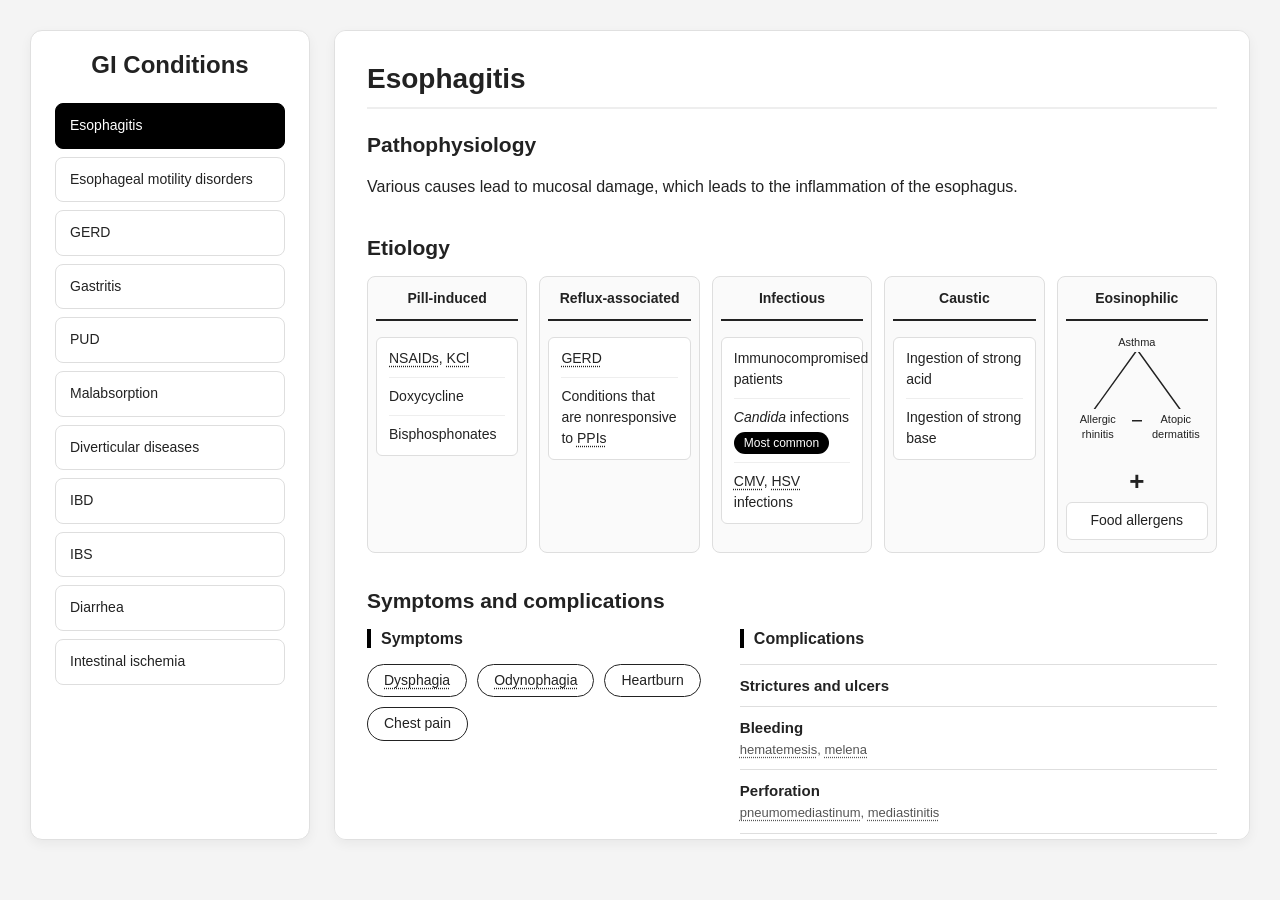
==== index.html @ c441aed4 "Add files via upload" ====
<!DOCTYPE html>
<html lang="en">
<head>
    <meta charset="UTF-8">
    <meta name="viewport" content="width=device-width, initial-scale=1.0">
    <title>GI Symptoms Reference</title>

    <link rel="stylesheet" href="style.css">
    <script src="script.js" defer></script>
</head>

<body>
    <main class="app-container">

        <!-- Left sidebar -->
        <aside class="sidebar">
            <h1>GI Conditions</h1>

            <nav class="condition-list" aria-label="GI conditions">
                <button type="button" class="condition-item active" data-condition="esophagitis" aria-current="true">Esophagitis</button>
                <button type="button" class="condition-item" data-condition="esophageal-motility">Esophageal motility disorders</button>
                <button type="button" class="condition-item" data-condition="gerd">GERD</button>
                <button type="button" class="condition-item" data-condition="gastritis">Gastritis</button>
                <button type="button" class="condition-item" data-condition="pud">PUD</button>
                <button type="button" class="condition-item" data-condition="malabsorption">Malabsorption</button>
                <button type="button" class="condition-item" data-condition="diverticular-diseases">Diverticular diseases</button>
                <button type="button" class="condition-item" data-condition="ibd">IBD</button>
                <button type="button" class="condition-item" data-condition="ibs">IBS</button>
                <button type="button" class="condition-item" data-condition="diarrhea">Diarrhea</button>
                <button type="button" class="condition-item" data-condition="intestinal-ischemia">Intestinal ischemia</button>
            </nav>
        </aside>

        <!-- Right content panel -->
        <section class="content-panel" id="content-panel" aria-live="polite" tabindex="0">

            <!-- Esophagitis -->
            <article class="condition-content active" id="esophagitis">
                <h2>Esophagitis</h2>

                <section class="content-section">
                    <h3>Pathophysiology</h3>
                    <p>
                        Various causes lead to mucosal damage, which leads to
                        the inflammation of the esophagus.
                    </p>
                </section>

                <section class="content-section">
                    <h3>Etiology</h3>

                    <div class="etiology-grid-5">

                        <div class="etiology-column">
                            <h4>Pill-induced</h4>
                            <ul class="step">
                                <li>
                                    <abbr class="term" tabindex="0" data-definition="Nonsteroidal anti-inflammatory drugs">NSAIDs</abbr>,
                                    <abbr class="term" tabindex="0" data-definition="Potassium chloride">KCl</abbr>
                                </li>
                                <li>Doxycycline</li>
                                <li>Bisphosphonates</li>
                            </ul>
                        </div>

                        <div class="etiology-column">
                            <h4>Reflux-associated</h4>
                            <ul class="step">
                                <li><abbr class="term" tabindex="0" data-definition="Gastroesophageal reflux disease">GERD</abbr></li>
                                <li>
                                    Conditions that are nonresponsive to
                                    <abbr class="term" tabindex="0" data-definition="Proton pump inhibitors">PPIs</abbr>
                                </li>
                            </ul>
                        </div>

                        <div class="etiology-column">
                            <h4>Infectious</h4>
                            <ul class="step">
                                <li>Immunocompromised patients</li>
                                <li>
                                    <em>Candida</em> infections
                                    <span class="badge">Most common</span>
                                </li>
                                <li>
                                    <abbr class="term" tabindex="0" data-definition="Cytomegalovirus">CMV</abbr>,
                                    <abbr class="term" tabindex="0" data-definition="Herpes simplex virus">HSV</abbr>
                                    infections
                                </li>
                            </ul>
                        </div>

                        <div class="etiology-column">
                            <h4>Caustic</h4>
                            <ul class="step">
                                <li>Ingestion of strong acid</li>
                                <li>Ingestion of strong base</li>
                            </ul>
                        </div>

                        <div class="etiology-column">
                            <h4>Eosinophilic</h4>

                            <div class="eosinophilic-diagram">
                                <div class="triangle-diagram">
                                    <svg class="triangle-lines" viewBox="0 0 200 160" aria-hidden="true">
                                        <path d="M100 18 L28 118 L172 118 Z" />
                                    </svg>

                                    <span class="triangle-label asthma">Asthma</span>
                                    <span class="triangle-label allergic-rhinitis">Allergic rhinitis</span>
                                    <span class="triangle-label atopic-dermatitis">Atopic dermatitis</span>
                                </div>

                                <div class="diagram-plus">+</div>

                                <div class="food-allergens">Food allergens</div>
                            </div>
                        </div>

                    </div>
                </section>

                <section class="content-section">
                    <h3>Symptoms and complications</h3>

                    <div class="sc-grid">

                        <!-- Symptoms -->
                        <div>
                            <h4 class="sc-heading">Symptoms</h4>
                            <ul class="chip-list">
                                <li><abbr class="term" tabindex="0" data-definition="Difficulty swallowing">Dysphagia</abbr></li>
                                <li><abbr class="term" tabindex="0" data-definition="Painful swallowing">Odynophagia</abbr></li>
                                <li>Heartburn</li>
                                <li>Chest pain</li>
                            </ul>
                        </div>

                        <!-- Complications -->
                        <div>
                            <h4 class="sc-heading">Complications</h4>
                            <ul class="complication-list">
                                <li>
                                    <span class="complication-name">Strictures and ulcers</span>
                                </li>
                                <li>
                                    <span class="complication-name">Bleeding</span>
                                    <span class="complication-detail">
                                        <abbr class="term" tabindex="0" data-definition="Vomiting blood">hematemesis</abbr>,
                                        <abbr class="term" tabindex="0" data-definition="Black, tarry stool from digested blood">melena</abbr>
                                    </span>
                                </li>
                                <li>
                                    <span class="complication-name">Perforation</span>
                                    <span class="complication-detail">
                                        <abbr class="term" tabindex="0" data-definition="Air in the mediastinum, the space between the lungs">pneumomediastinum</abbr>,
                                        <abbr class="term" tabindex="0" data-definition="Inflammation of the mediastinum">mediastinitis</abbr>
                                    </span>
                                </li>
                                <li>
                                    <span class="complication-name">Obstruction</span>
                                </li>
                                <li>
                                    <span class="complication-name">Aspiration</span>
                                    <span class="complication-detail">pneumonia</span>
                                </li>
                                <li>
                                    <span class="complication-name">Barrett's esophagus</span>
                                    <span class="complication-detail">Intestinal metaplasia</span>
                                </li>
                                <li>
                                    <span class="complication-name">Esophageal adenocarcinoma</span>
                                    <span class="complication-detail">Dysplasia</span>
                                </li>
                            </ul>
                        </div>

                    </div>
                </section>

                <section class="content-section">
                    <h3>Diagnosis</h3>

                    <div class="table-wrap">
                        <table class="data-table">
                            <thead>
                                <tr>
                                    <th scope="col">If there is</th>
                                    <th scope="col">Obtain</th>
                                </tr>
                            </thead>
                            <tbody>
                                <tr>
                                    <th scope="row">Bleeding</th>
                                    <td><span>
                                        <abbr class="term" tabindex="0" data-definition="Esophagogastroduodenoscopy">EGD</abbr> 
                                        with biopsy
                                    </span></td>
                                </tr>
                                <tr>
                                    <th scope="row">Perforation</th>
                                    <td><span>Contrast esophagram and 
                                        <abbr class="term" tabindex="0" data-definition="Chest X-ray">CXR</abbr>, 
                                        followed by surgery
                                    </span></td>
                                </tr>
                            </tbody>
                        </table>
                    </div>
                </section>

                <section class="content-section">
                    <h3>Treatment</h3>
                    <p>
                        Always give <strong>PPIs</strong> for esophagitis to prevent
                        further mucosal damage, then treat the cause.
                    </p>

                    <div class="table-wrap">
                        <table class="data-table">
                            <thead>
                                <tr>
                                    <th scope="col">Cause</th>
                                    <th scope="col">Treatment</th>
                                </tr>
                            </thead>
                            <tbody>
                                <tr>
                                    <th scope="row">Pill-induced</th>
                                    <td><span>Cease medications</span></td>
                                </tr>
                                <tr>
                                    <th scope="row">Reflux-associated</th>
                                    <td><span>Treat <button type="button" class="link-button" data-goto="gerd">GERD</button></span></td>
                                </tr>
                                <tr>
                                    <th scope="row">Infectious</th>
                                    <td><span>Prescribe antimicrobials</span></td>
                                </tr>
                                <tr>
                                    <th scope="row">Caustic</th>
                                    <td><span>Avoid vomiting and go for surgery</span></td>
                                </tr>
                                <tr>
                                    <th scope="row">Eosinophilic</th>
                                    <td><span>Avoid food allergens</span></td>
                                </tr>
                            </tbody>
                        </table>
                    </div>
                </section>
            </article>

            <!-- Esophageal motility disorders -->
            <article class="condition-content" id="esophageal-motility">
                <h2>Esophageal Motility Disorders</h2>
                
                <section class="content-section">
                    <h3>Pathophysiology</h3>
                    <p>
                        Neuromuscular dysfunctions of the esophagus cause dysphagia.
                    </p>
                </section>

                <section class="content-section">
                    <h3>Etiology</h3>

                    <div class="etiology-grid-3">

                        <!-- Achalasia -->
                        <div class="etiology-column">
                            <h4>Achalasia</h4>

                            <ul class="step">
                                <li>Idiopathic</li>
                                <li><em>Trypanosoma cruzi</em></li>
                            </ul>

                            <div class="arrow-down" aria-hidden="true"></div>

                            <ul class="step">
                                <li><span class="change down">Decreased</span> myenteric plexus activity</li>
                                <li>
                                    <span class="change down">Decreased</span>
                                    <abbr class="term" tabindex="0" data-definition="Nitric oxide">NO</abbr>,
                                    <abbr class="term" tabindex="0" data-definition="Vasoactive intestinal peptide">VIP</abbr>
                                    neurotransmitter activity
                                </li>
                            </ul>

                            <div class="arrow-down" aria-hidden="true"></div>

                            <ul class="step">
                                <li>
                                    <span class="change up">Increased</span>
                                    <abbr class="term" tabindex="0" data-definition="Lower esophageal sphincter">LES</abbr> tone
                                </li>
                                <li><span class="change down">Decreased</span> mid-distal esophageal motility</li>
                            </ul>
                        </div>

                        <!-- Diffuse esophageal spasm -->
                        <div class="etiology-column">
                            <h4>Diffuse esophageal spasm</h4>

                            <ul class="step">
                                <li>Trigger</li>
                            </ul>

                            <div class="arrow-down" aria-hidden="true"></div>

                            <ul class="step">
                                <li><span class="change erratic">Disorganized</span> mid-distal esophageal motility</li>
                            </ul>
                        </div>

                        <!-- Esophageal scleroderma -->
                        <div class="etiology-column">
                            <h4>Esophageal scleroderma</h4>

                            <ul class="step">
                                <li>Atrophy</li>
                                <li>Fibrosis</li>
                            </ul>

                            <div class="arrow-down" aria-hidden="true"></div>

                            <ul class="step">
                                <li>
                                    <span class="change down">Decreased</span>
                                    <abbr class="term" tabindex="0" data-definition="Lower esophageal sphincter">LES</abbr> tone
                                </li>
                                <li><span class="change down">Decreased</span> mid-distal esophageal motility</li>
                            </ul>
                        </div>

                    </div>
                </section>

                <section class="content-section">
                    <h3>Symptoms and complications</h3>

                    <div class="sc-grid">

                        <!-- Symptoms -->
                        <div>
                            <h4 class="sc-heading">Symptoms</h4>
                            <ul class="chip-list">
                                <li><abbr class="term" tabindex="0" data-definition="Difficulty swallowing">Dysphagia</abbr></li>
                            </ul>
                        </div>

                        <!-- Complications -->
                        <div>
                            <h4 class="sc-heading">Complications</h4>
                            <ul class="complication-list">
                                <li>
                                    <span class="complication-name">Aspiration</span>
                                    <span class="complication-detail">pneumonia</span>
                                </li>
                                <li>
                                    <span class="complication-name">Cancer</span>
                                </li>
                            </ul>
                        </div>

                    </div>
                </section>

                <section class="content-section">
                    <h3>Diagnosis</h3>
                    <p>Diagnostic tools include:</p>

                    <ul class="test-list">
                        <li>
                            <span class="test-name">Barium swallow</span>
                        </li>
                        <li>
                            <span class="test-name">
                                <abbr class="term" tabindex="0" data-definition="Esophagogastroduodenoscopy">EGD</abbr> with biopsy
                            </span>
                        </li>
                        <li class="gold-standard">
                            <span class="test-name">Manometry</span>
                            <span class="badge">Gold standard</span>
                        </li>
                    </ul>
                </section>

                <section class="content-section">
                    <h3>Treatment</h3>

                    <div class="table-wrap">
                        <table class="data-table">
                            <thead>
                                <tr>
                                    <th scope="col">Cause</th>
                                    <th scope="col">Treatment</th>
                                </tr>
                            </thead>
                            <tbody>
                                <tr>
                                    <th scope="row">Achalasia</th>
                                    <td><span>CCB or nitrates, pneumatic dilation, or botulinum injection</span></td>
                                </tr>
                                <tr>
                                    <th scope="row">Diffuse esophageal spasm</th>
                                    <td><span>CCB or nitrates, pneumatic dilation, or botulinum injection</span></td>
                                </tr>
                                <tr>
                                    <th scope="row">Esophageal scleroderma</th>
                                    <td><abbr class="term" tabindex="0" data-definition="Proton pump inhibitors">PPIs</abbr></td>
                                </tr>
                            </tbody>
                        </table>
                    </div>
                </section>
            </article>

            <!-- GERD -->
            <article class="condition-content" id="gerd">
                <h2>Gastroesophageal reflux disease (GERD)</h2>

                <!-- Pathophysiology -->
                <section class="content-section">
                    <h3>Pathophysiology</h3>
                    <p>
                        <abbr class="term" tabindex="0" data-definition="Hydrochloric acid">HCl</abbr>
                        enters the esophagus, causing mucosal damage.
                    </p>
                </section>

                <!-- Etiology -->
                <section class="content-section">
                    <h3>Etiology</h3>

                    <div class="etiology-grid-4">

                        <div class="etiology-column">
                            <h4>
                                <span class="change down">Decreased</span>
                                <abbr class="term" tabindex="0" data-definition="Lower esophageal sphincter">LES</abbr> tone
                            </h4>
                            <ul class="step">
                                <li>Smoking</li>
                                <li>Alcohol</li>
                                <li>Caffeine</li>
                            </ul>
                        </div>

                        <div class="etiology-column">
                            <h4>Hiatal hernias</h4>
                            <ul class="step">
                                <li>Sliding hernias</li>
                            </ul>
                        </div>

                        <div class="etiology-column">
                            <h4>
                                <span class="change up">Increased</span>
                                <abbr class="term" tabindex="0" data-definition="Hydrochloric acid">HCl</abbr> production
                            </h4>
                            <ul class="step">
                                <li>Smoking</li>
                                <li>Alcohol</li>
                                <li><abbr class="term" tabindex="0" data-definition="Nonsteroidal anti-inflammatory drugs">NSAIDs</abbr></li>
                                <li><abbr class="term" tabindex="0" data-definition="Gastrin-secreting tumor that causes excess stomach acid">Zollinger-Ellison syndrome</abbr></li>
                            </ul>
                        </div>

                        <div class="etiology-column">
                            <h4>
                                <span class="change up">Increased</span>
                                intragastric pressure
                            </h4>
                            <ul class="step">
                                <li>Obesity</li>
                                <li><abbr class="term" tabindex="0" data-definition="Delayed stomach emptying">Gastroparesis</abbr></li>
                                <li>Pregnancy</li>
                            </ul>
                        </div>

                    </div>
                </section>

                <!-- Symptoms and complications -->
                <section class="content-section">
                    <h3>Symptoms and complications</h3>

                    <div class="sc-grid">

                        <div>
                            <h4 class="sc-heading">Symptoms</h4>
                            <ul class="chip-list">
                                <li><abbr class="term" tabindex="0" data-definition="Difficulty swallowing">Dysphagia</abbr></li>
                                <li><abbr class="term" tabindex="0" data-definition="Indigestion; discomfort in the upper abdomen">Dyspepsia</abbr></li>
                                <li>Heartburn</li>
                                <li>Chest pain</li>
                            </ul>
                        </div>

                        <div>
                            <h4 class="sc-heading">Complications</h4>
                            <ul class="complication-list">
                                <li>
                                    <span class="complication-name">Bleeding</span>
                                    <span class="complication-detail">
                                        <abbr class="term" tabindex="0" data-definition="Vomiting blood">hematemesis</abbr>,
                                        <abbr class="term" tabindex="0" data-definition="Black, tarry stool from digested blood">melena</abbr>
                                    </span>
                                </li>
                                <li>
                                    <span class="complication-name">Perforation</span>
                                    <span class="complication-detail">
                                        <abbr class="term" tabindex="0" data-definition="Air in the mediastinum, the space between the lungs">pneumomediastinum</abbr>,
                                        <abbr class="term" tabindex="0" data-definition="Inflammation of the mediastinum">mediastinitis</abbr>
                                    </span>
                                </li>
                                <li>
                                    <span class="complication-name">Obstruction</span>
                                </li>
                                <li>
                                    <span class="complication-name">Aspiration</span>
                                    <span class="complication-detail">pneumonia</span>
                                </li>
                                <li>
                                    <span class="complication-name">Barrett's esophagus</span>
                                    <span class="complication-detail">Intestinal metaplasia</span>
                                </li>
                                <li>
                                    <span class="complication-name">Esophageal adenocarcinoma</span>
                                    <span class="complication-detail">Dysplasia</span>
                                </li>
                            </ul>
                        </div>

                    </div>
                </section>

                <!-- Diagnosis -->
                <section class="content-section">
                    <h3>Diagnosis</h3>

                    <div class="table-wrap">
                        <table class="data-table">
                            <thead>
                                <tr>
                                    <th scope="col">If there is</th>
                                    <th scope="col">Obtain</th>
                                </tr>
                            </thead>
                            <tbody>
                                <tr>
                                    <th scope="row">Bleeding</th>
                                    <td><span>
                                        <abbr class="term" tabindex="0" data-definition="Esophagogastroduodenoscopy">EGD</abbr> 
                                        with biopsy
                                    </span></td>
                                </tr>
                                <tr>
                                    <th scope="row">Perforation</th>
                                    <td><span>Contrast esophagram and 
                                        <abbr class="term" tabindex="0" data-definition="Chest X-ray">CXR</abbr>, 
                                        followed by surgery
                                    </span></td>
                                </tr>
                            </tbody>
                        </table>
                    </div>

                    <div class="flow">
                        <div class="flow-step">
                            <span class="flow-condition">If there is chest pain</span>
                            <span class="flow-action">
                                <abbr class="term" tabindex="0" data-definition="Electrocardiogram">ECG</abbr>
                            </span>
                        </div>

                        <div class="arrow-down" aria-hidden="true"></div>

                        <div class="flow-step">
                            <span class="flow-condition">Then</span>
                            <span class="flow-action">
                                Initiate
                                <abbr class="term" tabindex="0" data-definition="Proton pump inhibitor">PPI</abbr>
                                trial
                            </span>
                        </div>

                        <div class="arrow-down" aria-hidden="true"></div>

                        <div class="flow-step">
                            <span class="flow-condition">If there is no improvement</span>
                            <span class="flow-action">
                                <abbr class="term" tabindex="0" data-definition="Esophagogastroduodenoscopy">EGD</abbr>
                                with biopsy
                            </span>
                        </div>
                    </div>
                </section>

                <!-- Treatment -->
                <section class="content-section">
                    <h3>Treatment</h3>
                    <p>
                        Always prescribe
                        <strong><abbr class="term" tabindex="0" data-definition="Proton pump inhibitors">PPIs</abbr></strong>
                        or
                        <strong><abbr class="term" tabindex="0" data-definition="Histamine-2 receptor antagonists">H2R antagonists</abbr></strong>.
                    </p>

                    <div class="table-wrap">
                        <table class="data-table">
                            <thead>
                                <tr>
                                    <th scope="col">If</th>
                                    <th scope="col">Then</th>
                                </tr>
                            </thead>
                            <tbody>
                                <tr>
                                    <th scope="row">On <abbr class="term" tabindex="0" data-definition="Nonsteroidal anti-inflammatory drugs">NSAIDs</abbr></th>
                                    <td><span>Stop medications</span></td>
                                </tr>
                                <tr>
                                    <th scope="row">Refractory to treatment</th>
                                    <td>
                                        <span>
                                            <abbr class="term" tabindex="0" data-definition="Surgery that wraps the top of the stomach around the lower esophagus">Nissen fundoplication</abbr>
                                        </span>
                                    </td>
                                </tr>
                                <tr>
                                    <th scope="row">Cancer surveillance</th>
                                    <td>
                                        <span>
                                            <abbr class="term" tabindex="0" data-definition="Esophagogastroduodenoscopy">EGD</abbr>
                                            <abbr class="term" tabindex="0" data-definition="Every 3 to 5 years">q3-5y</abbr>
                                        </span>
                                    </td>
                                </tr>
                            </tbody>
                        </table>
                    </div>
                </section>
            </article>

            <article class="condition-content" id="gastritis">
                <h2>Gastritis</h2>

                <!-- Pathophysiology -->
                <section class="content-section">
                    <h3>Pathophysiology</h3>
                    <p>
                        Damage to the stomach leads to inflammation of the stomach's mucosal lining.
                    </p>
                    <p class="sc-note">Associated with:</p>
                    <ul class="chip-list">
                        <li>Antrum</li>
                        <li>Shallow erosions</li>
                        <li>Shallow mucosal layers</li>
                    </ul>
                </section>

                <!-- Etiology -->
                <section class="content-section">
                    <h3>Etiology</h3>

                    <div class="etiology-grid-3">

                        <!-- NSAIDs and alcohol -->
                        <div class="etiology-column">
                            <h4>
                                <abbr class="term" tabindex="0" data-definition="Nonsteroidal anti-inflammatory drugs">NSAIDs</abbr>
                                and alcohol
                            </h4>

                            <ul class="step">
                                <li>
                                    <abbr class="term" tabindex="0" data-definition="Cyclooxygenase">COX</abbr> inhibition
                                </li>
                            </ul>

                            <div class="arrow-down" aria-hidden="true"></div>

                            <ul class="step">
                                <li>
                                    <span class="change down">Decreased</span>
                                    <abbr class="term" tabindex="0" data-definition="Prostaglandins">PG</abbr>
                                </li>
                            </ul>

                            <div class="arrow-down" aria-hidden="true"></div>

                            <ul class="step">
                                <li>
                                    <span class="change up">Increased</span>
                                    <abbr class="term" tabindex="0" data-definition="Hydrochloric acid">HCl</abbr> production
                                </li>
                                <li><span class="change down">Decreased</span> mucus production</li>
                            </ul>
                        </div>

                        <!-- H. pylori -->
                        <div class="etiology-column">
                            <h4>
                                <abbr class="term" tabindex="0" data-definition="Helicobacter pylori"><em>H. pylori</em></abbr>
                            </h4>

                            <ul class="step">
                                <li>Infection</li>
                            </ul>

                            <div class="arrow-down" aria-hidden="true"></div>

                            <ul class="step">
                                <li><span class="change up">Increased</span> gastrin production</li>
                            </ul>

                            <div class="arrow-down" aria-hidden="true"></div>

                            <ul class="step">
                                <li>
                                    <span class="change up">Increased</span>
                                    <abbr class="term" tabindex="0" data-definition="Hydrochloric acid">HCl</abbr> production
                                </li>
                            </ul>
                        </div>

                        <!-- Curling's ulcers -->
                        <div class="etiology-column">
                            <h4>Curling's ulcers</h4>

                            <ul class="step">
                                <li>Severe burns</li>
                            </ul>

                            <div class="arrow-down" aria-hidden="true"></div>

                            <ul class="step">
                                <li>Hypovolemia</li>
                            </ul>

                            <div class="arrow-down" aria-hidden="true"></div>

                            <ul class="step">
                                <li>Mucosal ischemia</li>
                            </ul>
                        </div>

                        <!-- Cushing's ulcers -->
                        <div class="etiology-column">
                            <h4>Cushing's ulcers</h4>

                            <ul class="step">
                                <li>
                                    <span class="change up">Increased</span>
                                    <abbr class="term" tabindex="0" data-definition="Intracranial pressure">ICP</abbr>
                                </li>
                            </ul>

                            <div class="arrow-down" aria-hidden="true"></div>

                            <ul class="step">
                                <li>
                                    <span class="change up">Increased</span>
                                    <abbr class="term" tabindex="0" data-definition="Cranial nerve X (the vagus nerve)">CN X</abbr> activity
                                </li>
                            </ul>

                            <div class="arrow-down" aria-hidden="true"></div>

                            <ul class="step">
                                <li><span class="change up">Increased</span> submucosal activity</li>
                            </ul>

                            <div class="arrow-down" aria-hidden="true"></div>

                            <ul class="step">
                                <li>
                                    <span class="change up">Increased</span>
                                    <abbr class="term" tabindex="0" data-definition="Hydrochloric acid">HCl</abbr> production
                                </li>
                            </ul>
                        </div>

                        <!-- Autoimmune gastritis -->
                        <div class="etiology-column">
                            <h4>Autoimmune gastritis</h4>

                            <ul class="step">
                                <li>Autoantibodies attack parietal cells</li>
                            </ul>

                            <div class="arrow-down" aria-hidden="true"></div>

                            <ul class="step">
                                <li>
                                    <span class="change down">Decreased</span>
                                    <abbr class="term" tabindex="0" data-definition="Hydrochloric acid">HCl</abbr>
                                    and
                                    <abbr class="term" tabindex="0" data-definition="Intrinsic factor">IF</abbr> production
                                </li>
                            </ul>

                            <div class="arrow-down" aria-hidden="true"></div>

                            <ul class="step">
                                <li>Fundal atrophy</li>
                                <li>
                                    <span class="muted">Rather than inflammation or erosions</span>
                                </li>
                            </ul>
                        </div>

                    </div>

                    <p class="note">
                        <strong>Note:</strong> Curling's and Cushing's ulcers are not true ulcers
                        because they do not erode past the muscularis mucosae.
                    </p>
                </section>

                <p class="see-also">
                    More information can be found in
                    <button type="button" class="link-button" data-goto="pud">PUD</button>.
                </p>
            </article>

            <article class="condition-content" id="pud">
                <h2>Peptic Ulcer Disease (PUD)</h2>

                <!-- Pathophysiology -->
                <section class="content-section">
                    <h3>Pathophysiology</h3>
                    <p>
                        Damage to the stomach leads to ulceration of the mucosal lining,
                        which extends beyond the muscularis mucosae.
                    </p>
                </section>

                <!-- Etiology -->
                <section class="content-section">
                    <h3>Etiology</h3>

                    <!-- H. pylori feature card -->
                    <div class="etiology-column etiology-feature">
                        <h4>
                            <abbr class="term" tabindex="0" data-definition="Helicobacter pylori"><em>H. pylori</em></abbr>
                            <span class="badge">Most common</span>
                        </h4>

                        <div class="feature-grid">

                            <div>
                                <p class="sc-note">Characteristics:</p>
                                <ul class="chip-list">
                                    <li>Gram-negative</li>
                                    <li>Urease-positive</li>
                                    <li>Multiple flagella</li>
                                    <li>Lives in the gastric mucosa</li>
                                </ul>

                                <p class="sc-note">Virulence factors:</p>
                                <ul class="chip-list">
                                    <li>Ureases</li>
                                    <li>
                                        Cytotoxins
                                        (<abbr class="term" tabindex="0" data-definition="Vacuolating cytotoxin A">VacA</abbr>,
                                        <abbr class="term" tabindex="0" data-definition="Cytotoxin-associated gene A">CagA</abbr>)
                                    </li>
                                    <li>Mucinases</li>
                                    <li>Phospholipases</li>
                                    <li>
                                        <abbr class="term" tabindex="0" data-definition="Platelet-activating factors">PAF</abbr>
                                    </li>
                                </ul>
                            </div>

                            <div>
                                <p class="sc-note">Chronic infection leads to:</p>

                                <ul class="step">
                                    <li>Gastritis</li>
                                </ul>

                                <div class="arrow-down" aria-hidden="true"></div>

                                <ul class="step">
                                    <li>Atrophy</li>
                                    <li>Intestinal metaplasia</li>
                                </ul>

                                <div class="arrow-down" aria-hidden="true"></div>

                                <ul class="step">
                                    <li>Dysplasia</li>
                                    <li>Gastric cancer</li>
                                </ul>

                                <div class="arrow-down" aria-hidden="true"></div>

                                <ul class="step">
                                    <li>
                                        Gastric
                                        <abbr class="term" tabindex="0" data-definition="Mucosa-associated lymphoid tissue">MALT</abbr>
                                        lymphoma
                                    </li>
                                </ul>
                            </div>

                        </div>
                    </div>

                    <div class="etiology-grid-2">

                        <!-- NSAIDs and alcohol -->
                        <div class="etiology-column">
                            <h4>
                                <abbr class="term" tabindex="0" data-definition="Nonsteroidal anti-inflammatory drugs">NSAIDs</abbr>
                                and alcohol
                                <span class="badge">2nd most common</span>
                            </h4>

                            <ul class="step">
                                <li>
                                    <abbr class="term" tabindex="0" data-definition="Cyclooxygenase">COX</abbr> inhibition
                                </li>
                            </ul>

                            <div class="arrow-down" aria-hidden="true"></div>

                            <ul class="step">
                                <li>
                                    <span class="change down">Decreased</span>
                                    <abbr class="term" tabindex="0" data-definition="Prostaglandins">PG</abbr>
                                </li>
                            </ul>

                            <div class="arrow-down" aria-hidden="true"></div>

                            <ul class="step">
                                <li>
                                    <span class="change up">Increased</span>
                                    <abbr class="term" tabindex="0" data-definition="Hydrochloric acid">HCl</abbr> production
                                </li>
                                <li><span class="change down">Decreased</span> mucus production</li>
                            </ul>
                        </div>

                        <!-- Gastrinomas -->
                        <div class="etiology-column">
                            <h4>Gastrinomas</h4>

                            <ul class="step">
                                <li>
                                    Conditions such as
                                    <abbr class="term" tabindex="0" data-definition="Gastrin-secreting tumor that causes excess stomach acid">Zollinger-Ellison syndrome</abbr>
                                </li>
                            </ul>

                            <div class="arrow-down" aria-hidden="true"></div>

                            <ul class="step">
                                <li>Gastrin production</li>
                            </ul>

                            <div class="arrow-down" aria-hidden="true"></div>

                            <ul class="step">
                                <li>
                                    <span class="change up">Increased</span>
                                    <abbr class="term" tabindex="0" data-definition="Hydrochloric acid">HCl</abbr> production
                                </li>
                            </ul>
                        </div>

                    </div>
                </section>

                <!-- Symptoms and complications -->
                <section class="content-section">
                    <h3>Symptoms and complications</h3>

                    <p class="sc-note">There are two types of peptic ulcer, with opposite pain patterns:</p>

                    <div class="table-wrap">
                        <table class="data-table">
                            <thead>
                                <tr>
                                    <th scope="col">Pain when…</th>
                                    <th scope="col">Gastric ulcer</th>
                                    <th scope="col">Duodenal ulcer</th>
                                </tr>
                            </thead>
                            <tbody>
                                <tr>
                                    <th scope="row">Eating</th>
                                    <td>Worse</td>
                                    <td>Better</td>
                                </tr>
                                <tr>
                                    <th scope="row">Fasting</th>
                                    <td>Better</td>
                                    <td>Worse</td>
                                </tr>
                            </tbody>
                        </table>
                    </div>

                    <div class="sc-grid subsection">

                        <div>
                            <h4 class="sc-heading">Symptoms</h4>

                            <p class="sc-note">Both types cause pain that is:</p>
                            <ul class="chip-list">
                                <li>Epigastric</li>
                                <li>Dull</li>
                                <li>Burning</li>
                            </ul>

                            <p class="sc-note">Other general symptoms:</p>
                            <ul class="chip-list">
                                <li>Nausea</li>
                                <li>Vomiting</li>
                                <li>Heartburn</li>
                                <li>Bloating</li>
                                <li>Fullness</li>
                                <li>Belching</li>
                                <li>Fatigue</li>
                            </ul>
                        </div>

                        <div>
                            <h4 class="sc-heading">Complications</h4>
                            <ul class="complication-list">
                                <li>
                                    <span class="complication-name">Bleeding</span>
                                    <span class="complication-detail">
                                        <abbr class="term" tabindex="0" data-definition="Vomiting blood">hematemesis</abbr>,
                                        <abbr class="term" tabindex="0" data-definition="Black, tarry stool from digested blood">melena</abbr>
                                    </span>
                                </li>
                                <li>
                                    <span class="complication-name">Perforation</span>
                                    <span class="complication-detail">
                                        <abbr class="term" tabindex="0" data-definition="Free air in the abdominal cavity">pneumoperitoneum</abbr>,
                                        <abbr class="term" tabindex="0" data-definition="Inflammation of the peritoneum">peritonitis</abbr>
                                    </span>
                                </li>
                                <li>
                                    <span class="complication-name">Gastric outlet obstruction</span>
                                    <span class="complication-detail">
                                        vomiting, pain, malnutrition,
                                        <abbr class="term" tabindex="0" data-definition="Splashing sound heard over the stomach when the abdomen is shaken">succussion splash</abbr>
                                    </span>
                                </li>
                                <li><span class="complication-name">Intestinal metaplasia</span></li>
                                <li><span class="complication-name">Gastric cancer</span></li>
                                <li>
                                    <span class="complication-name">
                                        Gastric
                                        <abbr class="term" tabindex="0" data-definition="Mucosa-associated lymphoid tissue">MALT</abbr>
                                        lymphoma
                                    </span>
                                </li>
                            </ul>
                        </div>

                    </div>
                </section>

                <!-- Diagnosis -->
                <section class="content-section">
                    <h3>Diagnosis</h3>

                    <div class="subsection">
                        <h4 class="sc-heading">Complications</h4>
                        <div class="table-wrap">
                            <table class="data-table">
                                <thead>
                                    <tr>
                                        <th scope="col">If there is</th>
                                        <th scope="col">Obtain</th>
                                    </tr>
                                </thead>
                                <tbody>
                                    <tr>
                                        <th scope="row">Perforation</th>
                                        <td>Abdominal X-ray</td>
                                    </tr>
                                    <tr>
                                        <th scope="row">Bleeding</th>
                                        <td>
                                            <abbr class="term" tabindex="0" data-definition="Esophagogastroduodenoscopy">EGD</abbr>
                                            with biopsy
                                        </td>
                                    </tr>
                                </tbody>
                            </table>
                        </div>
                    </div>

                    <div class="subsection">
                        <h4 class="sc-heading">Check for <em>H. pylori</em></h4>

                        <ul class="test-list">
                            <li><span class="test-name">Urea breath test</span></li>
                            <li><span class="test-name">Stool antigen test</span></li>
                            <li><span class="test-name">Rapid urease test</span></li>
                            <li><span class="test-name">Histology</span></li>
                        </ul>

                        <p class="note">
                            <strong>Note:</strong> stop
                            <abbr class="term" tabindex="0" data-definition="Proton pump inhibitors">PPIs</abbr>
                            2 weeks before testing, and
                            <abbr class="term" tabindex="0" data-definition="Antibiotics">ABX</abbr>
                            and bismuth 4 weeks before testing.
                        </p>
                    </div>

                    <div class="subsection">
                        <h4 class="sc-heading">If no <em>H. pylori</em> is detected</h4>

                        <div class="flow">
                            <div class="flow-step">
                                <span class="flow-condition">Check for gastrin</span>
                                <span class="flow-action">Gastrin levels</span>
                            </div>

                            <div class="arrow-down" aria-hidden="true"></div>

                            <div class="flow-step">
                                <span class="flow-condition">Then, to check for Zollinger-Ellison syndrome</span>
                                <span class="flow-action">Secretin stimulation test</span>
                            </div>
                        </div>
                    </div>
                </section>

                <!-- Treatment -->
                <section class="content-section">
                    <h3>Treatment</h3>

                    <div class="subsection">
                        <h4 class="sc-heading">Complications</h4>
                        <div class="table-wrap">
                            <table class="data-table">
                                <thead>
                                    <tr>
                                        <th scope="col">If there is</th>
                                        <th scope="col">Give</th>
                                    </tr>
                                </thead>
                                <tbody>
                                    <tr>
                                        <th scope="row">Perforation</th>
                                        <td>
                                            <ul class="chip-list">
                                                <li><abbr class="term" tabindex="0" data-definition="Intravenous">IV</abbr> fluids</li>
                                                <li><abbr class="term" tabindex="0" data-definition="Intravenous">IV</abbr> <abbr class="term" tabindex="0" data-definition="Proton pump inhibitor">PPI</abbr></li>
                                                <li><abbr class="term" tabindex="0" data-definition="Intravenous">IV</abbr> <abbr class="term" tabindex="0" data-definition="Antibiotics">ABX</abbr></li>
                                                <li>Surgery</li>
                                            </ul>
                                        </td>
                                    </tr>
                                    <tr>
                                        <th scope="row">Bleeding</th>
                                        <td>
                                            <ul class="chip-list">
                                                <li><abbr class="term" tabindex="0" data-definition="Intravenous">IV</abbr> fluids</li>
                                                <li><abbr class="term" tabindex="0" data-definition="Intravenous">IV</abbr> <abbr class="term" tabindex="0" data-definition="Proton pump inhibitor">PPI</abbr></li>
                                                <li><abbr class="term" tabindex="0" data-definition="Esophagogastroduodenoscopy">EGD</abbr></li>
                                                <li>Surgery</li>
                                            </ul>
                                        </td>
                                    </tr>
                                </tbody>
                            </table>
                        </div>
                    </div>

                    <div class="subsection">
                        <h4 class="sc-heading">Medications</h4>
                        <div class="table-wrap">
                            <table class="data-table">
                                <thead>
                                    <tr>
                                        <th scope="col">To</th>
                                        <th scope="col">Use</th>
                                    </tr>
                                </thead>
                                <tbody>
                                    <tr>
                                        <th scope="row">Suppress acid</th>
                                        <td>
                                            <ul class="chip-list">
                                                <li>Antacids</li>
                                                <li><abbr class="term" tabindex="0" data-definition="Histamine-2 receptor antagonists">H2R</abbr> antagonists</li>
                                                <li><abbr class="term" tabindex="0" data-definition="Proton pump inhibitors">PPIs</abbr></li>
                                            </ul>
                                        </td>
                                    </tr>
                                    <tr>
                                        <th scope="row">Protect the mucosa</th>
                                        <td>
                                            <ul class="chip-list">
                                                <li><abbr class="term" tabindex="0" data-definition="Synthetic prostaglandin analog">Misoprostol</abbr></li>
                                                <li><abbr class="term" tabindex="0" data-definition="Coats the ulcer to form a protective barrier">Sucralfate</abbr></li>
                                                <li>Bismuth</li>
                                            </ul>
                                        </td>
                                    </tr>
                                </tbody>
                            </table>
                        </div>
                    </div>

                    <div class="subsection">
                        <h4 class="sc-heading">Eradicate <em>H. pylori</em></h4>

                        <!-- First line -->
                        <div class="regimen">
                            <p class="sc-note">
                                <span class="badge">First line</span>
                                Triple therapy,
                                <abbr class="term" tabindex="0" data-definition="Twice daily">bd</abbr>
                                for 7-14 days
                            </p>

                            <div class="formula">
                                <div class="formula-item">
                                    <abbr class="term" tabindex="0" data-definition="Proton pump inhibitor">PPI</abbr>
                                </div>
                                <span class="formula-plus" aria-hidden="true">+</span>
                                <div class="formula-item">
                                    Amoxicillin
                                    <small>metronidazole if allergic</small>
                                </div>
                                <span class="formula-plus" aria-hidden="true">+</span>
                                <div class="formula-item">Clarithromycin</div>
                            </div>
                        </div>

                        <!-- Alternatives -->
                        <div class="regimen">
                            <p class="sc-note">Alternative regimens</p>

                            <div class="formula">
                                <div class="formula-item">
                                    <abbr class="term" tabindex="0" data-definition="Proton pump inhibitor">PPI</abbr>
                                </div>
                                <span class="formula-plus" aria-hidden="true">+</span>
                                <div class="formula-item">Amoxicillin</div>
                                <span class="formula-plus" aria-hidden="true">+</span>
                                <div class="formula-item">Levofloxacin</div>
                            </div>

                            <div class="formula">
                                <div class="formula-item">
                                    <abbr class="term" tabindex="0" data-definition="Proton pump inhibitor">PPI</abbr>
                                </div>
                                <span class="formula-plus" aria-hidden="true">+</span>
                                <div class="formula-item">Metronidazole</div>
                                <span class="formula-plus" aria-hidden="true">+</span>
                                <div class="formula-item">Tetracycline</div>
                                <span class="formula-plus" aria-hidden="true">+</span>
                                <div class="formula-item">Bismuth</div>
                            </div>

                            <div class="formula">
                                <div class="formula-item">
                                    <abbr class="term" tabindex="0" data-definition="Proton pump inhibitor">PPI</abbr>
                                </div>
                                <span class="formula-plus" aria-hidden="true">+</span>
                                <div class="formula-item">Amoxicillin</div>
                                <span class="formula-plus" aria-hidden="true">+</span>
                                <div class="formula-item">Rifabutin</div>
                            </div>
                        </div>
                    </div>
                </section>

                <p class="see-also">
                    Compare with
                    <button type="button" class="link-button" data-goto="gastritis">Gastritis</button>
                </p>
            </article>

            <article class="condition-content" id="malabsorption">
                <h2>Malabsorption</h2>

                <!-- Pathophysiology -->
                <section class="content-section">
                    <h3>Pathophysiology</h3>

                    <div class="table-wrap">
                        <table class="data-table">
                            <thead>
                                <tr>
                                    <th scope="col">Feature</th>
                                    <th scope="col">True malabsorption</th>
                                    <th scope="col">Maldigestion</th>
                                </tr>
                            </thead>
                            <tbody>
                                <tr>
                                    <th scope="row">Mucosal injury</th>
                                    <td>Yes</td>
                                    <td>No</td>
                                </tr>
                                <tr>
                                    <th scope="row">Enzyme function</th>
                                    <td>Normal</td>
                                    <td>Altered</td>
                                </tr>
                            </tbody>
                        </table>
                    </div>
                </section>

                <!-- Etiology -->
                <section class="content-section">
                    <h3>Etiology</h3>

                    <!-- True malabsorption -->
                    <div class="subsection">
                        <h4 class="sc-heading">True malabsorption</h4>

                        <!-- Celiac feature card -->
                        <div class="etiology-column etiology-feature">
                            <h4>Celiac disease</h4>

                            <div class="feature-grid">

                                <div>
                                    <p class="sc-note">Associated with:</p>
                                    <ul class="chip-list">
                                        <li>
                                            <abbr class="term" tabindex="0" data-definition="Human leukocyte antigen">HLA</abbr> DQ2/8
                                        </li>
                                    </ul>

                                    <p class="sc-note">Triggered by gliadin from gluten, found in:</p>
                                    <ul class="chip-list">
                                        <li>Wheat</li>
                                        <li>Rye</li>
                                        <li>Barley</li>
                                    </ul>
                                </div>

                                <div>
                                    <ul class="step">
                                        <li>Gliadin binds antigen-presenting cells</li>
                                    </ul>

                                    <div class="arrow-down" aria-hidden="true"></div>

                                    <ul class="step">
                                        <li>Activates T helper cells</li>
                                    </ul>

                                    <div class="arrow-down" aria-hidden="true"></div>

                                    <ul class="step">
                                        <li>Activate B cells</li>
                                    </ul>

                                    <div class="arrow-down" aria-hidden="true"></div>

                                    <ul class="step">
                                        <li>
                                            Produce
                                            <abbr class="term" tabindex="0" data-definition="Immunoglobulin A">IgA</abbr>
                                            antibodies: 
                                            <abbr class="term" tabindex="0" data-definition="Tissue transglutaminase">tTG</abbr>, 
                                            <abbr class="term" tabindex="0" data-definition="Deamidated gliadin peptide">DGP</abbr>, 
                                            <abbr class="term" tabindex="0" data-definition="Endomysial antibody">EMA</abbr>
                                        </li>
                                    </ul>
                                </div>

                            </div>
                        </div>

                        <div class="etiology-grid-2">

                            <!-- Whipple's -->
                            <div class="etiology-column">
                                <h4>Whipple's disease</h4>

                                <ul class="step">
                                    <li><em>Tropheryma whipplei</em> infection</li>
                                </ul>

                                <div class="arrow-down" aria-hidden="true"></div>

                                <ul class="step">
                                    <li>Mucosal damage</li>
                                </ul>
                            </div>

                            <!-- Tropical sprue -->
                            <div class="etiology-column">
                                <h4>Tropical sprue</h4>

                                <ul class="step">
                                    <li>
                                        <em>E. coli</em> and <em>Klebsiella</em> overgrowth 
                                        in tropical areas
                                    </li>
                                </ul>

                                <div class="arrow-down" aria-hidden="true"></div>

                                <ul class="step">
                                    <li>Mucosal injury</li>
                                </ul>
                            </div>

                        </div>
                    </div>

                    <!-- Maldigestion -->
                    <div class="subsection">
                        <h4 class="sc-heading">Maldigestion</h4>

                        <div class="etiology-grid-3">

                            <div class="etiology-column">
                                <h4>Pancreatic insufficiency</h4>
                                <ul class="step">
                                    <li>Acute or chronic pancreatitis</li>
                                    <li>Cystic fibrosis</li>
                                    <li>Pancreatic cancer or surgery</li>
                                </ul>
                            </div>

                            <div class="etiology-column">
                                <h4>
                                    Bile acid deficiency
                                    <span class="badge badge-block">Partial maldigestion</span>
                                </h4>
                                <ul class="step">
                                    <li>Cirrhosis</li>
                                    <li>Hepatocellular injury</li>
                                    <li>Biliary tree obstruction</li>
                                    <li>Impaired enterohepatic circulation</li>
                                </ul>
                            </div>

                            <div class="etiology-column">
                                <h4>
                                    Lactose intolerance
                                    <span class="badge badge-block">Partial maldigestion</span>
                                </h4>
                                <ul class="step">
                                    <li>Genetic mutations</li>
                                    <li>Gastroenteritis</li>
                                </ul>
                            </div>

                        </div>
                    </div>
                </section>

                <!-- Symptoms and complications -->
                <section class="content-section">
                    <h3>Symptoms and complications</h3>

                    <div class="lane-list">

                        <!-- Carbohydrates -->
                        <div class="chain-lane">
                            <div class="chain">
                                <div class="chain-stage chain-start">
                                    <div class="chain-node start">Carbohydrate malabsorption</div>
                                </div>

                                <div class="chain-arrow" aria-hidden="true"></div>

                                <div class="chain-stage">
                                    <div class="chain-node">
                                        <abbr class="term" tabindex="0" data-definition="Diarrhea caused by unabsorbed solutes drawing water into the bowel">Osmotic diarrhea</abbr>
                                    </div>
                                    <div class="chain-node">Bowel distention</div>
                                    <div class="chain-node">
                                        <span class="change up">Increased</span> gas production
                                        <span class="node-label">from bacterial digestion</span>
                                    </div>
                                </div>

                                <div class="chain-arrow" aria-hidden="true"></div>

                                <div class="chain-stage">
                                    <div class="chain-node">Abdominal pain</div>
                                    <div class="chain-node">Flatulence</div>
                                </div>
                            </div>
                        </div>

                        <!-- Proteins -->
                        <div class="chain-lane">
                            <div class="chain">
                                <div class="chain-stage chain-start">
                                    <div class="chain-node start">Protein malabsorption</div>
                                </div>

                                <div class="chain-arrow" aria-hidden="true"></div>

                                <div class="chain-stage">
                                    <div class="chain-node">Muscle atrophy</div>
                                    <div class="chain-node">Weight loss</div>
                                </div>
                            </div>
                        </div>

                        <!-- Fat -->
                        <div class="chain-lane">
                            <div class="chain">
                                <div class="chain-stage chain-start">
                                    <div class="chain-node start">Fat malabsorption</div>
                                </div>

                                <div class="chain-arrow" aria-hidden="true"></div>

                                <div class="chain-stage">
                                    <div class="chain-node">
                                        <abbr class="term" tabindex="0" data-definition="Fatty, foul-smelling stool">Steatorrhea</abbr>
                                    </div>
                                    <div class="chain-node">
                                        Fat-soluble vitamin deficiencies
                                        <span class="node-label">A, D, E, K</span>
                                    </div>
                                </div>

                                <div class="chain-arrow" aria-hidden="true"></div>

                                <div class="chain-stage">
                                    <div class="chain-node">
                                        <span class="node-label">Vitamin A</span>
                                        Night blindness
                                    </div>
                                    <div class="chain-node">
                                        <span class="node-label">Vitamin D</span>
                                        Hypocalcemia,
                                        <abbr class="term" tabindex="0" data-definition="Softening of the bones">osteomalacia</abbr>,
                                        osteoporosis
                                    </div>
                                    <div class="chain-node">
                                        <span class="node-label">Vitamin E</span>
                                        Neuropathy,
                                        <abbr class="term" tabindex="0" data-definition="Anemia caused by destruction of red blood cells">hemolytic anemia</abbr>
                                    </div>
                                    <div class="chain-node">
                                        <span class="node-label">Vitamin K</span>
                                        <abbr class="term" tabindex="0" data-definition="Impaired blood clotting">Coagulopathy</abbr>
                                    </div>
                                </div>
                            </div>
                        </div>

                        <!-- Micronutrients -->
                        <div class="chain-lane">
                            <div class="chain">
                                <div class="chain-stage chain-start">
                                    <div class="chain-node start">Micronutrient malabsorption</div>
                                </div>

                                <div class="chain-arrow" aria-hidden="true"></div>

                                <div class="chain-stage">
                                    <div class="chain-node">Iron deficiency</div>
                                    <div class="chain-node">B12 deficiency</div>
                                    <div class="chain-node">Folate deficiency</div>
                                </div>

                                <div class="chain-arrow" aria-hidden="true"></div>

                                <div class="chain-stage">
                                    <div class="chain-node">Anemia</div>
                                </div>
                            </div>
                        </div>

                    </div>
                </section>

                <!-- Diagnosis -->
                <section class="content-section">
                    <h3>Diagnosis</h3>

                    <div class="flow-step flow-start">
                        <span class="flow-condition">First, to differentiate malabsorption from maldigestion</span>
                        <span class="flow-action">D-xylose test</span>
                    </div>

                    <div class="branch-grid">

                        <!-- Malabsorption branch -->
                        <div class="branch">
                            <div class="arrow-down" aria-hidden="true"></div>
                            <span class="branch-label">Malabsorption</span>

                            <div class="table-wrap">
                                <table class="data-table">
                                    <thead>
                                        <tr>
                                            <th scope="col">For</th>
                                            <th scope="col">Use</th>
                                        </tr>
                                    </thead>
                                    <tbody>
                                        <tr>
                                            <th scope="row">Celiac disease</th>
                                            <td>
                                                Serology
                                                <ul class="chip-list">
                                                    <li><abbr class="term" tabindex="0" data-definition="Tissue transglutaminase">tTG</abbr></li>
                                                    <li><abbr class="term" tabindex="0" data-definition="Deamidated gliadin peptide">DGP</abbr></li>
                                                    <li><abbr class="term" tabindex="0" data-definition="Endomysial antibody">EMA</abbr></li>
                                                    <li><abbr class="term" tabindex="0" data-definition="Human leukocyte antigen">HLA</abbr></li>
                                                </ul>
                                            </td>
                                        </tr>
                                        <tr>
                                            <th scope="row">Infectious causes</th>
                                            <td>History taking</td>
                                        </tr>
                                        <tr>
                                            <th scope="row">Confirmation</th>
                                            <td>
                                                <abbr class="term" tabindex="0" data-definition="Esophagogastroduodenoscopy">EGD</abbr>
                                                with biopsy
                                            </td>
                                        </tr>
                                    </tbody>
                                </table>
                            </div>
                        </div>

                        <!-- Maldigestion branch -->
                        <div class="branch">
                            <div class="arrow-down" aria-hidden="true"></div>
                            <span class="branch-label">Maldigestion</span>

                            <div class="table-wrap">
                                <table class="data-table">
                                    <thead>
                                        <tr>
                                            <th scope="col">For</th>
                                            <th scope="col">Use</th>
                                        </tr>
                                    </thead>
                                    <tbody>
                                        <tr>
                                            <th scope="row">Pancreatic function</th>
                                            <td>Fecal elastase</td>
                                        </tr>
                                        <tr>
                                            <th scope="row">Lactose intolerance</th>
                                            <td>Hydrogen breath test</td>
                                        </tr>
                                        <tr>
                                            <th scope="row">Bile acid deficiency</th>
                                            <td>
                                                <abbr class="term" tabindex="0" data-definition="Liver function tests">LFTs</abbr>
                                                or biopsy
                                            </td>
                                        </tr>
                                    </tbody>
                                </table>
                            </div>
                        </div>

                    </div>
                </section>

                <!-- Treatment -->
                <section class="content-section">
                    <h3>Treatment</h3>

                    <p class="note">
                        <strong>In the case of micronutrient deficiency:</strong>
                        replace the micronutrients and give
                        <abbr class="term" tabindex="0" data-definition="Intravenous">IV</abbr> fluids.
                    </p>

                    <div class="table-wrap subsection">
                        <table class="data-table">
                            <thead>
                                <tr>
                                    <th scope="col">Cause</th>
                                    <th scope="col">Treatment</th>
                                </tr>
                            </thead>
                            <tbody>
                                <tr class="group-row">
                                    <th colspan="2" scope="colgroup">True malabsorption</th>
                                </tr>
                                <tr>
                                    <th scope="row">Celiac disease</th>
                                    <td>Gluten-free diet</td>
                                </tr>
                                <tr>
                                    <th scope="row">Whipple's disease</th>
                                    <td><abbr class="term" tabindex="0" data-definition="Antibiotics">ABX</abbr></td>
                                </tr>
                                <tr>
                                    <th scope="row">Tropical sprue</th>
                                    <td><abbr class="term" tabindex="0" data-definition="Antibiotics">ABX</abbr></td>
                                </tr>

                                <tr class="group-row">
                                    <th colspan="2" scope="colgroup">Maldigestion</th>
                                </tr>
                                <tr>
                                    <th scope="row">Pancreatic insufficiency</th>
                                    <td>Enzyme replacement</td>
                                </tr>
                                <tr>
                                    <th scope="row">Bile acid deficiency</th>
                                    <td>Treat the liver disease or cholestasis</td>
                                </tr>
                                <tr>
                                    <th scope="row">Lactose intolerance</th>
                                    <td>Lactase replacement or lactose-free diet</td>
                                </tr>
                            </tbody>
                        </table>
                    </div>
                </section>
            </article>

            <article class="condition-content" id="diverticular-diseases">
                <h2>Diverticular Diseases</h2>

                <!-- Pathophysiology -->
                <section class="content-section">
                    <h3>Pathophysiology</h3>
                    <p>
                        Diverticulosis features outpouching of the colonic wall, usually stemming from
                        <span class="change up">increased</span> sigmoid colon intraluminal pressure. 
                        Outpouching includes the mucosa and submucosa layers but not muscularis externa.
                    </p>
                </section>

                <!-- Etiology -->
                <section class="content-section">
                    <h3>Etiology</h3>

                    <!-- Diverticulosis -->
                    <div class="subsection">
                        <h4 class="sc-heading">Diverticulosis</h4>

                        <div class="lane-list">
                            <div class="chain-lane">
                                <div class="chain">
                                    <div class="chain-stage chain-start">
                                        <div class="chain-node">
                                            <span class="change down">Decreased</span> fiber diet
                                        </div>
                                        <div class="chain-node">Constipation</div>
                                        <div class="chain-node">Obesity</div>
                                        <div class="chain-node">
                                            <span class="change up">Increased</span> age
                                        </div>
                                    </div>

                                    <div class="chain-arrow" aria-hidden="true"></div>

                                    <div class="chain-stage">
                                        <div class="chain-node">
                                            <span class="change up">Increased</span> sigmoid colon intraluminal pressure
                                        </div>
                                    </div>

                                    <div class="chain-arrow" aria-hidden="true"></div>

                                    <div class="chain-stage">
                                        <div class="chain-node">Formation of diverticula</div>
                                    </div>
                                </div>
                            </div>
                        </div>
                    </div>

                    <!-- Diverticulitis -->
                    <div class="subsection">
                        <h4 class="sc-heading">Diverticulitis</h4>

                        <div class="lane-list">
                            <div class="chain-lane">
                                <div class="chain">
                                    <div class="chain-stage chain-start">
                                        <div class="chain-node">
                                            <abbr class="term" tabindex="0" data-definition="Hardened mass of stool">Fecalith</abbr>
                                        </div>
                                    </div>

                                    <div class="chain-arrow" aria-hidden="true"></div>

                                    <div class="chain-stage">
                                        <div class="chain-node">Obstruction of diverticula</div>
                                    </div>

                                    <div class="chain-arrow" aria-hidden="true"></div>

                                    <div class="chain-stage">
                                        <div class="chain-node">
                                            <span class="change up">Increased</span> back pressure
                                        </div>
                                        <div class="chain-node">Bacterial colonization</div>
                                    </div>

                                    <div class="chain-arrow" aria-hidden="true"></div>

                                    <div class="chain-stage">
                                        <div class="chain-node">
                                            <abbr class="term" tabindex="0" data-definition="Left lower quadrant">LLQ</abbr> pain
                                        </div>
                                        <div class="chain-node">Inflammation</div>
                                    </div>
                                </div>
                            </div>
                        </div>
                    </div>
                </section>

                <!-- Symptoms and complications -->
                <section class="content-section">
                    <h3>Symptoms and complications</h3>

                    <div class="sc-grid">

                        <!-- Symptoms -->
                        <div>
                            <h4 class="sc-heading">Symptoms</h4>
                            <ul class="chip-list">
                                <li>
                                    <abbr class="term" tabindex="0" data-definition="Left lower quadrant">LLQ</abbr> pain
                                </li>
                            </ul>
                        </div>

                        <!-- Complications -->
                        <div>
                            <h4 class="sc-heading">Complications</h4>
                            <ul class="complication-list">
                                <li>
                                    <span class="complication-name">
                                        <abbr class="term" tabindex="0" data-definition="Lower gastrointestinal bleed">LGIB</abbr>
                                    </span>
                                    <span class="complication-detail">
                                        <abbr class="term" tabindex="0" data-definition="Passage of fresh blood in the stool">hematochesia</abbr>
                                    </span>
                                </li>
                                <li>
                                    <span class="complication-name">Abscess</span>
                                    <span class="complication-detail">persistent pain and fever refractory to treatment</span>
                                </li>
                                <li>
                                    <span class="complication-name">Enterovesical fistula</span>
                                    <span class="complication-detail">
                                        <abbr class="term" tabindex="0" data-definition="Air in the urine">pneumaturia</abbr>,
                                        <abbr class="term" tabindex="0" data-definition="Stool in the urine">fecaluria</abbr>,
                                        <abbr class="term" tabindex="0" data-definition="Urinary tract infection">UTI</abbr>
                                    </span>
                                </li>
                                <li>
                                    <span class="complication-name">Perforation</span>
                                    <span class="complication-detail">
                                        <abbr class="term" tabindex="0" data-definition="Free air in the abdominal cavity">pneumoperitoneum</abbr>,
                                        <abbr class="term" tabindex="0" data-definition="Inflammation of the peritoneum">peritonitis</abbr>
                                    </span>
                                </li>
                            </ul>
                        </div>

                    </div>
                </section>

                <!-- Diagnosis -->
                <section class="content-section">
                    <h3>Diagnosis</h3>

                    <div class="table-wrap">
                        <table class="data-table">
                            <thead>
                                <tr>
                                    <th scope="col">If there is</th>
                                    <th scope="col">Obtain</th>
                                </tr>
                            </thead>
                            <tbody>
                                <tr>
                                    <th scope="row">Perforation</th>
                                    <td>
                                        Abdominal X-ray,
                                        <abbr class="term" tabindex="0" data-definition="Computed tomography of the abdomen and pelvis">CT AP</abbr>
                                    </td>
                                </tr>
                                <tr>
                                    <th scope="row">Bleeding</th>
                                    <td>Colonoscopy</td>
                                </tr>
                                <tr>
                                    <th scope="row">Otherwise</th>
                                    <td>Colonoscopy</td>
                                </tr>
                            </tbody>
                        </table>
                    </div>
                </section>

                <!-- Treatment -->
                <section class="content-section">
                    <h3>Treatment</h3>

                    <div class="table-wrap">
                        <table class="data-table">
                            <thead>
                                <tr>
                                    <th scope="col">If there is</th>
                                    <th scope="col">Treat with</th>
                                </tr>
                            </thead>
                            <tbody>
                                <tr>
                                    <th scope="row">Perforation</th>
                                    <td>Laparotomy</td>
                                </tr>
                                <tr>
                                    <th scope="row">Bleeding</th>
                                    <td>Colonoscopy</td>
                                </tr>
                                <tr>
                                    <th scope="row">Abscess</th>
                                    <td>
                                            <abbr class="term" tabindex="0" data-definition="Antibiotics">ABX</abbr>,
                                            percutaneous drainage,
                                            surgery
                                    </td>
                                </tr>
                                <tr>
                                    <th scope="row">Fistula</th>
                                    <td>Surgery</td>
                                </tr>
                                <tr>
                                    <th scope="row">Infection</th>
                                    <td><abbr class="term" tabindex="0" data-definition="Antibiotics">ABX</abbr></td>
                                </tr>
                                <tr>
                                    <th scope="row">Otherwise</th>
                                    <td><span class="change up">Increase</span> fiber intake</td>
                                </tr>
                            </tbody>
                        </table>
                    </div>

                    <p class="note">
                        <strong>Monitor severity</strong> for potential colectomy.
                    </p>
                </section>
            </article>

            <article class="condition-content" id="ibd">
                <h2>Inflammatory Bowel Disease (IBD)</h2>

                <!-- Pathophysiology -->
                <section class="content-section">
                    <h3>Pathophysiology</h3>

                    <div class="table-wrap">
                        <table class="data-table">
                            <thead>
                                <tr>
                                    <th scope="col"></th>
                                    <th scope="col">Crohn's disease</th>
                                    <th scope="col">Ulcerative colitis</th>
                                </tr>
                            </thead>
                            <tbody>
                                <tr>
                                    <th scope="row">Location</th>
                                    <td>
                                        <ul class="bullet-list">
                                            <li>
                                                Anywhere in the
                                                <abbr class="term" tabindex="0" data-definition="Gastrointestinal tract">GIT</abbr>
                                            </li>
                                            <li>Most common in ileum</li>
                                            <li>Rectum-sparing</li>
                                            <li>
                                                <abbr class="term" tabindex="0" data-definition="Right lower quadrant">RLQ</abbr> pain
                                            </li>
                                        </ul>
                                    </td>
                                    <td>
                                        <ul class="bullet-list">
                                            <li>Colon only</li>
                                            <li>Starts at rectum</li>
                                            <li>
                                                <abbr class="term" tabindex="0" data-definition="Left lower quadrant">LLQ</abbr> pain
                                            </li>
                                        </ul>
                                    </td>
                                </tr>
                                <tr>
                                    <th scope="row">Lesions</th>
                                    <td>Skip lesions</td>
                                    <td>Continuous lesions</td>
                                </tr>
                                <tr>
                                    <th scope="row">Diarrhea</th>
                                    <td>
                                        <ul class="bullet-list">
                                            <li>Watery</li>
                                            <li>Bloody in flare-ups</li>
                                        </ul>
                                    </td>
                                    <td>
                                        <ul class="bullet-list">
                                            <li>
                                                Bloody
                                                (<abbr class="term" tabindex="0" data-definition="Passage of fresh blood in the stool">hematochesia</abbr>)
                                            </li>
                                        </ul>
                                    </td>
                                </tr>
                                <tr>
                                    <th scope="row">Histology and immunity</th>
                                    <td>
                                        <ul class="bullet-list">
                                            <li>Transmural ulcers</li>
                                            <li>May have granulomas</li>
                                            <li>
                                                <abbr class="term" tabindex="0" data-definition="T helper type 1 cells">Th1</abbr>
                                                dysregulation
                                            </li>
                                        </ul>
                                    </td>
                                    <td>
                                        <ul class="bullet-list">
                                            <li>Submucosal ulcers</li>
                                            <li>No granulomas</li>
                                            <li>
                                                <abbr class="term" tabindex="0" data-definition="T helper type 2 cells">Th2</abbr>
                                                dysregulation
                                            </li>
                                        </ul>
                                    </td>
                                </tr>
                            </tbody>
                        </table>
                    </div>
                </section>

                <!-- Etiology -->
                <section class="content-section">
                    <h3>Etiology</h3>

                    <div class="etiology-grid-2">

                        <div class="etiology-column">
                            <h4>Crohn's disease</h4>
                            <ul class="step">
                                <li>Family history</li>
                                <li>
                                    <abbr class="term" tabindex="0" data-definition="Nucleotide-binding oligomerization domain 2, a gene involved in immune responses to gut bacteria">NOD-2</abbr>
                                    mutations
                                </li>
                                <li>Western diet</li>
                                <li>Smoking</li>
                            </ul>
                        </div>

                        <div class="etiology-column">
                            <h4>Ulcerative colitis</h4>
                            <ul class="step">
                                <li>Family history</li>
                                <li>
                                    <abbr class="term" tabindex="0" data-definition="Human leukocyte antigen">HLA</abbr>
                                    DRB1 association
                                </li>
                                <li>Western diet</li>
                                <li>Smoking <span class="change down">decreases</span> risk</li>
                            </ul>
                        </div>

                    </div>
                </section>

                <!-- Symptoms and complications -->
                <section class="content-section">
                    <h3>Symptoms and complications</h3>

                    <!-- Crohn's -->
                    <div class="subsection">
                        <h4 class="sc-heading">Crohn's disease</h4>

                        <p class="lane-title">Malabsorption, especially when the ileum is involved</p>
                        <div class="lane-list">

                            <div class="chain-lane">
                                <div class="chain">
                                    <div class="chain-stage chain-start">
                                        <div class="chain-node start">
                                            <span class="change down">Decreased</span> fat absorption
                                        </div>
                                    </div>
                                    <div class="chain-arrow" aria-hidden="true"></div>
                                    <div class="chain-stage">
                                        <div class="chain-node">
                                            <abbr class="term" tabindex="0" data-definition="Fatty, foul-smelling stool">Steatorrhea</abbr>
                                        </div>
                                        <div class="chain-node">
                                            Fat-soluble vitamin deficiencies
                                            <span class="node-label">see Malabsorption</span>
                                        </div>
                                        <div class="chain-node">
                                            <span class="change up">Increased</span> free oxalate levels
                                        </div>
                                    </div>
                                    <div class="chain-arrow" aria-hidden="true"></div>
                                    <div class="chain-stage">
                                        <div class="chain-node">
                                            Nephrolithiasis
                                            <span class="node-label">from oxalate</span>
                                        </div>
                                    </div>
                                </div>
                            </div>

                            <div class="chain-lane">
                                <div class="chain">
                                    <div class="chain-stage chain-start">
                                        <div class="chain-node start">
                                            <span class="change down">Decreased</span> B12 absorption
                                        </div>
                                    </div>
                                    <div class="chain-arrow" aria-hidden="true"></div>
                                    <div class="chain-stage">
                                        <div class="chain-node">Anemia</div>
                                    </div>
                                </div>
                            </div>

                            <div class="chain-lane">
                                <div class="chain">
                                    <div class="chain-stage chain-start">
                                        <div class="chain-node start">
                                            <span class="change down">Decreased</span> enterohepatic circulation
                                        </div>
                                    </div>
                                    <div class="chain-arrow" aria-hidden="true"></div>
                                    <div class="chain-stage">
                                        <div class="chain-node">
                                            <span class="change down">Decreased</span> bile acid recycling
                                        </div>
                                    </div>
                                    <div class="chain-arrow" aria-hidden="true"></div>
                                    <div class="chain-stage">
                                        <div class="chain-node">
                                            <span class="change up">Increased</span> cholesterol
                                        </div>
                                    </div>
                                    <div class="chain-arrow" aria-hidden="true"></div>
                                    <div class="chain-stage">
                                        <div class="chain-node">Cholelithiasis</div>
                                    </div>
                                </div>
                            </div>

                        </div>

                        <p class="lane-title">Fistulas and abscesses</p>
                        <div class="lane-list">

                            <div class="chain-lane">
                                <div class="chain">
                                    <div class="chain-stage chain-start">
                                        <div class="chain-node start">Enterovesical fistula</div>
                                    </div>
                                    <div class="chain-arrow" aria-hidden="true"></div>
                                    <div class="chain-stage">
                                        <div class="chain-node">
                                            <abbr class="term" tabindex="0" data-definition="Air in the urine">Pneumaturia</abbr>
                                        </div>
                                        <div class="chain-node">
                                            <abbr class="term" tabindex="0" data-definition="Stool in the urine">Fecaluria</abbr>
                                        </div>
                                        <div class="chain-node">
                                            <abbr class="term" tabindex="0" data-definition="Urinary tract infection">UTI</abbr>
                                        </div>
                                    </div>
                                </div>
                            </div>

                            <div class="chain-lane">
                                <div class="chain">
                                    <div class="chain-stage chain-start">
                                        <div class="chain-node start">Enteroenteral fistula</div>
                                    </div>
                                    <div class="chain-arrow" aria-hidden="true"></div>
                                    <div class="chain-stage">
                                        <div class="chain-node">Diarrhea</div>
                                    </div>
                                </div>
                            </div>

                            <div class="chain-lane">
                                <div class="chain">
                                    <div class="chain-stage chain-start">
                                        <div class="chain-node start">Enterocutaneous fistula</div>
                                    </div>
                                    <div class="chain-arrow" aria-hidden="true"></div>
                                    <div class="chain-stage">
                                        <div class="chain-node">
                                            <span class="change up">Increased</span> drainage
                                        </div>
                                        <div class="chain-node">Perianal abscesses</div>
                                    </div>
                                </div>
                            </div>

                        </div>

                        <p class="lane-title">Strictures</p>
                        <div class="lane-list">

                            <div class="chain-lane">
                                <div class="chain">
                                    <div class="chain-stage chain-start">
                                        <div class="chain-node start">Strictures</div>
                                    </div>
                                    <div class="chain-arrow" aria-hidden="true"></div>
                                    <div class="chain-stage">
                                        <div class="chain-node">Small bowel obstruction</div>
                                    </div>
                                    <div class="chain-arrow" aria-hidden="true"></div>
                                    <div class="chain-stage">
                                        <div class="chain-node">Cramping</div>
                                        <div class="chain-node">Abdominal pain and distention</div>
                                        <div class="chain-node">Vomiting</div>
                                        <div class="chain-node">
                                            <abbr class="term" tabindex="0" data-definition="Severe constipation: unable to pass stool or gas">Obstipation</abbr>
                                        </div>
                                    </div>
                                </div>
                            </div>

                        </div>
                    </div>

                    <!-- UC -->
                    <div class="subsection">
                        <h4 class="sc-heading">Ulcerative colitis</h4>

                        <div class="lane-list">

                            <div class="chain-lane">
                                <div class="chain">
                                    <div class="chain-stage chain-start">
                                        <div class="chain-node start">Colitis</div>
                                    </div>
                                    <div class="chain-arrow" aria-hidden="true"></div>
                                    <div class="chain-stage">
                                        <div class="chain-node">Pain</div>
                                        <div class="chain-node">Fever</div>
                                        <div class="chain-node">Bloody stools</div>
                                    </div>
                                    <div class="chain-arrow" aria-hidden="true"></div>
                                    <div class="chain-stage">
                                        <div class="chain-node">
                                            <span class="change down">Decreased</span> myenteric plexus activity
                                        </div>
                                    </div>
                                    <div class="chain-arrow" aria-hidden="true"></div>
                                    <div class="chain-stage">
                                        <div class="chain-node">
                                            <abbr class="term" tabindex="0" data-definition="Dilation of the colon">Megacolon</abbr>
                                        </div>
                                        <div class="chain-node">
                                            <abbr class="term" tabindex="0" data-definition="Painful, constant urge to pass stool">Tenesmus</abbr>
                                        </div>
                                        <div class="chain-node">Perforation</div>
                                    </div>
                                </div>
                            </div>

                            <div class="chain-lane">
                                <div class="chain">
                                    <div class="chain-stage chain-start">
                                        <div class="chain-node start">Chronic inflammation</div>
                                    </div>
                                    <div class="chain-arrow" aria-hidden="true"></div>
                                    <div class="chain-stage">
                                        <div class="chain-node">Colorectal cancer</div>
                                    </div>
                                </div>
                            </div>

                        </div>
                    </div>

                    <!-- Extraintestinal -->
                    <div class="subsection">
                        <h4 class="sc-heading">Extraintestinal features</h4>

                        <div class="table-wrap">
                            <table class="data-table">
                                <thead>
                                    <tr>
                                        <th scope="col">Site</th>
                                        <th scope="col">Feature</th>
                                    </tr>
                                </thead>
                                <tbody>
                                    <tr>
                                        <th scope="row">Joints</th>
                                        <td>
                                            <abbr class="term" tabindex="0" data-definition="Joint pain">Arthralgia</abbr>
                                        </td>
                                    </tr>
                                    <tr>
                                        <th scope="row">Eyes</th>
                                        <td>
                                            <abbr class="term" tabindex="0" data-definition="Inflammation of the middle layer of the eye">Uveitis</abbr>
                                        </td>
                                    </tr>
                                    <tr>
                                        <th scope="row">Skin</th>
                                        <td>
                                            <abbr class="term" tabindex="0" data-definition="Painful, rapidly spreading skin ulcers">Pyoderma gangrenosum</abbr>, 
                                            <abbr class="term" tabindex="0" data-definition="Tender red nodules, usually on the shins">Erythema nodosum</abbr>
                                        </td>
                                    </tr>
                                    <tr>
                                        <th scope="row">Blood</th>
                                        <td>
                                            Hypercoagulability (
                                            <abbr class="term" tabindex="0" data-definition="Venous thromboembolism">VTE</abbr>,
                                            <abbr class="term" tabindex="0" data-definition="Deep vein thrombosis">DVT</abbr>,
                                            <abbr class="term" tabindex="0" data-definition="Pulmonary embolism">PE</abbr>
                                            )
                                        </td>
                                    </tr>
                                    <tr>
                                        <th scope="row">Liver</th>
                                        <td>
                                            <abbr class="term" tabindex="0" data-definition="Inflammation and scarring of the bile ducts">Primary sclerosing cholangitis</abbr>
                                            <span class="badge badge-block badge-left">Only in UC</span>
                                        </td>
                                    </tr>
                                </tbody>
                            </table>
                        </div>
                    </div>
                </section>

                <!-- Diagnosis -->
                <section class="content-section">
                    <h3>Diagnosis</h3>

                    <div class="table-wrap">
                        <table class="data-table">
                            <thead>
                                <tr>
                                    <th scope="col">For</th>
                                    <th scope="col">Obtain</th>
                                </tr>
                            </thead>
                            <tbody>
                                <tr class="group-row">
                                    <th colspan="2" scope="colgroup">If there is</th>
                                </tr>
                                <tr>
                                    <th scope="row">Perforation</th>
                                    <td>Abdominal X-ray</td>
                                </tr>
                                <tr>
                                    <th scope="row">Nephrolithiasis or cholelithiasis</th>
                                    <td>Ultrasound</td>
                                </tr>
                                <tr>
                                    <th scope="row">Small bowel obstruction</th>
                                    <td>Abdominal X-ray</td>
                                </tr>

                                <tr class="group-row">
                                    <th colspan="2" scope="colgroup">To rule out</th>
                                </tr>
                                <tr>
                                    <th scope="row">
                                        <abbr class="term" tabindex="0" data-definition="Irritable bowel syndrome">IBS</abbr>
                                    </th>
                                    <td>
                                        <abbr class="term" tabindex="0" data-definition="Stool marker of intestinal inflammation">Fecal calprotectin</abbr>,
                                        <abbr class="term" tabindex="0" data-definition="Erythrocyte sedimentation rate">ESR</abbr>/<abbr class="term" tabindex="0" data-definition="C-reactive protein">CRP</abbr>
                                    </td>
                                </tr>
                                <tr>
                                    <th scope="row">Infectious diarrhea</th>
                                    <td>
                                        Stool culture,
                                        <abbr class="term" tabindex="0" data-definition="Ova and parasites">O&amp;P</abbr>,
                                        <abbr class="term" tabindex="0" data-definition="Clostridioides difficile"><em>C. diff</em></abbr>
                                    </td>
                                </tr>
                            </tbody>
                        </table>
                    </div>

                    <div class="subsection">
                        <div class="flow">
                            <div class="flow-step">
                                <span class="flow-condition">Otherwise</span>
                                <span class="flow-action">Ileocolonoscopy or colonoscopy with biopsy</span>
                            </div>
                        </div>
                    </div>
                </section>

                <!-- Treatment -->
                <section class="content-section">
                    <h3>Treatment</h3>

                    <div class="pyramid-wrap">

                        <div class="pyramid-axis" aria-hidden="true">
                            <span>Increasing severity</span>
                        </div>

                        <div class="pyramid">

                            <div class="pyramid-tier tier-1">
                                <span class="tier-title">Surgery</span>
                            </div>

                            <div class="pyramid-tier tier-2">
                                <span class="tier-title">Biological therapy</span>
                                <ul class="chip-list">
                                    <li>Etanercept</li>
                                    <li>Infliximab</li>
                                    <li>Adalimumab</li>
                                    <li>Ustekinumab</li>
                                    <li>Vedolizumab</li>
                                </ul>
                            </div>

                            <div class="pyramid-tier tier-3">
                                <span class="tier-title">Immunomodulators</span>
                                <ul class="chip-list">
                                    <li><abbr class="term" tabindex="0" data-definition="Azathioprine">AZA</abbr></li>
                                    <li><abbr class="term" tabindex="0" data-definition="6-Mercaptopurine">6-MP</abbr></li>
                                    <li><abbr class="term" tabindex="0" data-definition="Methotrexate">MTX</abbr></li>
                                </ul>
                                <span class="badge badge-block">Maintenance: Crohn's</span>
                            </div>

                            <div class="pyramid-tier tier-4">
                                <span class="tier-title">Corticosteroids</span>
                                <ul class="chip-list">
                                    <li>Prednisone</li>
                                    <li>Budesonide</li>
                                </ul>
                                <span class="badge badge-block">Induction, flare-ups</span>
                            </div>

                            <div class="pyramid-tier tier-5">
                                <span class="tier-title">
                                    <abbr class="term" tabindex="0" data-definition="5-aminosalicylic acid">5-ASA</abbr>
                                    and sulfasalazine
                                </span>
                                <span class="badge badge-block">Maintenance: UC</span>
                            </div>

                        </div>
                    </div>

                    <p class="note">
                        <strong>Depending on severity, move up on the pyramid.</strong>
                    </p>
                </section>

                <p class="see-also">
                    For fat-soluble vitamin deficiencies, see
                    <button type="button" class="link-button" data-goto="malabsorption">Malabsorption</button>
                    <br>
                    Compare with <button type="button" class="link-button" data-goto="ibs">IBS</button>
                </p>
            </article>

            <article class="condition-content" id="ibs">
                <h2>Irritable Bowel Syndrome (IBS)</h2>

                <!-- Pathophysiology -->
                <section class="content-section">
                    <h3>Pathophysiology</h3>
                    <p>
                        IBS is a type of
                        <abbr class="term" tabindex="0" data-definition="Disorders of gut-brain interaction">DGBI</abbr>
                        that stems from visceral hypersensitivity, altered microbiome, and hypermotility.
                    </p>

                    <p class="note">
                        <strong>Note:</strong> there is a lack of structural damage.
                    </p>
                </section>

                <!-- Etiology -->
                <section class="content-section">
                    <h3>Etiology</h3>

                    <div class="etiology-grid-3">

                        <!-- Visceral hypersensitivity -->
                        <div class="etiology-column">
                            <h4>Visceral hypersensitivity</h4>

                            <ul class="step">
                                <li>
                                    Psychiatric disorders <br>
                                    <span class="muted">Fibromyalgia, depression, anxiety</span>
                                </li>
                            </ul>

                            <div class="arrow-down" aria-hidden="true"></div>

                            <ul class="step">
                                <li>
                                    <span class="change up">Increased</span> CNS amplification of
                                    stretch receptor stimulation
                                    <span class="node-label">from osmotic effects of carbohydrates</span>
                                </li>
                                <li>Abdominal pain</li>
                            </ul>
                        </div>

                        <!-- Altered microbiome -->
                        <div class="etiology-column">
                            <h4>Altered microbiome</h4>

                            <ul class="step">
                                <li>Gut microbiome metabolizes carbohydrates into gas</li>
                            </ul>

                            <div class="arrow-down" aria-hidden="true"></div>

                            <ul class="step">
                                <li>Stimulates stretch receptors</li>
                            </ul>

                            <div class="arrow-down" aria-hidden="true"></div>

                            <ul class="step">
                                <li>Reflex contraction</li>
                                <li>Abdominal pain</li>
                            </ul>
                        </div>

                        <!-- Hypermotility -->
                        <div class="etiology-column">
                            <h4>Hypermotility</h4>

                            <ul class="step">
                                <li><span class="change up">Increased</span> gut motility</li>
                            </ul>

                            <div class="arrow-down" aria-hidden="true"></div>

                            <ul class="step">
                                <li>Diarrhea</li>
                            </ul>
                        </div>

                    </div>
                </section>

                <!-- Symptoms and complications -->
                <section class="content-section">
                    <h3>Symptoms and complications</h3>

                    <p class="sc-note">Predominant bowel pattern:</p>
                    <ul class="chip-list">
                        <li>Abdominal pain</li>
                        <li>Diarrhea</li>
                        <li>Constipation</li>
                        <li>Mixed</li>
                    </ul>
                </section>

                <!-- Diagnosis -->
                <section class="content-section">
                    <h3>Diagnosis</h3>

                    <div class="subsection">
                        <h4 class="sc-heading">Rome V criteria</h4>

                        <div class="flow">
                            <div class="flow-step">
                                <span class="flow-condition">Recurrent but not continuous</span>
                                <span class="flow-action">Abdominal pain or discomfort</span>
                                <span class="flow-condition">for at least 3 days per month</span>
                            </div>

                            <div class="arrow-down" aria-hidden="true"></div>

                            <div class="flow-step">
                                <span class="flow-condition">And 2 of the following</span>
                                <ul class="chip-list">
                                    <li>Related to defecation</li>
                                    <li>Changes in stool frequency</li>
                                    <li>Changes in stool appearance</li>
                                </ul>
                            </div>
                        </div>
                    </div>

                    <div class="subsection">
                        <div class="table-wrap">
                            <table class="data-table">
                                <thead>
                                    <tr>
                                        <th scope="col">If there is</th>
                                        <th scope="col">Obtain</th>
                                    </tr>
                                </thead>
                                <tbody>
                                    <tr>
                                        <th scope="row">Perforation</th>
                                        <td>
                                            Abdominal X-ray and
                                            <abbr class="term" tabindex="0" data-definition="Computed tomography of the abdomen and pelvis">CT AP</abbr>
                                        </td>
                                    </tr>
                                    <tr>
                                        <th scope="row">Diarrhea</th>
                                        <td>
                                            <abbr class="term" tabindex="0" data-definition="Stool marker of intestinal inflammation">Fecal calprotectin</abbr>,
                                            <abbr class="term" tabindex="0" data-definition="Erythrocyte sedimentation rate">ESR</abbr>/<abbr class="term" tabindex="0" data-definition="C-reactive protein">CRP</abbr>,
                                            <abbr class="term" tabindex="0" data-definition="Ova and parasites">O&amp;P</abbr>,
                                            <abbr class="term" tabindex="0" data-definition="Clostridioides difficile"><em>C. diff</em></abbr>,
                                            Colonoscopy with biopsy
                                        </td>
                                    </tr>
                                </tbody>
                            </table>
                        </div>
                    </div>
                </section>

                <!-- Treatment -->
                <section class="content-section">
                    <h3>Treatment</h3>

                    <div class="table-wrap">
                        <table class="data-table">
                            <thead>
                                <tr>
                                    <th scope="col">For</th>
                                    <th scope="col">Use</th>
                                </tr>
                            </thead>
                            <tbody>
                                <tr>
                                    <th scope="row">Diet</th>
                                    <td>
                                        Low
                                        <abbr class="term" tabindex="0" data-definition="Fermentable oligosaccharides, disaccharides, monosaccharides, and polyols">FODMAP</abbr>
                                        diet
                                    </td>
                                </tr>
                                <tr>
                                    <th scope="row">Abdominal pain</th>
                                    <td>
                                        <abbr class="term" tabindex="0" data-definition="Tricyclic antidepressants">TCAs</abbr>,
                                        Peppermint oil
                                    </td>
                                </tr>
                                <tr>
                                    <th scope="row">Constipation</th>
                                    <td>Laxatives</td>
                                </tr>
                                <tr>
                                    <th scope="row">Diarrhea</th>
                                    <td>Loperamide</td>
                                </tr>
                            </tbody>
                        </table>
                    </div>
                </section>

                <p class="see-also">
                    Compare with
                    <button type="button" class="link-button" data-goto="ibd">IBD</button>
                </p>
            </article>

            <article class="condition-content" id="diarrhea">
                <h2>Diarrhea</h2>

                <!-- Pathophysiology -->
                <section class="content-section">
                    <h3>Pathophysiology</h3>

                    <div class="table-wrap">
                        <table class="data-table">
                            <thead>
                                <tr>
                                    <th scope="col">Type</th>
                                    <th scope="col">Features</th>
                                </tr>
                            </thead>
                            <tbody>
                                <tr class="group-row">
                                    <th colspan="2" scope="colgroup">Acute</th>
                                </tr>
                                <tr>
                                    <th scope="row">Non-inflammatory</th>
                                    <td>
                                        <ul class="chip-list">
                                            <li>No fecal <abbr class="term" tabindex="0" data-definition="White blood cells">WBC</abbr></li>
                                            <li>No fecal calprotectin</li>
                                            <li>Watery, high-volume diarrhea</li>
                                        </ul>
                                    </td>
                                </tr>
                                <tr>
                                    <th scope="row">Inflammatory</th>
                                    <td>
                                        <ul class="chip-list">
                                            <li><span class="change up">Elevated</span> fecal <abbr class="term" tabindex="0" data-definition="White blood cells">WBC</abbr></li>
                                            <li><span class="change up">Elevated</span> fecal calprotectin</li>
                                            <li><abbr class="term" tabindex="0" data-definition="Bloody, mucoid diarrhea">Dysentery</abbr></li>
                                        </ul>
                                    </td>
                                </tr>

                                <tr class="group-row">
                                    <th colspan="2" scope="colgroup">Chronic</th>
                                </tr>
                                <tr>
                                    <th scope="row">Secretory</th>
                                    <td>
                                        <ul class="chip-list">
                                            <li>No direct mucosal damage</li>
                                            <li>Watery diarrhea</li>
                                            <li>Through channel stimulation</li>
                                        </ul>
                                    </td>
                                </tr>
                                <tr>
                                    <th scope="row">Osmotic</th>
                                    <td>
                                        <ul class="chip-list">
                                            <li>No direct mucosal damage</li>
                                            <li>Watery diarrhea</li>
                                            <li>Through osmotic effects</li>
                                        </ul>
                                    </td>
                                </tr>
                                <tr>
                                    <th scope="row">Inflammatory</th>
                                    <td>
                                        <ul class="chip-list">
                                            <li>Direct mucosal damage</li>
                                            <li>Bloody, mucoid stools</li>
                                        </ul>
                                    </td>
                                </tr>
                            </tbody>
                        </table>
                    </div>
                </section>

                <!-- Etiology -->
                <section class="content-section">
                    <h3>Etiology</h3>

                    <!-- Acute non-inflammatory -->
                    <div class="subsection">
                        <h4 class="sc-heading">Acute non-inflammatory diarrhea</h4>

                        <div class="table-wrap">
                            <table class="data-table">
                                <thead>
                                    <tr>
                                        <th scope="col">Organism</th>
                                        <th scope="col">Associated with</th>
                                    </tr>
                                </thead>
                                <tbody>
                                    <tr class="group-row">
                                        <th colspan="2" scope="colgroup">Enterotoxic bacteria</th>
                                    </tr>
                                    <tr>
                                        <th scope="row"><em>S. aureus</em></th>
                                        <td>Picnic</td>
                                    </tr>
                                    <tr>
                                        <th scope="row"><em>B. cereus</em></th>
                                        <td>Rice</td>
                                    </tr>
                                    <tr>
                                        <th scope="row">
                                            <abbr class="term" tabindex="0" data-definition="Enterotoxigenic E. coli">ETEC</abbr>
                                        </th>
                                        <td>Travel</td>
                                    </tr>
                                    <tr>
                                        <th scope="row"><em>V. cholerae</em></th>
                                        <td>Travel</td>
                                    </tr>

                                    <tr class="group-row">
                                        <th colspan="2" scope="colgroup">Viruses</th>
                                    </tr>
                                    <tr>
                                        <th scope="row">Norovirus</th>
                                        <td>Cruise</td>
                                    </tr>
                                    <tr>
                                        <th scope="row">Rotavirus</th>
                                        <td>Daycare</td>
                                    </tr>

                                    <tr class="group-row">
                                        <th colspan="2" scope="colgroup">Parasites</th>
                                    </tr>
                                    <tr>
                                        <th scope="row"><em>Giardia</em></th>
                                        <td>River water</td>
                                    </tr>
                                    <tr>
                                        <th scope="row"><em>Cryptosporidium</em></th>
                                        <td>Immunocompromised patients</td>
                                    </tr>
                                </tbody>
                            </table>
                        </div>

                        <p class="lane-title">Mechanism</p>
                        <div class="lane-list">
                            <div class="chain-lane">
                                <div class="chain">
                                    <div class="chain-stage chain-start">
                                        <div class="chain-node">Enterotoxic bacteria</div>
                                        <div class="chain-node">Viruses</div>
                                        <div class="chain-node">Parasites</div>
                                    </div>
                                    <div class="chain-arrow" aria-hidden="true"></div>
                                    <div class="chain-stage">
                                        <div class="chain-node"><span class="change down">Decreased</span> absorption</div>
                                        <div class="chain-node">Channel stimulation</div>
                                    </div>
                                    <div class="chain-arrow" aria-hidden="true"></div>
                                    <div class="chain-stage">
                                        <div class="chain-node"><span class="change up">Increased</span> secretory activity</div>
                                    </div>
                                    <div class="chain-arrow" aria-hidden="true"></div>
                                    <div class="chain-stage">
                                        <div class="chain-node">Watery, high-volume stools</div>
                                    </div>
                                </div>
                            </div>
                        </div>
                    </div>

                    <!-- Acute inflammatory -->
                    <div class="subsection">
                        <h4 class="sc-heading">Acute inflammatory diarrhea</h4>

                        <div class="table-wrap">
                            <table class="data-table">
                                <thead>
                                    <tr>
                                        <th scope="col">Organism</th>
                                        <th scope="col">Associated with</th>
                                    </tr>
                                </thead>
                                <tbody>
                                    <tr class="group-row">
                                        <th colspan="2" scope="colgroup">Invasive bacteria</th>
                                    </tr>
                                    <tr>
                                        <th scope="row"><em>Salmonella</em></th>
                                        <td>Poultry</td>
                                    </tr>
                                    <tr>
                                        <th scope="row"><em>Shigella</em></th>
                                        <td>Travel, food</td>
                                    </tr>
                                    <tr>
                                        <th scope="row"><em>Campylobacter</em></th>
                                        <td>Food</td>
                                    </tr>
                                    <tr>
                                        <th scope="row">
                                            <abbr class="term" tabindex="0" data-definition="Enterohemorrhagic E. coli">EHEC</abbr>/<abbr class="term" tabindex="0" data-definition="Shiga toxin-producing E. coli">STEC</abbr>
                                        </th>
                                        <td>Food</td>
                                    </tr>
                                    <tr>
                                        <th scope="row"><em>C. difficile</em></th>
                                        <td><abbr class="term" tabindex="0" data-definition="Antibiotics">ABX</abbr></td>
                                    </tr>

                                    <tr class="group-row">
                                        <th colspan="2" scope="colgroup">Parasites</th>
                                    </tr>
                                    <tr>
                                        <th scope="row"><em>Entamoeba histolytica</em></th>
                                        <td>Travel</td>
                                    </tr>
                                </tbody>
                            </table>
                        </div>

                        <p class="lane-title">Mechanism</p>
                        <div class="lane-list">
                            <div class="chain-lane">
                                <div class="chain">
                                    <div class="chain-stage chain-start">
                                        <div class="chain-node">Invasive bacteria</div>
                                        <div class="chain-node">Parasites</div>
                                    </div>
                                    <div class="chain-arrow" aria-hidden="true"></div>
                                    <div class="chain-stage">
                                        <div class="chain-node">Neutrophilic infiltration</div>
                                    </div>
                                    <div class="chain-arrow" aria-hidden="true"></div>
                                    <div class="chain-stage">
                                        <div class="chain-node"><span class="change up">Increased</span> goblet cell activity</div>
                                    </div>
                                    <div class="chain-arrow" aria-hidden="true"></div>
                                    <div class="chain-stage">
                                        <div class="chain-node"><span class="change up">Increased</span> mucus production</div>
                                        <div class="chain-node">Bleeding</div>
                                        <div class="chain-node"><span class="change up">Increased</span> fecal <abbr class="term" tabindex="0" data-definition="White blood cells">WBC</abbr></div>
                                        <div class="chain-node"><span class="change up">Increased</span> calprotectin</div>
                                    </div>
                                    <div class="chain-arrow" aria-hidden="true"></div>
                                    <div class="chain-stage">
                                        <div class="chain-node">
                                            Bloody, mucoid stools
                                            <span class="node-label">dysentery</span>
                                        </div>
                                    </div>
                                </div>
                            </div>
                        </div>
                    </div>

                    <!-- Chronic secretory -->
                    <div class="subsection">
                        <h4 class="sc-heading">Chronic secretory diarrhea</h4>

                        <div class="etiology-grid-2">

                            <div class="etiology-column">
                                <h4>Hormonal changes</h4>

                                <ul class="step">
                                    <li>
                                        <span class="change up">Increased</span>
                                        <abbr class="term" tabindex="0" data-definition="Vasoactive intestinal peptide">VIP</abbr>
                                        <span class="node-label">from vipomas</span>
                                    </li>
                                    <li>
                                        <span class="change up">Increased</span> gastrin
                                        <span class="node-label">from gastrinomas</span>
                                    </li>
                                    <li>
                                        <span class="change up">Increased</span> serotonin
                                        <span class="node-label">from carcinoid syndrome</span>
                                    </li>
                                </ul>

                                <div class="arrow-down" aria-hidden="true"></div>

                                <ul class="step">
                                    <li>Channel stimulation</li>
                                </ul>

                                <div class="arrow-down" aria-hidden="true"></div>

                                <ul class="step">
                                    <li><span class="change up">Increased</span> secretory activity</li>
                                </ul>

                                <div class="arrow-down" aria-hidden="true"></div>

                                <ul class="step">
                                    <li>Watery stools</li>
                                </ul>
                            </div>

                            <div class="etiology-column">
                                <h4>Stimulant laxatives</h4>
                                <ul class="step">
                                    <li>Senna</li>
                                    <li>Docusate</li>
                                </ul>
                            </div>

                        </div>
                    </div>

                    <!-- Chronic osmotic -->
                    <div class="subsection">
                        <h4 class="sc-heading">Chronic osmotic diarrhea</h4>

                        <div class="etiology-grid-3">

                            <div class="etiology-column">
                                <h4>Malabsorption</h4>
                                <ul class="step">
                                    <li>Celiac disease</li>
                                    <li>Whipple's disease</li>
                                    <li>Tropical sprue</li>
                                </ul>
                            </div>

                            <div class="etiology-column">
                                <h4>Maldigestion</h4>
                                <ul class="step">
                                    <li>
                                        <abbr class="term" tabindex="0" data-definition="Exocrine pancreatic insufficiency">EPI</abbr>
                                    </li>
                                    <li>Bile salt deficiency</li>
                                    <li>Lactose intolerance</li>
                                </ul>
                            </div>

                            <div class="etiology-column">
                                <h4>Osmotic laxatives</h4>
                                <ul class="step">
                                    <li>Lactulose</li>
                                    <li>Polyethylene glycol</li>
                                    <li>Magnesium citrate</li>
                                </ul>
                            </div>

                        </div>
                    </div>

                    <!-- Chronic inflammatory -->
                    <div class="subsection">
                        <h4 class="sc-heading">Chronic inflammatory diarrhea</h4>

                        <div class="etiology-grid-3">
                            <div class="etiology-column">
                                <h4>Causes</h4>
                                <ul class="step">
                                    <li><abbr class="term" tabindex="0" data-definition="Inflammatory bowel disease">IBD</abbr></li>
                                    <li>Chronic infections</li>
                                </ul>
                            </div>
                        </div>
                    </div>
                </section>

                <!-- Symptoms and complications -->
                <section class="content-section">
                    <h3>Symptoms and complications</h3>

                    <div class="subsection">
                        <h4 class="sc-heading">Symptoms</h4>
                        <ul class="chip-list">
                            <li>Abdominal pain</li>
                            <li>Watery diarrhea</li>
                            <li>Bloody diarrhea</li>
                        </ul>
                    </div>

                    <div class="subsection">
                        <h4 class="sc-heading">Complications</h4>

                        <p class="lane-title">Acute diarrhea</p>

                        <div class="lane-list">
                            <div class="chain-lane">
                                <div class="chain">
                                    <div class="chain-stage chain-start">
                                        <div class="chain-node start">Fluid status</div>
                                    </div>
                                    <div class="chain-arrow" aria-hidden="true"></div>
                                    <div class="chain-stage">
                                        <div class="chain-node">Hypovolemia</div>
                                        <div class="chain-node">Hypokalemia</div>
                                        <div class="chain-node"><abbr class="term" tabindex="0" data-definition="Non-anion gap metabolic acidosis">NAGMA</abbr></div>
                                    </div>
                                </div>
                            </div>
                        </div>

                        <div class="lane-list">

                            <div class="chain-lane">
                                <div class="chain">
                                    <div class="chain-stage chain-start">
                                        <div class="chain-node start">Colitis</div>
                                    </div>
                                    <div class="chain-arrow" aria-hidden="true"></div>
                                    <div class="chain-stage">
                                        <div class="chain-node">
                                            <abbr class="term" tabindex="0" data-definition="Dilation of the colon">Megacolon</abbr>
                                        </div>
                                        <div class="chain-node">
                                            <abbr class="term" tabindex="0" data-definition="Painful, constant urge to pass stool">Tenesmus</abbr>
                                        </div>
                                        <div class="chain-node">Perforation</div>
                                    </div>
                                </div>
                            </div>

                            <div class="chain-lane">
                                <div class="chain">
                                    <div class="chain-stage chain-start">
                                        <div class="chain-node start">
                                            <abbr class="term" tabindex="0" data-definition="Hemolytic uremic syndrome">HUS</abbr>
                                            <span class="node-label">STEC, Shigella (translocation-induced coagulopathy)</span>
                                        </div>
                                    </div>
                                    <div class="chain-arrow" aria-hidden="true"></div>
                                    <div class="chain-stage">
                                        <div class="chain-node">
                                            <abbr class="term" tabindex="0" data-definition="Acute kidney injury">AKI</abbr>
                                        </div>
                                        <div class="chain-node">Thrombocytopenia</div>
                                        <div class="chain-node">Hemolytic anemia</div>
                                    </div>
                                </div>
                            </div>

                        </div>

                        <p class="lane-title">Chronic diarrhea</p>
                        <ul class="chip-list">
                            <li>Fluid status disturbances</li>
                            <li>Malabsorption</li>
                        </ul>
                    </div>
                </section>

                <!-- Diagnosis -->
                <section class="content-section">
                    <h3>Diagnosis</h3>

                    <!-- Acute -->
                    <div class="subsection">
                        <h4 class="sc-heading">Acute diarrhea</h4>

                        <div class="table-wrap">
                            <table class="data-table">
                                <thead>
                                    <tr>
                                        <th scope="col">For</th>
                                        <th scope="col">Obtain</th>
                                    </tr>
                                </thead>
                                <tbody>
                                    <tr>
                                        <th scope="row">
                                            <abbr class="term" tabindex="0" data-definition="Hemolytic uremic syndrome">HUS</abbr>
                                            or
                                            <abbr class="term" tabindex="0" data-definition="Acute kidney injury">AKI</abbr>
                                        </th>
                                        <td>
                                            <ul class="bullet-list">
                                                <li><abbr class="term" tabindex="0" data-definition="Full blood count">FBC</abbr></li>
                                                <li><abbr class="term" tabindex="0" data-definition="Basic metabolic panel">BMP</abbr></li>
                                            </ul>
                                        </td>
                                    </tr>
                                    <tr>
                                        <th scope="row">Initial work-up</th>
                                        <td>
                                            <ul class="bullet-list">
                                                <li>
                                                    Fecal <abbr class="term" tabindex="0" data-definition="White blood cells">WBC</abbr>
                                                </li>
                                                <li>Fecal calprotectin</li>
                                                <li>Stool culture</li>
                                                <li><abbr class="term" tabindex="0" data-definition="Ova and parasites">O&amp;P</abbr></li>
                                                <li>Norovirus and rotavirus testing</li>
                                            </ul>
                                        </td>
                                    </tr>
                                </tbody>
                            </table>
                        </div>
                    </div>

                    <!-- Chronic -->
                    <div class="subsection">
                        <h4 class="sc-heading">Chronic diarrhea</h4>

                        <div class="table-wrap">
                            <table class="data-table">
                                <thead>
                                    <tr>
                                        <th scope="col">For</th>
                                        <th scope="col">Obtain</th>
                                    </tr>
                                </thead>
                                <tbody>
                                    <tr>
                                        <th scope="row">Initial work-up</th>
                                        <td>
                                            <ul class="bullet-list">
                                                <li>
                                                    Fecal <abbr class="term" tabindex="0" data-definition="White blood cells">WBC</abbr>
                                                </li>
                                                <li>Fecal calprotectin</li>
                                                <li><abbr class="term" tabindex="0" data-definition="Fecal occult blood test">FOBT</abbr></li>
                                            </ul>
                                        </td>
                                    </tr>
                                    <tr>
                                        <th scope="row">Inflammatory</th>
                                        <td>
                                            <ul class="bullet-list">
                                                <li>Check for infection</li>
                                                <li>Colonoscopy</li>
                                            </ul>
                                        </td>
                                    </tr>
                                    <tr>
                                        <th scope="row">Non-inflammatory</th>
                                        <td>
                                            <ul class="bullet-list">
                                                <li>Stool osmotic gap</li>
                                                <li>Laxative use</li>
                                                <li>Hormone levels</li>
                                            </ul>
                                        </td>
                                    </tr>
                                </tbody>
                            </table>
                        </div>
                    </div>
                </section>

                <!-- Treatment -->
                <section class="content-section">
                    <h3>Treatment</h3>

                    <div class="table-wrap">
                        <table class="data-table">
                            <thead>
                                <tr>
                                    <th scope="col">If there is</th>
                                    <th scope="col">Treat with</th>
                                </tr>
                            </thead>
                            <tbody>
                                <tr>
                                    <th scope="row">Hypovolemia</th>
                                    <td>
                                        <abbr class="term" tabindex="0" data-definition="Intravenous">IV</abbr>
                                        or
                                        <abbr class="term" tabindex="0" data-definition="By mouth (oral)">PO</abbr>
                                        fluids
                                    </td>
                                </tr>
                                <tr>
                                    <th scope="row">Severe colitis or immunocompromised</th>
                                    <td><abbr class="term" tabindex="0" data-definition="Antibiotics">ABX</abbr></td>
                                </tr>
                                <tr>
                                    <th scope="row"><abbr class="term" tabindex="0" data-definition="Hemolytic uremic syndrome">HUS</abbr></th>
                                    <td>
                                        <strong>Avoid</strong> ABX and loperamide <br>
                                        <strong>Use</strong> fluids, blood, or dialysis if needed
                                    </td>
                                </tr>
                            </tbody>
                        </table>
                    </div>

                    <p class="note">
                        <strong>Loperamide can be used</strong> in diarrhea in general, except in HUS.
                    </p>
                </section>

                <p class="see-also">
                    Related:
                    <button type="button" class="link-button" data-goto="malabsorption">Malabsorption</button>
                    <button type="button" class="link-button" data-goto="ibd">IBD</button>
                </p>
            </article>

            <article class="condition-content" id="intestinal-ischemia">
                <h2>Intestinal Ischemia</h2>

                <!-- Pathophysiology -->
                <section class="content-section">
                    <h3>Pathophysiology</h3>
                    <p>
                        Acute, chronic, or colitis causes lead to
                        <span class="change down">loss</span> of blood supply to the intestines.
                    </p>
                </section>

                <!-- Etiology -->
                <section class="content-section">
                    <h3>Etiology</h3>

                    <!-- Acute -->
                    <div class="subsection">
                        <h4 class="sc-heading">Acute mesenteric ischemia</h4>

                        <p class="lane-title">Arterial</p>
                        <div class="lane-list">
                            <div class="chain-lane">
                                <div class="chain">
                                    <div class="chain-stage chain-start">
                                        <div class="chain-node">
                                            Thrombosis
                                            <span class="node-label">atherosclerosis</span>
                                        </div>
                                        <div class="chain-node">
                                            Embolism
                                            <span class="node-label">
                                                history of
                                                <abbr class="term" tabindex="0" data-definition="Atrial fibrillation">a-fib</abbr>
                                                or
                                                <abbr class="term" tabindex="0" data-definition="Abdominal aortic aneurysm">AAA</abbr>
                                            </span>
                                        </div>
                                        <div class="chain-node">
                                            Hypoperfusion
                                            <span class="node-label">shock</span>
                                        </div>
                                    </div>

                                    <div class="chain-arrow" aria-hidden="true"></div>

                                    <div class="chain-stage">
                                        <div class="chain-node">
                                            <span class="change down">Decreased</span> perfusion or blocking of
                                            <abbr class="term" tabindex="0" data-definition="Superior mesenteric artery">SMA</abbr>
                                            <span class="badge">Most common</span>
                                            or
                                            <abbr class="term" tabindex="0" data-definition="Inferior mesenteric artery">IMA</abbr>
                                        </div>
                                    </div>

                                    <div class="chain-arrow" aria-hidden="true"></div>

                                    <div class="chain-stage">
                                        <div class="chain-node">Infarction</div>
                                        <div class="chain-node">Necrosis</div>
                                    </div>

                                    <div class="chain-arrow" aria-hidden="true"></div>

                                    <div class="chain-stage">
                                        <div class="chain-node">Out-of-proportion abdominal pain</div>
                                    </div>
                                </div>
                            </div>
                        </div>

                        <p class="lane-title">Venous</p>
                        <div class="lane-list">
                            <div class="chain-lane">
                                <div class="chain">
                                    <div class="chain-stage chain-start">
                                        <div class="chain-node">
                                            Mesenteric thrombosis
                                            <span class="node-label">hypercoagulation</span>
                                        </div>
                                        <div class="chain-node">
                                            Portal thrombosis
                                            <span class="node-label">cirrhosis</span>
                                        </div>
                                    </div>

                                    <div class="chain-arrow" aria-hidden="true"></div>

                                    <div class="chain-stage">
                                        <div class="chain-node">
                                            Venous occlusion of portal vein,
                                            <abbr class="term" tabindex="0" data-definition="Superior mesenteric vein">SMV</abbr>,
                                            <abbr class="term" tabindex="0" data-definition="Inferior mesenteric vein">IMV</abbr>
                                        </div>
                                    </div>

                                    <div class="chain-arrow" aria-hidden="true"></div>

                                    <div class="chain-stage">
                                        <div class="chain-node">Venous congestion</div>
                                    </div>

                                    <div class="chain-arrow" aria-hidden="true"></div>

                                    <div class="chain-stage">
                                        <div class="chain-node">
                                            <span class="change down">Decreased</span> oxygen supply
                                        </div>
                                    </div>
                                </div>
                            </div>
                        </div>
                    </div>

                    <!-- Chronic -->
                    <div class="subsection">
                        <h4 class="sc-heading">Chronic mesenteric ischemia</h4>

                        <div class="lane-list">
                            <div class="chain-lane">
                                <div class="chain">
                                    <div class="chain-stage chain-start">
                                        <div class="chain-node">
                                            Atherosclerosis of 2 of the following
                                            <span class="node-label">
                                                celiac trunk,
                                                <abbr class="term" tabindex="0" data-definition="Superior mesenteric artery">SMA</abbr>,
                                                <abbr class="term" tabindex="0" data-definition="Inferior mesenteric artery">IMA</abbr>
                                            </span>
                                        </div>
                                    </div>

                                    <div class="chain-arrow" aria-hidden="true"></div>

                                    <div class="chain-stage">
                                        <div class="chain-node">
                                            <span class="change down">Decreased</span> oxygen supply
                                        </div>
                                        <div class="chain-node">
                                            <span class="change up">Increased</span> oxygen demand
                                            <span class="node-label">when eating</span>
                                        </div>
                                    </div>

                                    <div class="chain-arrow" aria-hidden="true"></div>

                                    <div class="chain-stage">
                                        <div class="chain-node">Post-prandial abdominal pain</div>
                                    </div>
                                </div>
                            </div>
                        </div>
                    </div>

                    <!-- Ischemic colitis -->
                    <div class="subsection">
                        <h4 class="sc-heading">Ischemic colitis</h4>

                        <div class="lane-list">
                            <div class="chain-lane">
                                <div class="chain">
                                    <div class="chain-stage chain-start">
                                        <div class="chain-node">Shock</div>
                                        <div class="chain-node">History of vasopressor usage</div>
                                    </div>

                                    <div class="chain-arrow" aria-hidden="true"></div>

                                    <div class="chain-stage">
                                        <div class="chain-node">
                                            Hypoperfusion of
                                            <abbr class="term" tabindex="0" data-definition="Inferior mesenteric artery">IMA</abbr>
                                        </div>
                                    </div>

                                    <div class="chain-arrow" aria-hidden="true"></div>

                                    <div class="chain-stage">
                                        <div class="chain-node">
                                            <span class="change down">Decreased</span> oxygen supply to:
                                            <span class="node-label">
                                                splenic flexure, descending colon, rectosigmoid junction
                                            </span>
                                        </div>
                                    </div>

                                    <div class="chain-arrow" aria-hidden="true"></div>

                                    <div class="chain-stage">
                                        <div class="chain-node">
                                            <abbr class="term" tabindex="0" data-definition="Left lower quadrant">LLQ</abbr> pain
                                        </div>
                                        <div class="chain-node">
                                            <abbr class="term" tabindex="0" data-definition="Passage of fresh blood in the stool">Hematochesia</abbr>
                                        </div>
                                    </div>
                                </div>
                            </div>
                        </div>
                    </div>
                </section>

                <!-- Symptoms and complications -->
                <section class="content-section">
                    <h3>Symptoms and complications</h3>

                    <div class="sc-grid">

                        <!-- Symptoms -->
                        <div>
                            <h4 class="sc-heading">Symptoms</h4>
                            <ul class="chip-list">
                                <li>Abdominal pain</li>
                                <li>
                                    <abbr class="term" tabindex="0" data-definition="Passage of fresh blood in the stool">Hematochesia</abbr>
                                </li>
                            </ul>
                        </div>

                        <!-- Complications -->
                        <div>
                            <h4 class="sc-heading">Complications</h4>
                            <ul class="complication-list">
                                <li>
                                    <span class="complication-name">
                                        <abbr class="term" tabindex="0" data-definition="Anion gap metabolic acidosis">AGMA</abbr>
                                    </span>
                                    <span class="complication-detail">
                                        increased vascular permeability, anaerobic respiration
                                    </span>
                                </li>
                                <li>
                                    <span class="complication-name">Perforation</span>
                                    <span class="complication-detail">
                                        <abbr class="term" tabindex="0" data-definition="Free air in the abdominal cavity">pneumoperitoneum</abbr>,
                                        <abbr class="term" tabindex="0" data-definition="Inflammation of the peritoneum">peritonitis</abbr>
                                    </span>
                                </li>
                            </ul>
                        </div>

                    </div>
                </section>

                <!-- Diagnosis -->
                <section class="content-section">
                    <h3>Diagnosis</h3>

                    <div class="table-wrap">
                        <table class="data-table">
                            <thead>
                                <tr>
                                    <th scope="col">For</th>
                                    <th scope="col">Obtain</th>
                                </tr>
                            </thead>
                            <tbody>
                                <tr>
                                    <th scope="row">Acute or chronic mesenteric ischemia</th>
                                    <td>CT angiogram</td>
                                </tr>
                                <tr>
                                    <th scope="row">Ischemic colitis</th>
                                    <td>
                                        <ul class="bullet-list">
                                            <li>
                                                <abbr class="term" tabindex="0" data-definition="Computed tomography of the abdomen and pelvis">CT AP</abbr>
                                            </li>
                                            <li>Colonoscopy</li>
                                        </ul>
                                    </td>
                                </tr>
                            </tbody>
                        </table>
                    </div>
                </section>

                <!-- Treatment -->
                <section class="content-section">
                    <h3>Treatment</h3>

                    <div class="table-wrap">
                        <table class="data-table">
                            <thead>
                                <tr>
                                    <th scope="col">Goal</th>
                                    <th scope="col">Treatment</th>
                                </tr>
                            </thead>
                            <tbody>
                                <tr>
                                    <th scope="row">Bowel decompression</th>
                                    <td>
                                        <ul class="bullet-list">
                                            <li>
                                                <abbr class="term" tabindex="0" data-definition="Nil per os: nothing by mouth">NPO</abbr>
                                            </li>
                                            <li>
                                                <abbr class="term" tabindex="0" data-definition="Intravenous">IV</abbr> fluids
                                            </li>
                                            <li>
                                                <abbr class="term" tabindex="0" data-definition="Nasogastric tube">NGT</abbr>
                                            </li>
                                        </ul>
                                    </td>
                                </tr>
                                <tr>
                                    <th scope="row">Prevent sepsis</th>
                                    <td><abbr class="term" tabindex="0" data-definition="Antibiotics">ABX</abbr></td>
                                </tr>
                                <tr>
                                    <th scope="row">Prevent clotting</th>
                                    <td>Heparin</td>
                                </tr>
                                <tr>
                                    <th scope="row">Revascularization</th>
                                    <td>
                                        <ul class="bullet-list">
                                            <li>Endovascular procedures</li>
                                            <li>Surgery</li>
                                        </ul>
                                    </td>
                                </tr>
                            </tbody>
                        </table>
                    </div>
                </section>
            </article>

        </section>
    </main>
</body>
</html>
---- style.css ----
/* =========================
   Design tokens
========================= */

:root {
    --color-text: #222;
    --color-page: #f4f4f4;
    --color-surface: #fff;
    --color-surface-muted: #fafafa;
    --color-border: #dedede;
    --color-border-panel: #e0e0e0;
    --color-divider: #eee;
    --color-focus: #777;
    --color-accent: #000;
    --color-accent-hover: #222;
    --color-on-accent: #fff;
    --color-text-muted: #555;

    --radius-sm: 6px;
    --radius-md: 8px;
    --radius-lg: 12px;

    --shadow-panel: 0 4px 12px rgba(0, 0, 0, 0.05);
}

/* =========================
   Global styles
========================= */

* {
    box-sizing: border-box;
}

html,
body {
    margin: 0;
    padding: 0;
    font-family: Arial, Helvetica, sans-serif;
    background-color: var(--color-page);
    color: var(--color-text);
}

body {
    padding: 30px;
}

/* =========================
   Main layout
========================= */

.app-container {
    display: flex;
    align-items: stretch;
    gap: 24px;

    max-width: 1400px;
    height: 90vh;
    min-height: 400px;
    margin: 0 auto;
}

/* Shared card look for sidebar and content panel */

.sidebar,
.content-panel {
    background-color: var(--color-surface);
    border: 1px solid var(--color-border-panel);
    border-radius: var(--radius-lg);
    box-shadow: var(--shadow-panel);
}

/* =========================
   Left sidebar
========================= */

.sidebar {
    flex: 0 0 280px;
    display: flex;
    flex-direction: column;
    height: 100%;
    padding: 20px;
}

.sidebar h1 {
    margin: 0 0 20px;
    font-size: 24px;
    text-align: center;
}

.condition-list {
    display: flex;
    flex-direction: column;
    gap: 8px;

    flex: 1;
    min-height: 0;
    overflow-y: auto;
    padding: 4px;
}

.condition-item {
    flex-shrink: 0;
    width: 100%;
    padding: 12px 14px;

    border: 1px solid var(--color-border);
    border-radius: var(--radius-md);
    background-color: var(--color-surface);
    color: var(--color-text);

    font-size: 14px;
    line-height: 1.4;
    text-align: left;
    cursor: pointer;

    transition:
        background-color 0.2s ease,
        color 0.2s ease,
        border-color 0.2s ease;
}

.condition-item:hover,
.condition-item.active {
    background-color: var(--color-accent);
    border-color: var(--color-accent);
    color: var(--color-on-accent);
}

/* Keep the selected item distinguishable on hover */
.condition-item.active:hover {
    background-color: var(--color-accent-hover);
}

.condition-item:focus-visible {
    outline: 3px solid var(--color-focus);
    outline-offset: 3px;
}

/* =========================
   Right content panel
========================= */

.content-panel {
    flex: 1;
    min-width: 0;
    height: 100%;
    padding: 32px;

    overflow-y: auto;
    overscroll-behavior: contain;
}

.content-panel:focus-visible {
    outline: 2px solid var(--color-focus);
    outline-offset: 3px;
}

/* =========================
   Condition content (shared by all conditions)
========================= */

.condition-content {
    display: none;
}

.condition-content.active {
    display: block;
}

.condition-content h2 {
    margin-top: 0;
    margin-bottom: 24px;
    padding-bottom: 12px;
    border-bottom: 2px solid var(--color-divider);
    font-size: 28px;
}

.condition-content p {
    font-size: 16px;
    line-height: 1.7;
}

.content-section + .content-section {
    margin-top: 36px;
}

.content-section > h3 {
    margin: 0 0 16px;
    font-size: 21px;
}

.content-section > p {
    margin-top: 0;
}

/* =========================
   Data tables (diagnosis, treatment)
========================= */

.table-wrap {
    overflow-x: auto;
    border: 1px solid var(--color-border);
    border-radius: var(--radius-md);
    background-color: var(--color-surface-muted);
}

.data-table {
    width: 100%;
    border-collapse: collapse;
    font-size: 15px;
    line-height: 1.5;
    text-align: left;
}

.data-table th,
.data-table td {
    padding: 12px 16px;
    vertical-align: top;
}

.data-table thead th {
    border-bottom: 2px solid var(--color-text);
    font-size: 14px;
}

.data-table tbody tr + tr > * {
    border-top: 1px solid var(--color-border);
}

/* Row headers (cause / presentation) */
.data-table tbody th {
    width: 30%;
    min-width: 140px;
    border-right: 1px solid var(--color-border);
    font-weight: bold;
}

.data-table tbody td {
    background-color: var(--color-surface);
}

.bullet-list {
    margin: 0;
    padding-left: 18px;
    line-height: 1.5;
}

.bullet-list li + li {
    margin-top: 4px;
}


/* =========================
   Bordered columns (etiology, symptoms, complications)
========================= */

.etiology-column,
.info-column {
    min-width: 0;
    border: 1px solid var(--color-border);
    border-radius: var(--radius-md);
    background-color: var(--color-surface-muted);
}

.etiology-column h4,
.info-column h4 {
    margin: 0 0 16px;
    padding-bottom: 10px;
    border-bottom: 2px solid var(--color-text);
    text-align: center;
}

.etiology-column ul,
.info-column ul {
    margin: 0;
}

.etiology-column li,
.info-column li {
    min-height: 28px;
    margin-bottom: 12px;
}

/* =========================
   Etiology grid
========================= */

.etiology-grid-2,
.etiology-grid-3,
.etiology-grid-4,
.etiology-grid-5 {
    display: grid;
    gap: 12px;
    align-items: stretch;
}

.etiology-grid-2 { grid-template-columns: repeat(2, minmax(0, 1fr)); }
.etiology-grid-3 { grid-template-columns: repeat(3, minmax(0, 1fr)); }
.etiology-grid-4 { grid-template-columns: repeat(4, minmax(0, 1fr)); }
.etiology-grid-5 { grid-template-columns: repeat(5, minmax(0, 1fr)); }

/* Badge inside a narrow column: sits on its own line */
.etiology-column .badge {
    display: inline-block;
    margin-top: 4px;
}

.etiology-column {
    padding: 12px 8px;
}

.etiology-column h4 {
    font-size: 14px;
    line-height: 1.4;
    overflow-wrap: anywhere;
}

.etiology-column ul {
    padding-left: 18px;
}

/* =========================
   Eosinophilic diagram
========================= */

.eosinophilic-diagram {
    display: flex;
    flex-direction: column;
    align-items: center;
    width: 100%;
}

.triangle-diagram {
    position: relative;
    width: 100%;
    max-width: 200px;
    aspect-ratio: 200 / 190;
}

.triangle-lines {
    position: absolute;
    top: 0;
    left: 0;
    width: 100%;
    height: 84%;
    overflow: visible;
}

.triangle-lines path {
    fill: none;
    stroke: var(--color-text);
    stroke-width: 2;
    stroke-linejoin: round;
}

.triangle-label {
    position: absolute;
    z-index: 1;
    padding: 3px 4px;

    background-color: var(--color-surface-muted);
    font-size: 11px;
    line-height: 1.3;
    text-align: center;
    overflow-wrap: anywhere;
}

.triangle-label.asthma {
    top: -5px;
    left: 50%;
    transform: translateX(-50%);
}

.triangle-label.allergic-rhinitis {
    left: -2px;
    bottom: 28px;
    width: 48%;
}

.triangle-label.atopic-dermatitis {
    right: -2px;
    bottom: 28px;
    width: 48%;
}

.diagram-plus {
    margin-top: -4px;
    margin-bottom: 8px;
    font-size: 26px;
    font-weight: bold;
    line-height: 1;
}

.food-allergens {
    width: 100%;
    padding: 8px 4px;
    border: 1px solid var(--color-border);
    border-radius: var(--radius-sm);
    background-color: var(--color-surface);
    font-size: 14px;
    line-height: 1.4;
    text-align: center;
}

/* =========================
   Symptoms and complications
========================= */

.sc-grid {
    display: grid;
    grid-template-columns: minmax(0, 1fr) minmax(0, 1.4fr);
    gap: 32px;
    align-items: start;
}

.sc-heading {
    margin: 0 0 16px;
    padding-left: 10px;
    border-left: 4px solid var(--color-accent);
    font-size: 16px;
    line-height: 1.2;
}

/* Symptoms: pills */

.chip-list {
    display: flex;
    flex-wrap: wrap;
    gap: 10px;
    margin: 0;
    padding: 0;
    list-style: none;
}

.chip-list li {
    padding: 6px 16px;
    border: 1px solid var(--color-text);
    border-radius: 999px;
    background-color: var(--color-surface);
    font-size: 14px;
    line-height: 1.4;
}

/* Complications: ledger-style rows */

.complication-list {
    margin: 0;
    padding: 0;
    list-style: none;
    border-top: 1px solid var(--color-border);
}

.complication-list li {
    padding: 10px 0;
    border-bottom: 1px solid var(--color-border);
}

.complication-name {
    display: block;
    font-size: 15px;
    font-weight: bold;
    line-height: 1.4;
}

.complication-detail {
    display: block;
    margin-top: 2px;
    color: var(--color-text-muted);
    font-size: 13px;
    line-height: 1.5;
}

/* =========================
   Three-column etiology grid
========================= */

.etiology-grid-3 {
    display: grid;
    grid-template-columns: repeat(3, minmax(0, 1fr));
    gap: 12px;
    align-items: stretch;
}

/* Each step in a causal chain sits in its own white box */
.etiology-column .step {
    margin: 0;
    padding: 10px 12px;
    list-style: none;
    border: 1px solid var(--color-border);
    border-radius: var(--radius-sm);
    background-color: var(--color-surface);
    font-size: 14px;
    line-height: 1.5;
}

.etiology-column .step li {
    min-height: 0;
    margin: 0;
}

.etiology-column .step li + li {
    margin-top: 8px;
    padding-top: 8px;
    border-top: 1px solid var(--color-divider);
}

.etiology-column .arrow-down {
    margin: 6px auto;
}

/* =========================
   Increase / decrease indicators
   (the triangle shape carries the meaning, not just the color)
========================= */

.change {
    font-weight: bold;
    white-space: nowrap;
}

.change::before {
    content: "";
    display: inline-block;
    margin-right: 5px;
    vertical-align: middle;
    border-left: 5px solid transparent;
    border-right: 5px solid transparent;
}

.change.up {
    color: #E69F00;
}

.change.up::before {
    border-bottom: 8px solid currentColor;
}

.change.down {
    color: #0072B2;
}

.change.down::before {
    border-top: 8px solid currentColor;
}

/* Neither up nor down (e.g. disorganized) */
.change.erratic {
    color: #8a5a00;
}

.change.erratic::before {
    width: 8px;
    height: 8px;
    border: 0;
    border-radius: 50%;
    background-color: currentColor;
}

/* =========================
   Abbreviation popups
========================= */

.term {
    position: relative;
    text-decoration: underline dotted;
    text-underline-offset: 3px;
    cursor: help;
}

.term:focus-visible {
    outline: 2px solid var(--color-focus);
    outline-offset: 2px;
}

/* =========================
   Abbreviation tooltip (one shared element, positioned by JS)
========================= */

.tooltip {
    position: fixed;
    top: 0;
    left: 0;
    z-index: 1000;

    width: max-content;
    max-width: 220px;
    padding: 6px 10px;

    background-color: var(--color-accent);
    border-radius: var(--radius-sm);
    color: var(--color-on-accent);

    font-size: 12px;
    line-height: 1.4;
    text-align: center;

    opacity: 0;
    pointer-events: none;
    transition: opacity 0.15s ease;
}

.tooltip.visible {
    opacity: 1;
}

@media (prefers-reduced-motion: reduce) {
    .tooltip {
        transition: none;
    }
}

@media (max-width: 900px) {
    .etiology-grid-3 {
        grid-template-columns: 1fr;
    }
}

@media (prefers-reduced-motion: reduce) {
    .term::after {
        transition: none;
    }
}

/* =========================
   Diagnostic test list
========================= */

.test-list {
    display: grid;
    grid-template-columns: repeat(auto-fit, minmax(160px, 1fr));
    gap: 12px;
    margin: 0;
    padding: 12px;
    list-style: none;

    border: 1px solid var(--color-border);
    border-radius: var(--radius-md);
    background-color: var(--color-surface-muted);
}

.test-list li {
    display: flex;
    flex-direction: column;
    align-items: center;
    justify-content: center;
    gap: 8px;

    padding: 14px 12px;
    border: 1px solid var(--color-border);
    border-radius: var(--radius-sm);
    background-color: var(--color-surface);

    font-size: 15px;
    line-height: 1.4;
    text-align: center;
}

.test-name {
    font-weight: bold;
}

/* Highlight the preferred test with a heavier border */
.test-list .gold-standard {
    border: 2px solid var(--color-accent);
}

.badge {
    padding: 2px 10px;
    border-radius: 999px;
    background-color: var(--color-accent);
    color: var(--color-on-accent);
    font-size: 12px;
    line-height: 1.5;
}

/* =========================
   Responsive layout
========================= */

@media (max-width: 1100px) {
    .etiology-grid {
        grid-template-columns: repeat(3, minmax(0, 1fr));
    }

    .etiology-grid-4 {
        grid-template-columns: repeat(2, minmax(0, 1fr));
    }

    .feature-grid {
        grid-template-columns: 1fr;
    }

    .branch-grid {
        grid-template-columns: 1fr;
    }
}

@media (max-width: 768px) {
    body {
        padding: 16px;
    }

    .app-container {
        flex-direction: column;
        height: auto;
        min-height: 0;
        gap: 16px;
    }

    .sidebar {
        flex: none;
        width: 100%;
        height: 350px;
    }

    .content-panel {
        flex: none;
        width: 100%;
        height: 60vh;
        min-height: 300px;
        padding: 24px;
    }
}

@media (max-width: 600px) {
    .etiology-grid {
        grid-template-columns: repeat(2, minmax(0, 1fr));
    }

    .etiology-grid-4 {
        grid-template-columns: 1fr;
    }

    .sc-grid {
        grid-template-columns: 1fr;
    }

    .etiology-grid-2 {
        grid-template-columns: 1fr;
    }
}

@media (max-width: 380px) {
    .etiology-grid {
        grid-template-columns: 1fr;
    }

    .etiology-column {
        padding: 16px;
    }

    .triangle-diagram {
        width: 180px;
    }
}

/* =========================
   Reduced motion
========================= */

@media (prefers-reduced-motion: reduce) {
    .condition-item {
        transition: none;
    }
}

/* Arrow */
.arrow-down {
    position: relative;
    width: 2px;
    height: 40px;
    margin: 12px auto;          /* auto left/right centers it */
    background-color: currentColor;
}

/* Arrowhead */
.arrow-down::after {
    content: "";
    position: absolute;
    left: 50%;
    bottom: 2px;
    width: 6px;
    height: 6px;
    border-right: 2px solid currentColor;
    border-bottom: 2px solid currentColor;
    transform: translateX(-50%) rotate(45deg);
}

/* =========================
   Diagnostic flow
========================= */

.flow {
    display: flex;
    flex-direction: column;
    align-items: center;
    padding: 16px;

    border: 1px solid var(--color-border);
    border-radius: var(--radius-md);
    background-color: var(--color-surface-muted);
}

.flow-step {
    width: 100%;
    max-width: 420px;
    padding: 12px 16px;

    border: 1px solid var(--color-border);
    border-radius: var(--radius-sm);
    background-color: var(--color-surface);
    text-align: center;
}

.flow-condition {
    display: block;
    color: var(--color-text-muted);
    font-size: 13px;
    line-height: 1.4;
}

.flow-action {
    display: block;
    margin-top: 2px;
    font-size: 15px;
    font-weight: bold;
    line-height: 1.4;
}

.flow .arrow-down {
    margin: 8px auto;
}

/* =========================
   Callout note
========================= */

.note {
    margin: 12px 0 0;
    padding: 10px 14px;

    border-left: 4px solid var(--color-accent);
    border-radius: 0 var(--radius-sm) var(--radius-sm) 0;
    background-color: var(--color-surface-muted);

    font-size: 14px;
    line-height: 1.5;
}

.muted {
    color: var(--color-text-muted);
    font-size: 13px;
}

/* =========================
   Cross-links between conditions
========================= */

.see-also {
    margin-top: 36px;
    font-size: 15px;
}

.link-button {
    display: inline-flex;
    align-items: center;
    gap: 6px;

    padding: 2px 12px;
    border: 1.5px solid var(--color-accent);
    border-radius: 999px;
    background-color: var(--color-surface);
    color: var(--color-text);

    font: inherit;
    font-size: inherit;
    font-weight: bold;
    line-height: 1.5;
    cursor: pointer;

    transition:
        background-color 0.2s ease,
        color 0.2s ease;
}

/* Arrow signals "go to another page" */
.link-button::after {
    content: "→";
    display: inline-block;
    transition: transform 0.2s ease;
}

.link-button:hover,
.link-button:focus-visible {
    background-color: var(--color-accent);
    color: var(--color-on-accent);
}

.link-button:hover::after,
.link-button:focus-visible::after {
    transform: translateX(3px);
}

.link-button:focus-visible {
    outline: 3px solid var(--color-focus);
    outline-offset: 3px;
}

@media (prefers-reduced-motion: reduce) {
    .link-button,
    .link-button::after {
        transition: none;
    }
}

/* =========================
   Etiology feature card (H. pylori)
========================= */

.etiology-feature {
    margin-bottom: 12px;
    padding: 16px;
}

.feature-grid {
    display: grid;
    grid-template-columns: repeat(2, minmax(0, 1fr));
    gap: 20px;
    align-items: start;
}

.feature-grid .chip-list + .sc-note {
    margin-top: 16px;
}

/* Undo the generic etiology list styles for pills inside the card */
.etiology-feature .chip-list {
    margin: 0;
    padding: 0;
}

.etiology-feature .chip-list li {
    min-height: 0;
    margin: 0;
    padding: 4px 12px;
    font-size: 13px;
}

/* =========================
   Sub-blocks inside a section
========================= */

.subsection + .subsection,
.table-wrap + .sc-grid {
    margin-top: 28px;
}

.content-section > .sc-note {
    margin-bottom: 12px;
}

/* =========================
   Pills inside table cells
========================= */

.data-table .chip-list {
    gap: 8px;
}

.data-table .chip-list li {
    padding: 3px 12px;
    font-size: 13px;
}

/* =========================
   Treatment formula
========================= */

.formula {
    display: flex;
    flex-wrap: wrap;
    align-items: center;
    gap: 10px;
    padding: 14px;

    border: 1px solid var(--color-border);
    border-radius: var(--radius-md);
    background-color: var(--color-surface-muted);
}

.formula-item {
    padding: 8px 14px;
    border: 1px solid var(--color-border);
    border-radius: var(--radius-sm);
    background-color: var(--color-surface);

    font-size: 14px;
    font-weight: bold;
    line-height: 1.4;
    text-align: center;
}

.formula-item small {
    display: block;
    color: var(--color-text-muted);
    font-size: 12px;
    font-weight: normal;
}

.formula-plus {
    font-size: 20px;
    font-weight: bold;
}

.formula + .sc-note {
    margin-top: 8px;
}

.regimen + .regimen {
    margin-top: 20px;
}

.regimen > .sc-note {
    margin: 0 0 8px;
}

.regimen .formula + .formula {
    margin-top: 10px;
}

.regimen .badge {
    margin-right: 6px;
}

/* =========================
   Badge on its own line (inside narrow headings)
========================= */

.badge-block {
    display: block;
    width: max-content;
    margin: 6px auto 0;
    font-weight: normal;
}

.step + .sc-note {
    margin-top: 12px;
}

/* =========================
   Table cells with pills and notes
========================= */

.data-table td .chip-list {
    margin-top: 6px;
}

.data-table td .chip-list:first-child {
    margin-top: 0;
}

.data-table td .sc-note {
    margin: 10px 0 6px;
}

/* =========================
   Table group headings
========================= */

.data-table .group-row th {
    width: auto;
    border-right: 0;
    background-color: var(--color-divider);
    color: var(--color-text-muted);
    font-size: 12px;
    letter-spacing: 0.04em;
    text-transform: uppercase;
}

/* =========================
   Diagnosis branch
========================= */

.flow-start {
    margin: 0 auto;
}

.flow-step .chip-list {
    justify-content: center;
    margin: 8px 0 0;
}

.branch-grid {
    display: grid;
    grid-template-columns: repeat(2, minmax(0, 1fr));
    gap: 20px;
    align-items: start;
}

.branch {
    display: flex;
    flex-direction: column;
    align-items: center;
}

.branch .arrow-down {
    margin: 8px auto;
}

.branch .table-wrap {
    width: 100%;
}

.branch-label {
    margin-bottom: 12px;
    padding: 4px 16px;
    border: 1.5px solid var(--color-accent);
    border-radius: 999px;
    background-color: var(--color-surface);
    font-size: 14px;
    font-weight: bold;
    line-height: 1.5;
}

/* =========================
   Cause-and-effect lanes
========================= */

.lane-list {
    display: flex;
    flex-direction: column;
    gap: 12px;
}

.chain-lane {
    padding: 14px;
    border: 1px solid var(--color-border);
    border-radius: var(--radius-md);
    background-color: var(--color-surface-muted);
}

.chain {
    display: flex;
    align-items: center;
    gap: 10px;
}

.chain-stage {
    display: flex;
    flex: 1 1 0;
    flex-direction: column;
    justify-content: center;
    gap: 8px;
    min-width: 0;
}

.chain-stage.chain-start {
    flex: 0 1 150px;
}

.chain-node {
    padding: 8px 12px;
    border: 1px solid var(--color-border);
    border-radius: var(--radius-sm);
    background-color: var(--color-surface);

    font-size: 14px;
    line-height: 1.4;
    text-align: center;
}

/* Where the chain begins */
.chain-node.start {
    border: 2px solid var(--color-accent);
    background-color: var(--color-surface);
    color: var(--color-text);
    font-weight: bold;
}

.node-label {
    display: block;
    color: var(--color-text-muted);
    font-size: 12px;
    line-height: 1.4;
}

/* Horizontal arrow between stages */
.chain-arrow {
    position: relative;
    flex: 0 0 28px;
    height: 2px;
    background-color: var(--color-text);
}

.chain-arrow::after {
    content: "";
    position: absolute;
    top: 50%;
    right: 1px;
    width: 8px;
    height: 8px;
    border-top: 2px solid var(--color-text);
    border-right: 2px solid var(--color-text);
    transform: translateY(-50%) rotate(45deg);
}

/* Phones: lanes read top to bottom */
@media (max-width: 700px) {
    .chain {
        flex-direction: column;
        align-items: stretch;
        gap: 6px;
    }

    .chain-stage.chain-start {
        flex: none;
    }

    .chain-arrow {
        flex: 0 0 20px;
        align-self: center;
        width: 2px;
        height: 20px;
    }

    .chain-arrow::after {
        top: auto;
        right: auto;
        bottom: 1px;
        left: 50%;
        transform: translateX(-50%) rotate(135deg);
    }
}

/* =========================
   Lane group labels
========================= */

.lane-title {
    margin: 20px 0 8px;
    color: var(--color-text-muted);
    font-size: 13px;
    font-weight: bold;
    line-height: 1.4;
}

.sc-heading + .lane-title {
    margin-top: 0;
}

/* Left-aligned badge inside a table cell */
.badge-left {
    margin: 8px 0 0;
}

/* =========================
   Treatment pyramid
========================= */

.pyramid-wrap {
    display: flex;
    gap: 12px;
    padding: 16px;

    border: 1px solid var(--color-border);
    border-radius: var(--radius-md);
    background-color: var(--color-surface-muted);
}

/* Vertical arrow pointing up */
.pyramid-axis {
    position: relative;
    flex: 0 0 28px;
    display: flex;
    align-items: center;
    justify-content: center;
}

.pyramid-axis::before {
    content: "";
    position: absolute;
    top: 4px;
    bottom: 0;
    left: 50%;
    width: 2px;
    background-color: var(--color-text);
    transform: translateX(-50%);
}

.pyramid-axis::after {
    content: "";
    position: absolute;
    top: 3px;
    left: 50%;
    width: 8px;
    height: 8px;
    border-top: 2px solid var(--color-text);
    border-left: 2px solid var(--color-text);
    transform: translateX(-50%) rotate(45deg);
}

.pyramid-axis span {
    position: relative;
    z-index: 1;
    padding: 10px 0;
    background-color: var(--color-surface-muted);
    color: var(--color-text-muted);

    font-size: 12px;
    white-space: nowrap;
    writing-mode: vertical-rl;
    transform: rotate(180deg);
}

.pyramid {
    flex: 1;
    min-width: 0;
    display: flex;
    flex-direction: column;
    align-items: center;
    gap: 8px;
}

.pyramid-tier {
    padding: 10px 12px;
    border: 1px solid var(--color-border);
    border-radius: var(--radius-sm);
    background-color: var(--color-surface);
    text-align: center;
}

/* Each tier is wider than the one above it */
.tier-1 { width: 40%; border: 2px solid var(--color-accent); }
.tier-2 { width: 55%; }
.tier-3 { width: 70%; }
.tier-4 { width: 85%; }
.tier-5 { width: 100%; }

.tier-title {
    display: block;
    font-size: 15px;
    font-weight: bold;
    line-height: 1.4;
}

.pyramid-tier .chip-list {
    justify-content: center;
    gap: 6px;
    margin: 8px 0 0;
    padding: 0;
}

.pyramid-tier .chip-list li {
    padding: 3px 10px;
    font-size: 13px;
}

.pyramid-tier .badge-block {
    margin-top: 8px;
}

@media (max-width: 600px) {
    .tier-1 { width: 55%; }
    .tier-2 { width: 66%; }
    .tier-3 { width: 77%; }
    .tier-4 { width: 88%; }
}
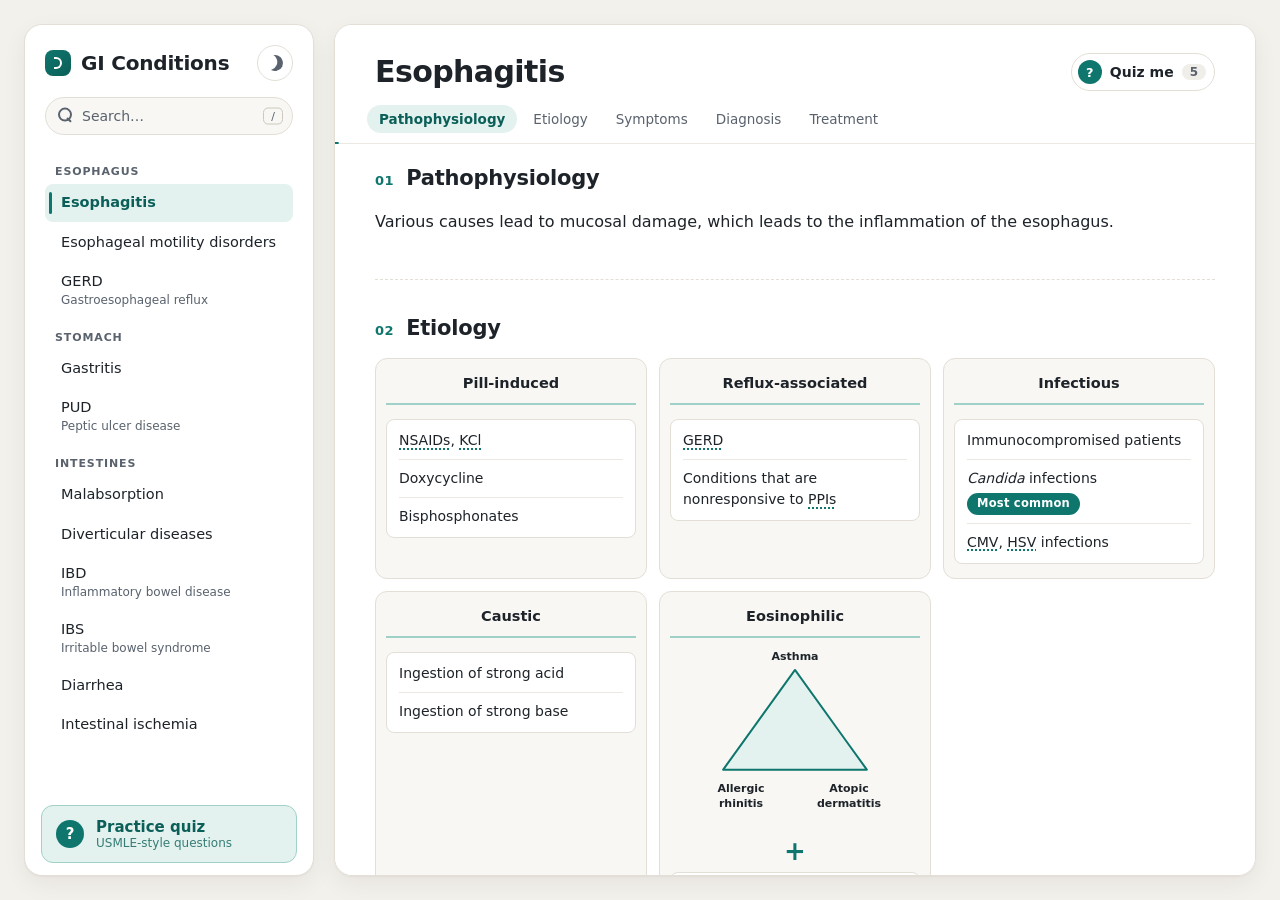
==== commit ae28894f: "Add files via upload CHANGELOG  3. CONTENT CORRECTIONS  Changed - IBD, Treatment: etanercept re" ====
--- a/index.html
+++ b/index.html
@@ -5,34 +5,85 @@
     <meta name="viewport" content="width=device-width, initial-scale=1.0">
     <title>GI Symptoms Reference</title>
 
+    <!-- Apply the saved theme before first paint to avoid a flash -->
+    <script>
+        try {
+            const savedTheme = localStorage.getItem("gi-theme");
+            if (savedTheme) document.documentElement.dataset.theme = savedTheme;
+        } catch (error) {}
+    </script>
+
     <link rel="stylesheet" href="style.css">
     <script src="script.js" defer></script>
+    <script src="questions.js" defer></script>
+    <script src="quiz.js" defer></script>
 </head>
 
 <body>
+    <a class="skip-link" href="#content-panel">Skip to content</a>
+
     <main class="app-container">
 
         <!-- Left sidebar -->
         <aside class="sidebar">
-            <h1>GI Conditions</h1>
+            <div class="sidebar-header">
+                <h1>
+                    <span class="brand-mark" aria-hidden="true"></span>
+                    GI Conditions
+                </h1>
+                <button type="button" class="theme-toggle" id="theme-toggle" aria-label="Switch to dark theme">
+                    <span class="theme-icon" aria-hidden="true"></span>
+                </button>
+            </div>
+
+            <div class="search" role="search">
+                <label class="visually-hidden" for="condition-search">Search conditions and content</label>
+                <input type="search" id="condition-search" class="search-input" placeholder="Search…" autocomplete="off" aria-describedby="search-hint">
+                <kbd class="search-key" aria-hidden="true">/</kbd>
+            </div>
+            <p class="search-hint" id="search-hint" aria-live="polite"></p>
 
             <nav class="condition-list" aria-label="GI conditions">
-                <button type="button" class="condition-item active" data-condition="esophagitis" aria-current="true">Esophagitis</button>
-                <button type="button" class="condition-item" data-condition="esophageal-motility">Esophageal motility disorders</button>
-                <button type="button" class="condition-item" data-condition="gerd">GERD</button>
-                <button type="button" class="condition-item" data-condition="gastritis">Gastritis</button>
-                <button type="button" class="condition-item" data-condition="pud">PUD</button>
-                <button type="button" class="condition-item" data-condition="malabsorption">Malabsorption</button>
-                <button type="button" class="condition-item" data-condition="diverticular-diseases">Diverticular diseases</button>
-                <button type="button" class="condition-item" data-condition="ibd">IBD</button>
-                <button type="button" class="condition-item" data-condition="ibs">IBS</button>
-                <button type="button" class="condition-item" data-condition="diarrhea">Diarrhea</button>
-                <button type="button" class="condition-item" data-condition="intestinal-ischemia">Intestinal ischemia</button>
+                <p class="group-label" id="group-esophagus">Esophagus</p>
+                <div class="condition-group" role="group" aria-labelledby="group-esophagus">
+                    <button type="button" class="condition-item active" data-condition="esophagitis" aria-current="true">Esophagitis</button>
+                    <button type="button" class="condition-item" data-condition="esophageal-motility">Esophageal motility disorders</button>
+                    <button type="button" class="condition-item" data-condition="gerd">GERD <span class="condition-sub">Gastroesophageal reflux</span></button>
+                </div>
+
+                <p class="group-label" id="group-stomach">Stomach</p>
+                <div class="condition-group" role="group" aria-labelledby="group-stomach">
+                    <button type="button" class="condition-item" data-condition="gastritis">Gastritis</button>
+                    <button type="button" class="condition-item" data-condition="pud">PUD <span class="condition-sub">Peptic ulcer disease</span></button>
+                </div>
+
+                <p class="group-label" id="group-intestines">Intestines</p>
+                <div class="condition-group" role="group" aria-labelledby="group-intestines">
+                    <button type="button" class="condition-item" data-condition="malabsorption">Malabsorption</button>
+                    <button type="button" class="condition-item" data-condition="diverticular-diseases">Diverticular diseases</button>
+                    <button type="button" class="condition-item" data-condition="ibd">IBD <span class="condition-sub">Inflammatory bowel disease</span></button>
+                    <button type="button" class="condition-item" data-condition="ibs">IBS <span class="condition-sub">Irritable bowel syndrome</span></button>
+                    <button type="button" class="condition-item" data-condition="diarrhea">Diarrhea</button>
+                    <button type="button" class="condition-item" data-condition="intestinal-ischemia">Intestinal ischemia</button>
+                </div>
+
+                <p class="no-results" id="no-results" hidden>No matches</p>
             </nav>
+
+            <button type="button" class="quiz-button" id="quiz-button">
+                <span class="quiz-button-icon" aria-hidden="true">?</span>
+                <span class="quiz-button-text">
+                    Practice quiz
+                    <span class="quiz-button-sub">USMLE-style questions</span>
+                </span>
+            </button>
         </aside>
 
+        <!-- Announces the newly opened condition to screen readers -->
+        <p class="visually-hidden" id="view-status" role="status"></p>
+
         <!-- Right content panel -->
-        <section class="content-panel" id="content-panel" aria-live="polite" tabindex="0">
+        <section class="content-panel" id="content-panel" tabindex="0" aria-label="Condition details">
 
             <!-- Esophagitis -->
             <article class="condition-content active" id="esophagitis">
@@ -1855,7 +1906,7 @@
                                         <abbr class="term" tabindex="0" data-definition="Lower gastrointestinal bleed">LGIB</abbr>
                                     </span>
                                     <span class="complication-detail">
-                                        <abbr class="term" tabindex="0" data-definition="Passage of fresh blood in the stool">hematochesia</abbr>
+                                        <abbr class="term" tabindex="0" data-definition="Passage of fresh blood in the stool">hematochezia</abbr>
                                     </span>
                                 </li>
                                 <li>
@@ -1908,12 +1959,20 @@
                                     <td>Colonoscopy</td>
                                 </tr>
                                 <tr>
-                                    <th scope="row">Otherwise</th>
-                                    <td>Colonoscopy</td>
+                                    <th scope="row">Suspected diverticulitis</th>
+                                    <td>
+                                        <abbr class="term" tabindex="0" data-definition="Computed tomography of the abdomen and pelvis">CT AP</abbr>
+                                        with contrast
+                                    </td>
                                 </tr>
                             </tbody>
                         </table>
                     </div>
+
+                    <p class="note">
+                        <strong>Avoid colonoscopy during acute diverticulitis</strong> because of the risk of perforation.
+                        Perform it 6–8 weeks after recovery to rule out colorectal cancer.
+                    </p>
                 </section>
 
                 <!-- Treatment -->
@@ -2026,7 +2085,7 @@
                                         <ul class="bullet-list">
                                             <li>
                                                 Bloody
-                                                (<abbr class="term" tabindex="0" data-definition="Passage of fresh blood in the stool">hematochesia</abbr>)
+                                                (<abbr class="term" tabindex="0" data-definition="Passage of fresh blood in the stool">hematochezia</abbr>)
                                             </li>
                                         </ul>
                                     </td>
@@ -2444,7 +2503,7 @@
                             <div class="pyramid-tier tier-2">
                                 <span class="tier-title">Biological therapy</span>
                                 <ul class="chip-list">
-                                    <li>Etanercept</li>
+                                    <li>Certolizumab</li>
                                     <li>Infliximab</li>
                                     <li>Adalimumab</li>
                                     <li>Ustekinumab</li>
@@ -3490,7 +3549,7 @@
                                             <abbr class="term" tabindex="0" data-definition="Left lower quadrant">LLQ</abbr> pain
                                         </div>
                                         <div class="chain-node">
-                                            <abbr class="term" tabindex="0" data-definition="Passage of fresh blood in the stool">Hematochesia</abbr>
+                                            <abbr class="term" tabindex="0" data-definition="Passage of fresh blood in the stool">Hematochezia</abbr>
                                         </div>
                                     </div>
                                 </div>
@@ -3511,7 +3570,7 @@
                             <ul class="chip-list">
                                 <li>Abdominal pain</li>
                                 <li>
-                                    <abbr class="term" tabindex="0" data-definition="Passage of fresh blood in the stool">Hematochesia</abbr>
+                                    <abbr class="term" tabindex="0" data-definition="Passage of fresh blood in the stool">Hematochezia</abbr>
                                 </li>
                             </ul>
                         </div>
@@ -3626,6 +3685,9 @@
                 </section>
             </article>
 
+            <!-- Practice quiz (filled in by quiz.js) -->
+            <section class="quiz-view" id="quiz" aria-labelledby="quiz-title"></section>
+
         </section>
     </main>
 </body>
--- a/style.css
+++ b/style.css
@@ -3,24 +3,133 @@
 ========================= */
 
 :root {
-    --color-text: #222;
-    --color-page: #f4f4f4;
-    --color-surface: #fff;
-    --color-surface-muted: #fafafa;
-    --color-border: #dedede;
-    --color-border-panel: #e0e0e0;
-    --color-divider: #eee;
-    --color-focus: #777;
-    --color-accent: #000;
-    --color-accent-hover: #222;
-    --color-on-accent: #fff;
-    --color-text-muted: #555;
-
-    --radius-sm: 6px;
-    --radius-md: 8px;
-    --radius-lg: 12px;
-
-    --shadow-panel: 0 4px 12px rgba(0, 0, 0, 0.05);
+    color-scheme: light;
+
+    --color-text: #1d2329;
+    --color-text-muted: #59626d;
+    --color-page: #f3f1ec;
+    --color-surface: #ffffff;
+    --color-surface-muted: #f8f7f4;
+    --color-surface-sunken: #f0eee9;
+    --color-border: #e3dfd7;
+    --color-border-strong: #cdc7bc;
+    --color-divider: #ece9e3;
+
+    --color-accent: #0f766e;
+    --color-accent-hover: #0b5f58;
+    --color-accent-soft: #e3f2ef;
+    --color-accent-line: #9fd1c8;
+    --color-on-accent: #ffffff;
+    --color-focus: #0f766e;
+
+    /* Increase / decrease: hue and arrow shape both carry meaning */
+    --color-up: #b45309;
+    --color-up-soft: #fdf1e2;
+    --color-down: #1d5fbf;
+    --color-down-soft: #e7effb;
+    --color-erratic: #7c3aed;
+
+    --color-note: #fbf6e6;
+    --color-note-line: #d9b44a;
+    --color-highlight: #fde68a;
+
+    --color-correct: #15803d;
+    --color-correct-soft: #e7f5ec;
+    --color-wrong: #b91c1c;
+    --color-wrong-soft: #fbeceb;
+
+    --radius-sm: 8px;
+    --radius-md: 12px;
+    --radius-lg: 18px;
+
+    --shadow-panel: 0 1px 2px rgba(28, 25, 20, 0.04), 0 8px 24px rgba(28, 25, 20, 0.06);
+    --shadow-raised: 0 1px 2px rgba(28, 25, 20, 0.06), 0 4px 12px rgba(28, 25, 20, 0.08);
+
+    --font-sans: "Segoe UI Variable Text", "Segoe UI", system-ui, -apple-system, "Helvetica Neue", Arial, sans-serif;
+    --font-display: "Segoe UI Variable Display", "Segoe UI", system-ui, -apple-system, "Helvetica Neue", Arial, sans-serif;
+
+    --ease: cubic-bezier(0.2, 0.7, 0.2, 1);
+}
+
+/* Dark palette: follows the system, unless the user picked light */
+@media (prefers-color-scheme: dark) {
+    :root:not([data-theme="light"]) {
+        color-scheme: dark;
+
+        --color-text: #e6e9ec;
+        --color-text-muted: #a2abb5;
+        --color-page: #0f1316;
+        --color-surface: #171c20;
+        --color-surface-muted: #1c2227;
+        --color-surface-sunken: #13181b;
+        --color-border: #2b333a;
+        --color-border-strong: #3b454e;
+        --color-divider: #252c32;
+
+        --color-accent: #3cc7b5;
+        --color-accent-hover: #63d6c7;
+        --color-accent-soft: #15302d;
+        --color-accent-line: #25645c;
+        --color-on-accent: #04201d;
+        --color-focus: #63d6c7;
+
+        --color-up: #f5b04c;
+        --color-up-soft: #33260f;
+        --color-down: #7fb2ff;
+        --color-down-soft: #172538;
+        --color-erratic: #b99bff;
+
+        --color-note: #2a2512;
+        --color-note-line: #a88a2f;
+        --color-highlight: #7a5d00;
+
+        --color-correct: #4ade80;
+        --color-correct-soft: #132a1c;
+        --color-wrong: #f87171;
+        --color-wrong-soft: #321718;
+
+        --shadow-panel: 0 1px 2px rgba(0, 0, 0, 0.3), 0 8px 24px rgba(0, 0, 0, 0.25);
+        --shadow-raised: 0 1px 2px rgba(0, 0, 0, 0.4), 0 4px 12px rgba(0, 0, 0, 0.3);
+    }
+}
+
+:root[data-theme="dark"] {
+    color-scheme: dark;
+
+    --color-text: #e6e9ec;
+    --color-text-muted: #a2abb5;
+    --color-page: #0f1316;
+    --color-surface: #171c20;
+    --color-surface-muted: #1c2227;
+    --color-surface-sunken: #13181b;
+    --color-border: #2b333a;
+    --color-border-strong: #3b454e;
+    --color-divider: #252c32;
+
+    --color-accent: #3cc7b5;
+    --color-accent-hover: #63d6c7;
+    --color-accent-soft: #15302d;
+    --color-accent-line: #25645c;
+    --color-on-accent: #04201d;
+    --color-focus: #63d6c7;
+
+    --color-up: #f5b04c;
+    --color-up-soft: #33260f;
+    --color-down: #7fb2ff;
+    --color-down-soft: #172538;
+    --color-erratic: #b99bff;
+
+    --color-note: #2a2512;
+    --color-note-line: #a88a2f;
+    --color-highlight: #7a5d00;
+
+    --color-correct: #4ade80;
+    --color-correct-soft: #132a1c;
+    --color-wrong: #f87171;
+    --color-wrong-soft: #321718;
+
+    --shadow-panel: 0 1px 2px rgba(0, 0, 0, 0.3), 0 8px 24px rgba(0, 0, 0, 0.25);
+    --shadow-raised: 0 1px 2px rgba(0, 0, 0, 0.4), 0 4px 12px rgba(0, 0, 0, 0.3);
 }
 
 /* =========================
@@ -35,13 +144,61 @@
 body {
     margin: 0;
     padding: 0;
-    font-family: Arial, Helvetica, sans-serif;
+    font-family: var(--font-sans);
     background-color: var(--color-page);
     color: var(--color-text);
+    -webkit-font-smoothing: antialiased;
 }
 
 body {
-    padding: 30px;
+    padding: 24px;
+}
+
+:focus-visible {
+    outline: 2px solid var(--color-focus);
+    outline-offset: 2px;
+}
+
+[hidden] {
+    display: none !important;
+}
+
+::selection {
+    background-color: var(--color-accent-soft);
+}
+
+::highlight(search-match) {
+    background-color: var(--color-highlight);
+    color: inherit;
+}
+
+.visually-hidden {
+    position: absolute;
+    width: 1px;
+    height: 1px;
+    margin: -1px;
+    overflow: hidden;
+    clip: rect(0 0 0 0);
+    white-space: nowrap;
+    border: 0;
+}
+
+.skip-link {
+    position: absolute;
+    top: 12px;
+    left: 12px;
+    z-index: 2000;
+    padding: 10px 16px;
+    border-radius: var(--radius-sm);
+    background-color: var(--color-accent);
+    color: var(--color-on-accent);
+    font-weight: 600;
+    text-decoration: none;
+    transform: translateY(-200%);
+}
+
+.skip-link:focus {
+    transform: none;
 }
 
 /* =========================
@@ -51,11 +208,12 @@
 .app-container {
     display: flex;
     align-items: stretch;
-    gap: 24px;
-
-    max-width: 1400px;
-    height: 90vh;
-    min-height: 400px;
+    gap: 20px;
+
+    max-width: 1440px;
+    height: calc(100vh - 48px);
+    height: calc(100dvh - 48px);
+    min-height: 480px;
     margin: 0 auto;
 }
 
@@ -64,7 +222,7 @@
 .sidebar,
 .content-panel {
     background-color: var(--color-surface);
-    border: 1px solid var(--color-border-panel);
+    border: 1px solid var(--color-border);
     border-radius: var(--radius-lg);
     box-shadow: var(--shadow-panel);
 }
@@ -74,123 +232,528 @@
 ========================= */
 
 .sidebar {
-    flex: 0 0 280px;
+    flex: 0 0 290px;
     display: flex;
     flex-direction: column;
     height: 100%;
-    padding: 20px;
+    padding: 20px 16px 12px;
+}
+
+.sidebar-header {
+    display: flex;
+    align-items: center;
+    justify-content: space-between;
+    gap: 8px;
+    margin: 0 4px 16px;
 }
 
 .sidebar h1 {
-    margin: 0 0 20px;
-    font-size: 24px;
-    text-align: center;
-}
+    display: flex;
+    align-items: center;
+    gap: 10px;
+    margin: 0;
+    font-family: var(--font-display);
+    font-size: 20px;
+    font-weight: 700;
+    letter-spacing: -0.01em;
+}
+
+.brand-mark {
+    position: relative;
+    flex: 0 0 auto;
+    width: 26px;
+    height: 26px;
+    border-radius: 8px;
+    background: linear-gradient(135deg, var(--color-accent), var(--color-accent-hover));
+}
+
+.brand-mark::after {
+    content: "";
+    position: absolute;
+    inset: 7px 9px;
+    border: 2px solid var(--color-on-accent);
+    border-left: 0;
+    border-radius: 0 8px 8px 0;
+}
+
+.theme-toggle {
+    display: grid;
+    place-items: center;
+    width: 36px;
+    height: 36px;
+    padding: 0;
+    border: 1px solid var(--color-border);
+    border-radius: 50%;
+    background-color: var(--color-surface);
+    color: var(--color-text-muted);
+    cursor: pointer;
+    transition: background-color 0.2s ease, color 0.2s ease, border-color 0.2s ease;
+}
+
+.theme-toggle:hover {
+    border-color: var(--color-border-strong);
+    background-color: var(--color-surface-muted);
+    color: var(--color-text);
+}
+
+/* Moon in light mode, sun in dark mode */
+.theme-icon {
+    width: 16px;
+    height: 16px;
+    border-radius: 50%;
+    box-shadow: inset -5px -3px 0 0 currentColor;
+    transform: rotate(-20deg);
+}
+
+[data-theme="dark"] .theme-icon {
+    box-shadow: none;
+    background-color: currentColor;
+    transform: scale(0.65);
+    outline: 3px dotted currentColor;
+    outline-offset: 3px;
+}
+
+@media (prefers-color-scheme: dark) {
+    :root:not([data-theme="light"]) .theme-icon {
+        box-shadow: none;
+        background-color: currentColor;
+        transform: scale(0.65);
+        outline: 3px dotted currentColor;
+        outline-offset: 3px;
+    }
+}
+
+/* Search */
+
+.search {
+    position: relative;
+    margin: 0 4px;
+}
+
+.search::before {
+    content: "";
+    position: absolute;
+    top: 50%;
+    left: 13px;
+    width: 10px;
+    height: 10px;
+    border: 2px solid var(--color-text-muted);
+    border-radius: 50%;
+    transform: translateY(-60%);
+    pointer-events: none;
+}
+
+.search::after {
+    content: "";
+    position: absolute;
+    top: 50%;
+    left: 23px;
+    width: 2px;
+    height: 6px;
+    border-radius: 1px;
+    background-color: var(--color-text-muted);
+    transform: translateY(15%) rotate(-45deg);
+    pointer-events: none;
+}
+
+.search-input {
+    width: 100%;
+    padding: 10px 36px 10px 36px;
+    border: 1px solid var(--color-border);
+    border-radius: 999px;
+    background-color: var(--color-surface-muted);
+    color: var(--color-text);
+    font: inherit;
+    font-size: 14px;
+    transition: border-color 0.2s ease, background-color 0.2s ease, box-shadow 0.2s ease;
+}
+
+.search-input::placeholder {
+    color: var(--color-text-muted);
+}
+
+.search-input:hover {
+    border-color: var(--color-border-strong);
+}
+
+.search-input:focus {
+    outline: none;
+    border-color: var(--color-accent);
+    background-color: var(--color-surface);
+    box-shadow: 0 0 0 3px var(--color-accent-soft);
+}
+
+.search-key {
+    position: absolute;
+    top: 50%;
+    right: 10px;
+    padding: 1px 7px;
+    border: 1px solid var(--color-border-strong);
+    border-radius: 5px;
+    color: var(--color-text-muted);
+    font-family: inherit;
+    font-size: 11px;
+    transform: translateY(-50%);
+    pointer-events: none;
+}
+
+.search-input:focus ~ .search-key,
+.search-input:not(:placeholder-shown) ~ .search-key {
+    display: none;
+}
+
+.search-hint {
+    min-height: 18px;
+    margin: 6px 8px 4px;
+    color: var(--color-text-muted);
+    font-size: 12px;
+}
+
+/* Condition list */
 
 .condition-list {
     display: flex;
     flex-direction: column;
-    gap: 8px;
 
     flex: 1;
     min-height: 0;
     overflow-y: auto;
-    padding: 4px;
+    padding: 0 4px 8px;
+    scrollbar-width: thin;
+}
+
+.group-label {
+    margin: 14px 10px 6px;
+    color: var(--color-text-muted);
+    font-size: 11px;
+    font-weight: 700;
+    letter-spacing: 0.08em;
+    text-transform: uppercase;
+}
+
+.group-label:first-child {
+    margin-top: 2px;
+}
+
+.condition-group {
+    display: flex;
+    flex-direction: column;
+    gap: 2px;
 }
 
 .condition-item {
+    position: relative;
     flex-shrink: 0;
     width: 100%;
-    padding: 12px 14px;
-
+    padding: 9px 12px 9px 16px;
+
+    border: 0;
+    border-radius: var(--radius-sm);
+    background-color: transparent;
+    color: var(--color-text);
+
+    font: inherit;
+    font-size: 14.5px;
+    font-weight: 500;
+    line-height: 1.35;
+    text-align: left;
+    cursor: pointer;
+
+    transition:
+        background-color 0.2s ease,
+        color 0.2s ease;
+}
+
+/* Indicator bar on the selected item */
+.condition-item::before {
+    content: "";
+    position: absolute;
+    top: 8px;
+    bottom: 8px;
+    left: 4px;
+    width: 3px;
+    border-radius: 3px;
+    background-color: var(--color-accent);
+    opacity: 0;
+    transform: scaleY(0.4);
+    transition: opacity 0.2s ease, transform 0.25s var(--ease);
+}
+
+.condition-item:hover {
+    background-color: var(--color-surface-sunken);
+}
+
+.condition-item.active {
+    background-color: var(--color-accent-soft);
+    color: var(--color-accent-hover);
+    font-weight: 650;
+}
+
+.condition-item.active::before {
+    opacity: 1;
+    transform: none;
+}
+
+.condition-item:focus-visible {
+    outline: 2px solid var(--color-focus);
+    outline-offset: -2px;
+}
+
+.condition-sub {
+    display: block;
+    color: var(--color-text-muted);
+    font-size: 12px;
+    font-weight: 400;
+}
+
+.condition-item.active .condition-sub {
+    color: inherit;
+    opacity: 0.8;
+}
+
+/* Matched by text inside the condition rather than its name */
+.condition-item.text-match {
+    padding-right: 64px;
+}
+
+.condition-item.text-match::after {
+    content: "in text";
+    position: absolute;
+    top: 50%;
+    right: 10px;
+    padding: 1px 7px;
+    border-radius: 999px;
+    background-color: var(--color-surface-sunken);
+    color: var(--color-text-muted);
+    font-size: 11px;
+    font-weight: 500;
+    transform: translateY(-50%);
+}
+
+.no-results {
+    margin: 16px 10px;
+    color: var(--color-text-muted);
+    font-size: 14px;
+}
+
+/* =========================
+   Right content panel
+========================= */
+
+.content-panel {
+    position: relative;
+    flex: 1;
+    min-width: 0;
+    height: 100%;
+    padding: 0 40px 32px;
+
+    overflow-y: auto;
+    overscroll-behavior: contain;
+    scrollbar-width: thin;
+}
+
+.content-panel:focus-visible {
+    outline: 2px solid var(--color-focus);
+    outline-offset: -2px;
+}
+
+/* =========================
+   Condition content (shared by all conditions)
+========================= */
+
+.condition-content {
+    display: none;
+    max-width: 1080px;
+    margin: 0 auto;
+    counter-reset: section;
+}
+
+.condition-content.active {
+    display: block;
+    animation: content-in 0.35s var(--ease);
+}
+
+@keyframes content-in {
+    from {
+        opacity: 0;
+        transform: translateY(6px);
+    }
+}
+
+/* Sticky title + section jump bar */
+
+.article-header {
+    position: sticky;
+    top: 0;
+    z-index: 10;
+    margin: 0 -40px 28px;
+    padding: 28px 40px 0;
+    background-color: var(--color-surface);
+    border-bottom: 1px solid var(--color-divider);
+    transition: box-shadow 0.2s ease;
+}
+
+.article-header.stuck {
+    box-shadow: 0 8px 16px -12px rgba(0, 0, 0, 0.3);
+}
+
+.condition-content h2 {
+    margin: 0 0 14px;
+    font-family: var(--font-display);
+    font-size: 30px;
+    font-weight: 700;
+    letter-spacing: -0.02em;
+    line-height: 1.2;
+}
+
+.condition-content h2:focus {
+    outline: none;
+}
+
+.condition-content h2:focus-visible {
+    outline: 2px solid var(--color-focus);
+    outline-offset: 4px;
+    border-radius: 4px;
+}
+
+.section-nav {
+    display: flex;
+    gap: 4px;
+    margin: 0 -8px;
+    padding: 0 0 10px;
+    overflow-x: auto;
+    scrollbar-width: none;
+}
+
+.section-link {
+    flex: 0 0 auto;
+    padding: 6px 12px;
+    border-radius: 999px;
+    color: var(--color-text-muted);
+    font-size: 13.5px;
+    font-weight: 500;
+    text-decoration: none;
+    transition: background-color 0.2s ease, color 0.2s ease;
+}
+
+.section-link:hover {
+    background-color: var(--color-surface-sunken);
+    color: var(--color-text);
+}
+
+.section-link[aria-current="true"] {
+    background-color: var(--color-accent-soft);
+    color: var(--color-accent-hover);
+    font-weight: 650;
+}
+
+.read-progress {
+    position: absolute;
+    left: 0;
+    bottom: -1px;
+    width: 100%;
+    height: 2px;
+    background-color: var(--color-accent);
+    transform: scaleX(var(--progress, 0));
+    transform-origin: left;
+}
+
+.condition-content p {
+    font-size: 16px;
+    line-height: 1.7;
+}
+
+.content-section {
+    scroll-margin-top: 120px;
+}
+
+.content-section + .content-section {
+    margin-top: 44px;
+    padding-top: 36px;
+    border-top: 1px dashed var(--color-border);
+}
+
+.content-section > h3 {
+    display: flex;
+    align-items: baseline;
+    gap: 12px;
+    margin: 0 0 18px;
+    font-family: var(--font-display);
+    font-size: 21px;
+    font-weight: 700;
+    letter-spacing: -0.01em;
+    counter-increment: section;
+}
+
+.content-section > h3::before {
+    content: counter(section, decimal-leading-zero);
+    color: var(--color-accent);
+    font-size: 13px;
+    font-weight: 700;
+    font-variant-numeric: tabular-nums;
+    letter-spacing: 0.04em;
+}
+
+.content-section > p {
+    margin-top: 0;
+}
+
+/* Prev / next */
+
+.article-footer {
+    display: grid;
+    grid-template-columns: 1fr 1fr;
+    gap: 12px;
+    margin-top: 56px;
+    padding-top: 24px;
+    border-top: 1px solid var(--color-divider);
+}
+
+.pager {
+    display: flex;
+    flex-direction: column;
+    gap: 2px;
+    padding: 14px 18px;
     border: 1px solid var(--color-border);
     border-radius: var(--radius-md);
     background-color: var(--color-surface);
     color: var(--color-text);
-
-    font-size: 14px;
-    line-height: 1.4;
+    font: inherit;
     text-align: left;
     cursor: pointer;
-
-    transition:
-        background-color 0.2s ease,
-        color 0.2s ease,
-        border-color 0.2s ease;
-}
-
-.condition-item:hover,
-.condition-item.active {
-    background-color: var(--color-accent);
-    border-color: var(--color-accent);
-    color: var(--color-on-accent);
-}
-
-/* Keep the selected item distinguishable on hover */
-.condition-item.active:hover {
-    background-color: var(--color-accent-hover);
-}
-
-.condition-item:focus-visible {
-    outline: 3px solid var(--color-focus);
-    outline-offset: 3px;
-}
-
-/* =========================
-   Right content panel
-========================= */
-
-.content-panel {
-    flex: 1;
-    min-width: 0;
-    height: 100%;
-    padding: 32px;
-
-    overflow-y: auto;
-    overscroll-behavior: contain;
-}
-
-.content-panel:focus-visible {
-    outline: 2px solid var(--color-focus);
-    outline-offset: 3px;
-}
-
-/* =========================
-   Condition content (shared by all conditions)
-========================= */
-
-.condition-content {
-    display: none;
-}
-
-.condition-content.active {
-    display: block;
-}
-
-.condition-content h2 {
-    margin-top: 0;
-    margin-bottom: 24px;
-    padding-bottom: 12px;
-    border-bottom: 2px solid var(--color-divider);
-    font-size: 28px;
-}
-
-.condition-content p {
+    transition: border-color 0.2s ease, background-color 0.2s ease, transform 0.2s var(--ease);
+}
+
+.pager-next {
+    grid-column: 2;
+    align-items: flex-end;
+    text-align: right;
+}
+
+.pager:hover {
+    border-color: var(--color-accent-line);
+    background-color: var(--color-accent-soft);
+}
+
+.pager-label {
+    color: var(--color-text-muted);
+    font-size: 12px;
+    font-weight: 600;
+    letter-spacing: 0.06em;
+    text-transform: uppercase;
+}
+
+.pager-prev .pager-label::before {
+    content: "← ";
+}
+
+.pager-next .pager-label::after {
+    content: " →";
+}
+
+.pager-title {
     font-size: 16px;
-    line-height: 1.7;
-}
-
-.content-section + .content-section {
-    margin-top: 36px;
-}
-
-.content-section > h3 {
-    margin: 0 0 16px;
-    font-size: 21px;
-}
-
-.content-section > p {
-    margin-top: 0;
+    font-weight: 650;
 }
 
 /* =========================
@@ -219,8 +782,13 @@
 }
 
 .data-table thead th {
-    border-bottom: 2px solid var(--color-text);
-    font-size: 14px;
+    border-bottom: 1px solid var(--color-border-strong);
+    background-color: var(--color-surface-sunken);
+    color: var(--color-text-muted);
+    font-size: 12px;
+    font-weight: 700;
+    letter-spacing: 0.06em;
+    text-transform: uppercase;
 }
 
 .data-table tbody tr + tr > * {
@@ -232,17 +800,26 @@
     width: 30%;
     min-width: 140px;
     border-right: 1px solid var(--color-border);
-    font-weight: bold;
+    font-weight: 650;
 }
 
 .data-table tbody td {
     background-color: var(--color-surface);
+    transition: background-color 0.15s ease;
+}
+
+.data-table tbody tr:not(.group-row):hover > * {
+    background-color: var(--color-accent-soft);
 }
 
 .bullet-list {
     margin: 0;
     padding-left: 18px;
     line-height: 1.5;
+}
+
+.bullet-list li::marker {
+    color: var(--color-accent);
 }
 
 .bullet-list li + li {
@@ -260,13 +837,19 @@
     border: 1px solid var(--color-border);
     border-radius: var(--radius-md);
     background-color: var(--color-surface-muted);
+    transition: border-color 0.2s ease, box-shadow 0.2s ease, transform 0.2s var(--ease);
+}
+
+.etiology-column:hover {
+    border-color: var(--color-accent-line);
+    box-shadow: var(--shadow-raised);
 }
 
 .etiology-column h4,
 .info-column h4 {
-    margin: 0 0 16px;
+    margin: 0 0 14px;
     padding-bottom: 10px;
-    border-bottom: 2px solid var(--color-text);
+    border-bottom: 2px solid var(--color-accent-line);
     text-align: center;
 }
 
@@ -306,11 +889,12 @@
 }
 
 .etiology-column {
-    padding: 12px 8px;
+    padding: 14px 10px;
 }
 
 .etiology-column h4 {
-    font-size: 14px;
+    font-size: 14.5px;
+    font-weight: 700;
     line-height: 1.4;
     overflow-wrap: anywhere;
 }
@@ -347,8 +931,8 @@
 }
 
 .triangle-lines path {
-    fill: none;
-    stroke: var(--color-text);
+    fill: var(--color-accent-soft);
+    stroke: var(--color-accent);
     stroke-width: 2;
     stroke-linejoin: round;
 }
@@ -359,7 +943,9 @@
     padding: 3px 4px;
 
     background-color: var(--color-surface-muted);
+    border-radius: 4px;
     font-size: 11px;
+    font-weight: 600;
     line-height: 1.3;
     text-align: center;
     overflow-wrap: anywhere;
@@ -386,6 +972,7 @@
 .diagram-plus {
     margin-top: -4px;
     margin-bottom: 8px;
+    color: var(--color-accent);
     font-size: 26px;
     font-weight: bold;
     line-height: 1;
@@ -398,6 +985,7 @@
     border-radius: var(--radius-sm);
     background-color: var(--color-surface);
     font-size: 14px;
+    font-weight: 600;
     line-height: 1.4;
     text-align: center;
 }
@@ -414,11 +1002,20 @@
 }
 
 .sc-heading {
-    margin: 0 0 16px;
+    margin: 0 0 14px;
     padding-left: 10px;
-    border-left: 4px solid var(--color-accent);
-    font-size: 16px;
-    line-height: 1.2;
+    border-left: 3px solid var(--color-accent);
+    font-size: 15px;
+    font-weight: 700;
+    line-height: 1.3;
+}
+
+.sc-note {
+    color: var(--color-text-muted);
+}
+
+.condition-content p.sc-note {
+    font-size: 14px;
 }
 
 /* Symptoms: pills */
@@ -426,18 +1023,19 @@
 .chip-list {
     display: flex;
     flex-wrap: wrap;
-    gap: 10px;
+    gap: 8px;
     margin: 0;
     padding: 0;
     list-style: none;
 }
 
 .chip-list li {
-    padding: 6px 16px;
-    border: 1px solid var(--color-text);
+    padding: 6px 14px;
+    border: 1px solid var(--color-border-strong);
     border-radius: 999px;
     background-color: var(--color-surface);
     font-size: 14px;
+    font-weight: 500;
     line-height: 1.4;
 }
 
@@ -451,14 +1049,26 @@
 }
 
 .complication-list li {
-    padding: 10px 0;
+    position: relative;
+    padding: 10px 0 10px 18px;
     border-bottom: 1px solid var(--color-border);
+}
+
+.complication-list li::before {
+    content: "";
+    position: absolute;
+    top: 18px;
+    left: 2px;
+    width: 6px;
+    height: 6px;
+    border-radius: 50%;
+    background-color: var(--color-accent);
 }
 
 .complication-name {
     display: block;
     font-size: 15px;
-    font-weight: bold;
+    font-weight: 650;
     line-height: 1.4;
 }
 
@@ -466,22 +1076,11 @@
     display: block;
     margin-top: 2px;
     color: var(--color-text-muted);
-    font-size: 13px;
+    font-size: 13.5px;
     line-height: 1.5;
 }
 
-/* =========================
-   Three-column etiology grid
-========================= */
-
-.etiology-grid-3 {
-    display: grid;
-    grid-template-columns: repeat(3, minmax(0, 1fr));
-    gap: 12px;
-    align-items: stretch;
-}
-
-/* Each step in a causal chain sits in its own white box */
+/* Each step in a causal chain sits in its own box */
 .etiology-column .step {
     margin: 0;
     padding: 10px 12px;
@@ -505,7 +1104,8 @@
 }
 
 .etiology-column .arrow-down {
-    margin: 6px auto;
+    height: 22px;
+    margin: 4px auto;
 }
 
 /* =========================
@@ -514,7 +1114,11 @@
 ========================= */
 
 .change {
-    font-weight: bold;
+    display: inline-flex;
+    align-items: center;
+    padding: 0 6px 0 5px;
+    border-radius: 4px;
+    font-weight: 700;
     white-space: nowrap;
 }
 
@@ -522,13 +1126,13 @@
     content: "";
     display: inline-block;
     margin-right: 5px;
-    vertical-align: middle;
     border-left: 5px solid transparent;
     border-right: 5px solid transparent;
 }
 
 .change.up {
-    color: #E69F00;
+    background-color: var(--color-up-soft);
+    color: var(--color-up);
 }
 
 .change.up::before {
@@ -536,7 +1140,8 @@
 }
 
 .change.down {
-    color: #0072B2;
+    background-color: var(--color-down-soft);
+    color: var(--color-down);
 }
 
 .change.down::before {
@@ -545,7 +1150,7 @@
 
 /* Neither up nor down (e.g. disorganized) */
 .change.erratic {
-    color: #8a5a00;
+    color: var(--color-erratic);
 }
 
 .change.erratic::before {
@@ -562,14 +1167,22 @@
 
 .term {
     position: relative;
-    text-decoration: underline dotted;
+    text-decoration: underline dotted var(--color-accent);
+    text-decoration-thickness: 1.5px;
     text-underline-offset: 3px;
     cursor: help;
+    border-radius: 3px;
+    transition: background-color 0.15s ease;
+}
+
+.term:hover,
+.term:focus-visible {
+    background-color: var(--color-accent-soft);
 }
 
 .term:focus-visible {
     outline: 2px solid var(--color-focus);
-    outline-offset: 2px;
+    outline-offset: 1px;
 }
 
 /* =========================
@@ -583,42 +1196,48 @@
     z-index: 1000;
 
     width: max-content;
-    max-width: 220px;
-    padding: 6px 10px;
-
-    background-color: var(--color-accent);
+    max-width: 260px;
+    padding: 8px 12px;
+
+    background-color: var(--color-text);
     border-radius: var(--radius-sm);
-    color: var(--color-on-accent);
-
-    font-size: 12px;
-    line-height: 1.4;
+    box-shadow: var(--shadow-raised);
+    color: var(--color-surface);
+
+    font-size: 13px;
+    line-height: 1.45;
     text-align: center;
 
     opacity: 0;
     pointer-events: none;
-    transition: opacity 0.15s ease;
+    transform: translateY(4px);
+    transition: opacity 0.15s ease, transform 0.15s ease;
+}
+
+.tooltip::after {
+    content: "";
+    position: absolute;
+    top: 100%;
+    left: var(--arrow-x, 50%);
+    border: 6px solid transparent;
+    border-top-color: var(--color-text);
+    transform: translateX(-50%);
+}
+
+.tooltip.below {
+    transform: translateY(-4px);
+}
+
+.tooltip.below::after {
+    top: auto;
+    bottom: 100%;
+    border-top-color: transparent;
+    border-bottom-color: var(--color-text);
 }
 
 .tooltip.visible {
     opacity: 1;
-}
-
-@media (prefers-reduced-motion: reduce) {
-    .tooltip {
-        transition: none;
-    }
-}
-
-@media (max-width: 900px) {
-    .etiology-grid-3 {
-        grid-template-columns: 1fr;
-    }
-}
-
-@media (prefers-reduced-motion: reduce) {
-    .term::after {
-        transition: none;
-    }
+    transform: none;
 }
 
 /* =========================
@@ -656,12 +1275,13 @@
 }
 
 .test-name {
-    font-weight: bold;
+    font-weight: 650;
 }
 
 /* Highlight the preferred test with a heavier border */
 .test-list .gold-standard {
     border: 2px solid var(--color-accent);
+    background-color: var(--color-accent-soft);
 }
 
 .badge {
@@ -669,108 +1289,21 @@
     border-radius: 999px;
     background-color: var(--color-accent);
     color: var(--color-on-accent);
-    font-size: 12px;
+    font-size: 11.5px;
+    font-weight: 650;
+    letter-spacing: 0.02em;
     line-height: 1.5;
-}
-
-/* =========================
-   Responsive layout
-========================= */
-
-@media (max-width: 1100px) {
-    .etiology-grid {
-        grid-template-columns: repeat(3, minmax(0, 1fr));
-    }
-
-    .etiology-grid-4 {
-        grid-template-columns: repeat(2, minmax(0, 1fr));
-    }
-
-    .feature-grid {
-        grid-template-columns: 1fr;
-    }
-
-    .branch-grid {
-        grid-template-columns: 1fr;
-    }
-}
-
-@media (max-width: 768px) {
-    body {
-        padding: 16px;
-    }
-
-    .app-container {
-        flex-direction: column;
-        height: auto;
-        min-height: 0;
-        gap: 16px;
-    }
-
-    .sidebar {
-        flex: none;
-        width: 100%;
-        height: 350px;
-    }
-
-    .content-panel {
-        flex: none;
-        width: 100%;
-        height: 60vh;
-        min-height: 300px;
-        padding: 24px;
-    }
-}
-
-@media (max-width: 600px) {
-    .etiology-grid {
-        grid-template-columns: repeat(2, minmax(0, 1fr));
-    }
-
-    .etiology-grid-4 {
-        grid-template-columns: 1fr;
-    }
-
-    .sc-grid {
-        grid-template-columns: 1fr;
-    }
-
-    .etiology-grid-2 {
-        grid-template-columns: 1fr;
-    }
-}
-
-@media (max-width: 380px) {
-    .etiology-grid {
-        grid-template-columns: 1fr;
-    }
-
-    .etiology-column {
-        padding: 16px;
-    }
-
-    .triangle-diagram {
-        width: 180px;
-    }
-}
-
-/* =========================
-   Reduced motion
-========================= */
-
-@media (prefers-reduced-motion: reduce) {
-    .condition-item {
-        transition: none;
-    }
+    white-space: nowrap;
 }
 
 /* Arrow */
 .arrow-down {
     position: relative;
     width: 2px;
-    height: 40px;
+    height: 32px;
     margin: 12px auto;          /* auto left/right centers it */
-    background-color: currentColor;
+    background-color: var(--color-accent-line);
+    color: var(--color-accent-line);
 }
 
 /* Arrowhead */
@@ -778,9 +1311,9 @@
     content: "";
     position: absolute;
     left: 50%;
-    bottom: 2px;
-    width: 6px;
-    height: 6px;
+    bottom: 1px;
+    width: 7px;
+    height: 7px;
     border-right: 2px solid currentColor;
     border-bottom: 2px solid currentColor;
     transform: translateX(-50%) rotate(45deg);
@@ -794,16 +1327,20 @@
     display: flex;
     flex-direction: column;
     align-items: center;
-    padding: 16px;
+    padding: 18px;
 
     border: 1px solid var(--color-border);
     border-radius: var(--radius-md);
     background-color: var(--color-surface-muted);
 }
 
+.table-wrap + .flow {
+    margin-top: 16px;
+}
+
 .flow-step {
     width: 100%;
-    max-width: 420px;
+    max-width: 440px;
     padding: 12px 16px;
 
     border: 1px solid var(--color-border);
@@ -823,41 +1360,46 @@
     display: block;
     margin-top: 2px;
     font-size: 15px;
-    font-weight: bold;
+    font-weight: 650;
     line-height: 1.4;
 }
 
 .flow .arrow-down {
-    margin: 8px auto;
+    height: 24px;
+    margin: 6px auto;
 }
 
 /* =========================
    Callout note
 ========================= */
 
-.note {
-    margin: 12px 0 0;
-    padding: 10px 14px;
-
-    border-left: 4px solid var(--color-accent);
+.condition-content .note {
+    margin: 14px 0 0;
+    padding: 12px 16px;
+
+    border-left: 4px solid var(--color-note-line);
     border-radius: 0 var(--radius-sm) var(--radius-sm) 0;
+    background-color: var(--color-note);
+
+    font-size: 14px;
+    line-height: 1.55;
+}
+
+.muted {
+    color: var(--color-text-muted);
+    font-size: 13px;
+}
+
+/* =========================
+   Cross-links between conditions
+========================= */
+
+.condition-content .see-also {
+    margin-top: 40px;
+    padding: 14px 18px;
+    border: 1px solid var(--color-border);
+    border-radius: var(--radius-md);
     background-color: var(--color-surface-muted);
-
-    font-size: 14px;
-    line-height: 1.5;
-}
-
-.muted {
-    color: var(--color-text-muted);
-    font-size: 13px;
-}
-
-/* =========================
-   Cross-links between conditions
-========================= */
-
-.see-also {
-    margin-top: 36px;
     font-size: 15px;
 }
 
@@ -866,15 +1408,15 @@
     align-items: center;
     gap: 6px;
 
-    padding: 2px 12px;
+    padding: 1px 12px;
     border: 1.5px solid var(--color-accent);
     border-radius: 999px;
     background-color: var(--color-surface);
-    color: var(--color-text);
+    color: var(--color-accent-hover);
 
     font: inherit;
     font-size: inherit;
-    font-weight: bold;
+    font-weight: 650;
     line-height: 1.5;
     cursor: pointer;
 
@@ -902,15 +1444,8 @@
 }
 
 .link-button:focus-visible {
-    outline: 3px solid var(--color-focus);
-    outline-offset: 3px;
-}
-
-@media (prefers-reduced-motion: reduce) {
-    .link-button,
-    .link-button::after {
-        transition: none;
-    }
+    outline: 2px solid var(--color-focus);
+    outline-offset: 2px;
 }
 
 /* =========================
@@ -919,13 +1454,17 @@
 
 .etiology-feature {
     margin-bottom: 12px;
-    padding: 16px;
+    padding: 18px;
+}
+
+.etiology-feature:hover {
+    box-shadow: none;
 }
 
 .feature-grid {
     display: grid;
     grid-template-columns: repeat(2, minmax(0, 1fr));
-    gap: 20px;
+    gap: 24px;
     align-items: start;
 }
 
@@ -964,11 +1503,11 @@
 ========================= */
 
 .data-table .chip-list {
-    gap: 8px;
+    gap: 6px;
 }
 
 .data-table .chip-list li {
-    padding: 3px 12px;
+    padding: 3px 11px;
     font-size: 13px;
 }
 
@@ -995,7 +1534,7 @@
     background-color: var(--color-surface);
 
     font-size: 14px;
-    font-weight: bold;
+    font-weight: 650;
     line-height: 1.4;
     text-align: center;
 }
@@ -1008,6 +1547,7 @@
 }
 
 .formula-plus {
+    color: var(--color-accent);
     font-size: 20px;
     font-weight: bold;
 }
@@ -1040,7 +1580,6 @@
     display: block;
     width: max-content;
     margin: 6px auto 0;
-    font-weight: normal;
 }
 
 .step + .sc-note {
@@ -1070,10 +1609,11 @@
 .data-table .group-row th {
     width: auto;
     border-right: 0;
-    background-color: var(--color-divider);
-    color: var(--color-text-muted);
+    background-color: var(--color-surface-sunken);
+    color: var(--color-accent-hover);
     font-size: 12px;
-    letter-spacing: 0.04em;
+    font-weight: 700;
+    letter-spacing: 0.06em;
     text-transform: uppercase;
 }
 
@@ -1104,6 +1644,7 @@
 }
 
 .branch .arrow-down {
+    height: 28px;
     margin: 8px auto;
 }
 
@@ -1114,11 +1655,11 @@
 .branch-label {
     margin-bottom: 12px;
     padding: 4px 16px;
-    border: 1.5px solid var(--color-accent);
     border-radius: 999px;
-    background-color: var(--color-surface);
+    background-color: var(--color-accent);
+    color: var(--color-on-accent);
     font-size: 14px;
-    font-weight: bold;
+    font-weight: 650;
     line-height: 1.5;
 }
 
@@ -1137,6 +1678,11 @@
     border: 1px solid var(--color-border);
     border-radius: var(--radius-md);
     background-color: var(--color-surface-muted);
+    transition: border-color 0.2s ease;
+}
+
+.chain-lane:hover {
+    border-color: var(--color-accent-line);
 }
 
 .chain {
@@ -1155,7 +1701,7 @@
 }
 
 .chain-stage.chain-start {
-    flex: 0 1 150px;
+    flex: 0 1 160px;
 }
 
 .chain-node {
@@ -1171,10 +1717,10 @@
 
 /* Where the chain begins */
 .chain-node.start {
-    border: 2px solid var(--color-accent);
-    background-color: var(--color-surface);
-    color: var(--color-text);
-    font-weight: bold;
+    border: 0;
+    background-color: var(--color-accent-soft);
+    color: var(--color-accent-hover);
+    font-weight: 700;
 }
 
 .node-label {
@@ -1189,7 +1735,7 @@
     position: relative;
     flex: 0 0 28px;
     height: 2px;
-    background-color: var(--color-text);
+    background-color: var(--color-accent-line);
 }
 
 .chain-arrow::after {
@@ -1197,50 +1743,22 @@
     position: absolute;
     top: 50%;
     right: 1px;
-    width: 8px;
-    height: 8px;
-    border-top: 2px solid var(--color-text);
-    border-right: 2px solid var(--color-text);
+    width: 7px;
+    height: 7px;
+    border-top: 2px solid var(--color-accent-line);
+    border-right: 2px solid var(--color-accent-line);
     transform: translateY(-50%) rotate(45deg);
 }
 
-/* Phones: lanes read top to bottom */
-@media (max-width: 700px) {
-    .chain {
-        flex-direction: column;
-        align-items: stretch;
-        gap: 6px;
-    }
-
-    .chain-stage.chain-start {
-        flex: none;
-    }
-
-    .chain-arrow {
-        flex: 0 0 20px;
-        align-self: center;
-        width: 2px;
-        height: 20px;
-    }
-
-    .chain-arrow::after {
-        top: auto;
-        right: auto;
-        bottom: 1px;
-        left: 50%;
-        transform: translateX(-50%) rotate(135deg);
-    }
-}
-
 /* =========================
    Lane group labels
 ========================= */
 
-.lane-title {
+.condition-content .lane-title {
     margin: 20px 0 8px;
     color: var(--color-text-muted);
     font-size: 13px;
-    font-weight: bold;
+    font-weight: 700;
     line-height: 1.4;
 }
 
@@ -1283,7 +1801,7 @@
     bottom: 0;
     left: 50%;
     width: 2px;
-    background-color: var(--color-text);
+    background-color: var(--color-accent-line);
     transform: translateX(-50%);
 }
 
@@ -1294,8 +1812,8 @@
     left: 50%;
     width: 8px;
     height: 8px;
-    border-top: 2px solid var(--color-text);
-    border-left: 2px solid var(--color-text);
+    border-top: 2px solid var(--color-accent-line);
+    border-left: 2px solid var(--color-accent-line);
     transform: translateX(-50%) rotate(45deg);
 }
 
@@ -1330,7 +1848,7 @@
 }
 
 /* Each tier is wider than the one above it */
-.tier-1 { width: 40%; border: 2px solid var(--color-accent); }
+.tier-1 { width: 40%; border: 2px solid var(--color-accent); background-color: var(--color-accent-soft); }
 .tier-2 { width: 55%; }
 .tier-3 { width: 70%; }
 .tier-4 { width: 85%; }
@@ -1339,7 +1857,7 @@
 .tier-title {
     display: block;
     font-size: 15px;
-    font-weight: bold;
+    font-weight: 650;
     line-height: 1.4;
 }
 
@@ -1359,9 +1877,1282 @@
     margin-top: 8px;
 }
 
+/* =========================
+   Quiz: entry points
+========================= */
+
+.quiz-button {
+    display: flex;
+    align-items: center;
+    gap: 12px;
+    width: 100%;
+    margin-top: 10px;
+    padding: 12px 14px;
+
+    border: 1px solid var(--color-accent-line);
+    border-radius: var(--radius-md);
+    background-color: var(--color-accent-soft);
+    color: var(--color-accent-hover);
+
+    font: inherit;
+    font-size: 15px;
+    font-weight: 700;
+    text-align: left;
+    cursor: pointer;
+    transition: background-color 0.2s ease, border-color 0.2s ease, color 0.2s ease;
+}
+
+.quiz-button:hover {
+    border-color: var(--color-accent);
+}
+
+.quiz-button.active {
+    border-color: var(--color-accent);
+    background-color: var(--color-accent);
+    color: var(--color-on-accent);
+}
+
+.quiz-button-icon {
+    display: grid;
+    flex: 0 0 auto;
+    place-items: center;
+    width: 28px;
+    height: 28px;
+    border-radius: 50%;
+    background-color: var(--color-accent);
+    color: var(--color-on-accent);
+    font-size: 15px;
+    font-weight: 800;
+    line-height: 1;
+}
+
+.quiz-button.active .quiz-button-icon {
+    background-color: var(--color-on-accent);
+    color: var(--color-accent);
+}
+
+.quiz-button-sub {
+    display: block;
+    font-size: 12px;
+    font-weight: 500;
+    opacity: 0.8;
+}
+
+/* Dot shows a quiz is waiting to be resumed */
+.quiz-button.in-progress:not(.active) .quiz-button-icon {
+    box-shadow: 0 0 0 3px var(--color-accent-soft), 0 0 0 5px var(--color-up);
+}
+
+.header-row {
+    display: flex;
+    flex-wrap: wrap;
+    align-items: center;
+    justify-content: space-between;
+    gap: 8px 16px;
+    margin-bottom: 14px;
+}
+
+.header-row h2 {
+    margin-bottom: 0;
+}
+
+.quiz-me {
+    display: inline-flex;
+    align-items: center;
+    gap: 8px;
+    padding: 6px 8px 6px 6px;
+
+    border: 1px solid var(--color-border);
+    border-radius: 999px;
+    background-color: var(--color-surface);
+    color: var(--color-text);
+
+    font: inherit;
+    font-size: 14px;
+    font-weight: 600;
+    cursor: pointer;
+    transition: border-color 0.2s ease, background-color 0.2s ease;
+}
+
+.quiz-me .quiz-button-icon {
+    width: 24px;
+    height: 24px;
+    font-size: 13px;
+}
+
+.quiz-me:hover {
+    border-color: var(--color-accent-line);
+    background-color: var(--color-accent-soft);
+}
+
+.quiz-me-count {
+    padding: 1px 8px;
+    border-radius: 999px;
+    background-color: var(--color-surface-sunken);
+    color: var(--color-text-muted);
+    font-size: 12px;
+}
+
+/* =========================
+   Quiz: shared pieces
+========================= */
+
+.quiz-view {
+    display: none;
+}
+
+.quiz-view.active {
+    display: block;
+    animation: content-in 0.35s var(--ease);
+}
+
+.quiz-shell {
+    max-width: 820px;
+    margin: 0 auto;
+    padding-top: 32px;
+}
+
+.quiz-shell h2 {
+    margin: 0 0 8px;
+    font-family: var(--font-display);
+    font-size: 30px;
+    letter-spacing: -0.02em;
+}
+
+.quiz-shell h2:focus,
+.quiz-count:focus,
+.feedback-title:focus {
+    outline: none;
+}
+
+.eyebrow {
+    margin: 0 0 6px;
+    color: var(--color-accent);
+    font-size: 12px;
+    font-weight: 700;
+    letter-spacing: 0.08em;
+    text-transform: uppercase;
+}
+
+.btn {
+    padding: 11px 22px;
+    border: 1px solid transparent;
+    border-radius: 999px;
+    font: inherit;
+    font-size: 15px;
+    font-weight: 650;
+    cursor: pointer;
+    transition: background-color 0.2s ease, border-color 0.2s ease, opacity 0.2s ease;
+}
+
+.btn-primary {
+    background-color: var(--color-accent);
+    color: var(--color-on-accent);
+}
+
+.btn-primary:hover:not(:disabled) {
+    background-color: var(--color-accent-hover);
+}
+
+.btn-primary:disabled {
+    cursor: not-allowed;
+    opacity: 0.45;
+}
+
+.btn-secondary {
+    border-color: var(--color-border-strong);
+    background-color: var(--color-surface);
+    color: var(--color-text);
+}
+
+.btn-secondary:hover {
+    border-color: var(--color-accent);
+}
+
+.text-button {
+    padding: 4px 6px;
+    border: 0;
+    border-radius: 6px;
+    background: none;
+    color: var(--color-accent-hover);
+    font: inherit;
+    font-size: 14px;
+    font-weight: 600;
+    cursor: pointer;
+}
+
+.text-button:hover {
+    background-color: var(--color-accent-soft);
+}
+
+/* =========================
+   Quiz: setup screen
+========================= */
+
+.quiz-intro p:last-child {
+    margin: 0;
+    color: var(--color-text-muted);
+    font-size: 16px;
+    line-height: 1.6;
+}
+
+.quiz-stats {
+    display: flex;
+    flex-wrap: wrap;
+    align-items: center;
+    justify-content: space-between;
+    gap: 8px 16px;
+    margin-top: 24px;
+    padding: 12px 16px;
+    border: 1px solid var(--color-border);
+    border-radius: var(--radius-md);
+    background-color: var(--color-surface-muted);
+    font-size: 14px;
+}
+
+.quiz-stats p {
+    margin: 0;
+}
+
+.quiz-setup {
+    margin-top: 28px;
+}
+
+.setup-group {
+    position: relative;
+    margin: 0;
+    padding: 20px 0;
+    border: 0;
+    border-top: 1px solid var(--color-divider);
+}
+
+.setup-group legend {
+    float: left;
+    width: 100%;
+    margin-bottom: 12px;
+    padding: 0;
+    font-size: 15px;
+    font-weight: 700;
+}
+
+.setup-group legend + * {
+    clear: both;
+}
+
+.setup-links {
+    position: absolute;
+    top: 14px;
+    right: 0;
+    display: flex;
+    gap: 4px;
+}
+
+.topic-group + .topic-group {
+    margin-top: 14px;
+}
+
+.topic-group-label {
+    margin: 0 0 8px;
+    color: var(--color-text-muted);
+    font-size: 11px;
+    font-weight: 700;
+    letter-spacing: 0.08em;
+    text-transform: uppercase;
+}
+
+.topic-list {
+    display: flex;
+    flex-wrap: wrap;
+    gap: 8px;
+}
+
+.topic-chip {
+    position: relative;
+    display: inline-flex;
+    align-items: center;
+    gap: 8px;
+    padding: 7px 10px 7px 34px;
+    border: 1px solid var(--color-border-strong);
+    border-radius: 999px;
+    background-color: var(--color-surface);
+    font-size: 14px;
+    font-weight: 500;
+    cursor: pointer;
+    transition: background-color 0.15s ease, border-color 0.15s ease;
+}
+
+/* Native checkbox, restyled as a round tick */
+.topic-chip input {
+    position: absolute;
+    left: 10px;
+    width: 16px;
+    height: 16px;
+    margin: 0;
+    border: 1.5px solid var(--color-border-strong);
+    border-radius: 50%;
+    background-color: var(--color-surface);
+    appearance: none;
+    cursor: pointer;
+}
+
+.topic-chip input:checked {
+    border-color: var(--color-accent);
+    background: var(--color-accent) url("data:image/svg+xml,%3Csvg xmlns='http://www.w3.org/2000/svg' viewBox='0 0 16 16'%3E%3Cpath d='M4 8.5l2.5 2.5L12 5.5' fill='none' stroke='white' stroke-width='2' stroke-linecap='round' stroke-linejoin='round'/%3E%3C/svg%3E") center / 100% no-repeat;
+}
+
+.topic-chip:has(input:checked) {
+    border-color: var(--color-accent-line);
+    background-color: var(--color-accent-soft);
+}
+
+.topic-chip:has(input:focus-visible) {
+    outline: 2px solid var(--color-focus);
+    outline-offset: 2px;
+}
+
+.topic-count {
+    min-width: 22px;
+    padding: 0 6px;
+    border-radius: 999px;
+    background-color: var(--color-surface-sunken);
+    color: var(--color-text-muted);
+    font-size: 12px;
+    text-align: center;
+}
+
+/* Segmented control built from radio buttons */
+.segmented {
+    display: inline-flex;
+    flex-wrap: wrap;
+    gap: 4px;
+    padding: 4px;
+    border-radius: 999px;
+    background-color: var(--color-surface-sunken);
+}
+
+.segment {
+    position: relative;
+    cursor: pointer;
+}
+
+.segment input {
+    position: absolute;
+    opacity: 0;
+    pointer-events: none;
+}
+
+.segment span {
+    display: block;
+    padding: 7px 16px;
+    border-radius: 999px;
+    color: var(--color-text-muted);
+    font-size: 14px;
+    font-weight: 600;
+    transition: background-color 0.15s ease, color 0.15s ease;
+}
+
+.segment:hover span {
+    color: var(--color-text);
+}
+
+.segment input:checked + span {
+    background-color: var(--color-surface);
+    box-shadow: var(--shadow-raised);
+    color: var(--color-accent-hover);
+}
+
+.segment input:focus-visible + span {
+    outline: 2px solid var(--color-focus);
+    outline-offset: 1px;
+}
+
+.setup-footer {
+    position: sticky;
+    bottom: -32px;
+    display: flex;
+    flex-wrap: wrap;
+    align-items: center;
+    justify-content: space-between;
+    gap: 12px;
+    margin: 0 -16px;
+    padding: 16px 16px 32px;
+    border-top: 1px solid var(--color-divider);
+    background-color: var(--color-surface);
+}
+
+.pool-count {
+    margin: 0;
+    color: var(--color-text-muted);
+    font-size: 14px;
+}
+
+/* =========================
+   Quiz: question screen
+========================= */
+
+.quiz-topbar {
+    position: sticky;
+    top: 0;
+    z-index: 5;
+    display: flex;
+    flex-wrap: wrap;
+    align-items: center;
+    gap: 4px 16px;
+    margin: -32px -16px 24px;
+    padding: 20px 16px 14px;
+    background-color: var(--color-surface);
+    border-bottom: 1px solid var(--color-divider);
+}
+
+.quiz-count {
+    margin: 0;
+    font-family: var(--font-display);
+    font-size: 18px;
+    font-weight: 700;
+}
+
+.quiz-count span {
+    color: var(--color-text-muted);
+    font-weight: 500;
+}
+
+.quiz-score {
+    flex: 1;
+    margin: 0;
+    color: var(--color-text-muted);
+    font-size: 14px;
+}
+
+/* One segment per question: shows where you are and how you did */
+.quiz-track {
+    display: flex;
+    gap: 3px;
+    width: 100%;
+    margin: 6px 0 0;
+    padding: 0;
+    list-style: none;
+}
+
+.quiz-track li {
+    flex: 1;
+    height: 5px;
+    border-radius: 3px;
+    background-color: var(--color-surface-sunken);
+}
+
+.quiz-track .track-correct {
+    background-color: var(--color-correct);
+}
+
+.quiz-track .track-wrong {
+    background-color: var(--color-wrong);
+}
+
+.quiz-track .track-current {
+    box-shadow: 0 0 0 1.5px var(--color-accent);
+}
+
+.question-card {
+    padding-bottom: 32px;
+}
+
+.question-tags {
+    display: flex;
+    flex-wrap: wrap;
+    gap: 6px;
+    margin-bottom: 14px;
+}
+
+.tag {
+    padding: 2px 10px;
+    border-radius: 999px;
+    background-color: var(--color-surface-sunken);
+    color: var(--color-text-muted);
+    font-size: 12px;
+    font-weight: 650;
+}
+
+.tag-step1 {
+    background-color: var(--color-down-soft);
+    color: var(--color-down);
+}
+
+.tag-step2 {
+    background-color: var(--color-up-soft);
+    color: var(--color-up);
+}
+
+.quiz-shell .vignette {
+    margin: 0 0 20px;
+    font-size: 17px;
+    line-height: 1.75;
+}
+
+.options {
+    display: flex;
+    flex-direction: column;
+    gap: 8px;
+    margin: 0;
+    padding: 0;
+    border: 0;
+}
+
+.lead-in {
+    margin-bottom: 12px;
+    padding: 0;
+    font-size: 17px;
+    font-weight: 700;
+    line-height: 1.5;
+}
+
+.option {
+    position: relative;
+    display: flex;
+    flex-wrap: wrap;
+    align-items: center;
+    gap: 6px 14px;
+    padding: 12px 16px;
+
+    border: 1.5px solid var(--color-border);
+    border-radius: var(--radius-md);
+    background-color: var(--color-surface);
+
+    font-size: 15.5px;
+    line-height: 1.5;
+    cursor: pointer;
+    transition: border-color 0.15s ease, background-color 0.15s ease;
+}
+
+.option-input {
+    position: absolute;
+    opacity: 0;
+    pointer-events: none;
+}
+
+.option-letter {
+    display: grid;
+    flex: 0 0 auto;
+    place-items: center;
+    width: 30px;
+    height: 30px;
+    border: 1.5px solid var(--color-border-strong);
+    border-radius: 50%;
+    color: var(--color-text-muted);
+    font-size: 14px;
+    font-weight: 700;
+    transition: background-color 0.15s ease, border-color 0.15s ease, color 0.15s ease;
+}
+
+.option-text {
+    flex: 1;
+    min-width: 0;
+}
+
+.option:hover:not(:has(:disabled)) {
+    border-color: var(--color-accent-line);
+    background-color: var(--color-surface-muted);
+}
+
+.option:has(.option-input:checked) {
+    border-color: var(--color-accent);
+    background-color: var(--color-accent-soft);
+}
+
+.option:has(.option-input:checked) .option-letter {
+    border-color: var(--color-accent);
+    background-color: var(--color-accent);
+    color: var(--color-on-accent);
+}
+
+.option:has(.option-input:focus-visible) {
+    outline: 2px solid var(--color-focus);
+    outline-offset: 2px;
+}
+
+.option:has(:disabled) {
+    cursor: default;
+}
+
+.option:has(:disabled):not(.is-correct):not(.is-wrong) {
+    opacity: 0.6;
+}
+
+/* After answering: colour + icon + text label, so meaning never relies on colour */
+.options .option.is-correct {
+    border-color: var(--color-correct);
+    background-color: var(--color-correct-soft);
+}
+
+.options .option.is-correct .option-letter {
+    border-color: var(--color-correct);
+    background-color: var(--color-correct);
+    color: var(--color-surface);
+    font-size: 0;
+}
+
+.options .option.is-correct .option-letter::after {
+    content: "✓";
+    font-size: 16px;
+}
+
+.options .option.is-wrong {
+    border-color: var(--color-wrong);
+    background-color: var(--color-wrong-soft);
+}
+
+.options .option.is-wrong .option-letter {
+    border-color: var(--color-wrong);
+    background-color: var(--color-wrong);
+    color: var(--color-surface);
+    font-size: 0;
+}
+
+.options .option.is-wrong .option-letter::after {
+    content: "✗";
+    font-size: 15px;
+}
+
+.option-status {
+    padding: 1px 9px;
+    border-radius: 999px;
+    background-color: var(--color-surface);
+    font-size: 12px;
+    font-weight: 700;
+}
+
+.is-correct .option-status {
+    color: var(--color-correct);
+}
+
+.is-wrong .option-status {
+    color: var(--color-wrong);
+}
+
+.quiz-actions {
+    display: flex;
+    flex-wrap: wrap;
+    align-items: center;
+    gap: 12px 16px;
+    margin-top: 20px;
+}
+
+.kbd-hint {
+    color: var(--color-text-muted);
+    font-size: 13px;
+}
+
+/* Explanation panel */
+
+.feedback {
+    margin-top: 24px;
+    padding: 18px 20px;
+    border: 1px solid var(--color-border);
+    border-left-width: 4px;
+    border-radius: var(--radius-md);
+    background-color: var(--color-surface-muted);
+    animation: content-in 0.3s var(--ease);
+}
+
+.feedback-correct {
+    border-left-color: var(--color-correct);
+}
+
+.feedback-wrong {
+    border-left-color: var(--color-wrong);
+}
+
+.feedback-title {
+    display: flex;
+    align-items: center;
+    gap: 10px;
+    margin: 0 0 10px;
+    font-size: 18px;
+}
+
+.feedback-icon {
+    display: grid;
+    place-items: center;
+    width: 26px;
+    height: 26px;
+    border-radius: 50%;
+    color: var(--color-surface);
+    font-size: 14px;
+}
+
+.feedback-correct .feedback-icon {
+    background-color: var(--color-correct);
+}
+
+.feedback-wrong .feedback-icon {
+    background-color: var(--color-wrong);
+}
+
+.feedback p {
+    margin: 0 0 12px;
+    font-size: 15.5px;
+    line-height: 1.65;
+}
+
+.feedback .feedback-note {
+    padding: 10px 14px;
+    border-radius: var(--radius-sm);
+    background-color: var(--color-wrong-soft);
+}
+
+.quiz-shell .feedback-info {
+    padding: 10px 14px;
+    border-left: 3px solid var(--color-down);
+    border-radius: 0 var(--radius-sm) var(--radius-sm) 0;
+    background-color: var(--color-down-soft);
+    font-size: 14.5px;
+}
+
+.feedback-more {
+    margin-bottom: 12px;
+    font-size: 15px;
+}
+
+.feedback-more summary {
+    color: var(--color-accent-hover);
+    font-weight: 650;
+    cursor: pointer;
+}
+
+.feedback-more ul {
+    margin: 8px 0 0;
+    padding-left: 20px;
+    line-height: 1.6;
+}
+
+.feedback-more li + li {
+    margin-top: 6px;
+}
+
+.quiz-shell .feedback-review {
+    margin: 0;
+    color: var(--color-text-muted);
+    font-size: 14px;
+}
+
+/* =========================
+   Quiz: results screen
+========================= */
+
+.results-hero {
+    display: flex;
+    flex-wrap: wrap;
+    align-items: center;
+    gap: 24px 32px;
+    padding-bottom: 28px;
+    border-bottom: 1px solid var(--color-divider);
+}
+
+.results-hero p:not(.eyebrow) {
+    margin: 0;
+    color: var(--color-text-muted);
+    font-size: 16px;
+}
+
+.score-ring {
+    --ring-color: var(--color-correct);
+    display: grid;
+    flex: 0 0 auto;
+    place-items: center;
+    width: 132px;
+    height: 132px;
+    border-radius: 50%;
+    background: conic-gradient(var(--ring-color) calc(var(--score) * 1%), var(--color-surface-sunken) 0);
+}
+
+.score-ring span {
+    display: grid;
+    place-items: center;
+    width: 104px;
+    height: 104px;
+    border-radius: 50%;
+    background-color: var(--color-surface);
+    font-family: var(--font-display);
+    font-size: 30px;
+    font-weight: 700;
+}
+
+.results-actions {
+    display: flex;
+    flex-wrap: wrap;
+    gap: 10px;
+    margin-top: 18px;
+}
+
+.results-section {
+    padding: 28px 0 4px;
+}
+
+.results-section h3 {
+    margin: 0 0 4px;
+    font-family: var(--font-display);
+    font-size: 19px;
+}
+
+.results-hint {
+    margin: 0 0 14px;
+    color: var(--color-text-muted);
+    font-size: 14px;
+}
+
+.breakdown {
+    display: flex;
+    flex-direction: column;
+    gap: 10px;
+    margin: 12px 0 0;
+    padding: 0;
+    list-style: none;
+}
+
+.breakdown-row {
+    display: grid;
+    grid-template-columns: minmax(120px, 220px) 1fr 48px;
+    align-items: center;
+    gap: 14px;
+}
+
+.breakdown-name {
+    overflow: hidden;
+    padding: 0;
+    border: 0;
+    background: none;
+    color: var(--color-text);
+    font: inherit;
+    font-size: 14.5px;
+    font-weight: 600;
+    text-align: left;
+    text-overflow: ellipsis;
+    white-space: nowrap;
+}
+
+button.breakdown-name {
+    color: var(--color-accent-hover);
+    text-decoration: underline;
+    text-decoration-color: var(--color-accent-line);
+    text-underline-offset: 3px;
+    cursor: pointer;
+}
+
+.breakdown-bar {
+    height: 10px;
+    overflow: hidden;
+    border-radius: 999px;
+    background-color: var(--color-surface-sunken);
+}
+
+.breakdown-bar span {
+    display: block;
+    width: var(--value);
+    height: 100%;
+    border-radius: 999px;
+}
+
+.breakdown-bar .good { background-color: var(--color-correct); }
+.breakdown-bar .fair { background-color: var(--color-note-line); }
+.breakdown-bar .poor { background-color: var(--color-wrong); }
+
+.breakdown-score {
+    color: var(--color-text-muted);
+    font-size: 14px;
+    font-variant-numeric: tabular-nums;
+    text-align: right;
+}
+
+.review-list {
+    display: flex;
+    flex-direction: column;
+    gap: 8px;
+    margin: 14px 0 32px;
+}
+
+.review-item {
+    border: 1px solid var(--color-border);
+    border-radius: var(--radius-md);
+    background-color: var(--color-surface);
+}
+
+.review-item summary {
+    display: flex;
+    align-items: flex-start;
+    gap: 12px;
+    padding: 12px 16px;
+    list-style: none;
+    cursor: pointer;
+}
+
+.review-item summary::-webkit-details-marker {
+    display: none;
+}
+
+.review-item summary:hover {
+    background-color: var(--color-surface-muted);
+    border-radius: var(--radius-md);
+}
+
+.review-mark {
+    display: grid;
+    flex: 0 0 auto;
+    place-items: center;
+    width: 24px;
+    height: 24px;
+    margin-top: 2px;
+    border-radius: 50%;
+    color: var(--color-surface);
+    font-size: 13px;
+}
+
+.review-correct .review-mark { background-color: var(--color-correct); }
+.review-wrong .review-mark { background-color: var(--color-wrong); }
+
+.review-summary {
+    flex: 1;
+    font-size: 15px;
+    font-weight: 600;
+    line-height: 1.45;
+}
+
+.review-meta {
+    display: block;
+    color: var(--color-text-muted);
+    font-size: 12px;
+    font-weight: 500;
+}
+
+.review-body {
+    padding: 4px 16px 16px 52px;
+}
+
+.review-body p {
+    margin: 0 0 10px;
+    font-size: 15px;
+    line-height: 1.6;
+}
+
+.quiz-shell .review-body .vignette {
+    color: var(--color-text-muted);
+    font-size: 15px;
+    line-height: 1.6;
+}
+
+.review-explanation {
+    padding: 10px 14px;
+    border-radius: var(--radius-sm);
+    background-color: var(--color-surface-muted);
+}
+
+@media (max-width: 768px) {
+    /* Compact quiz pill tucked into the top bar */
+    .sidebar {
+        position: relative;
+    }
+
+    .quiz-button {
+        position: absolute;
+        top: 14px;
+        right: 58px;
+        width: auto;
+        margin: 0;
+        padding: 4px 12px 4px 4px;
+        border-radius: 999px;
+        font-size: 14px;
+    }
+
+    .quiz-button-icon {
+        width: 26px;
+        height: 26px;
+    }
+
+    .quiz-button-sub {
+        display: none;
+    }
+
+    /* Short visible label; the full name stays in the accessible text */
+    .quiz-button-text {
+        font-size: 0;
+    }
+
+    .quiz-button-text::before {
+        content: "Quiz";
+        font-size: 14px;
+    }
+
+    .quiz-shell {
+        padding-top: 20px;
+    }
+
+    .quiz-shell h2 {
+        font-size: 24px;
+    }
+
+    .quiz-topbar {
+        margin: -20px -20px 20px;
+        padding: 14px 20px 12px;
+    }
+
+    .setup-footer {
+        bottom: -24px;
+        margin: 0 -20px;
+        padding: 14px 20px 24px;
+    }
+
+    .setup-links {
+        position: static;
+        margin: -6px 0 10px -6px;
+    }
+
+    .quiz-shell .vignette {
+        font-size: 16px;
+    }
+
+    .option {
+        padding: 10px 12px;
+        font-size: 15px;
+    }
+
+    .breakdown-row {
+        grid-template-columns: minmax(90px, 130px) 1fr 40px;
+        gap: 10px;
+    }
+
+    .review-body {
+        padding-left: 16px;
+    }
+}
+
+/* =========================
+   Responsive layout
+========================= */
+
+@media (max-width: 1280px) {
+    .etiology-grid-5 {
+        grid-template-columns: repeat(3, minmax(0, 1fr));
+    }
+}
+
+@media (max-width: 1100px) {
+    .etiology-grid-4 {
+        grid-template-columns: repeat(2, minmax(0, 1fr));
+    }
+
+    .feature-grid {
+        grid-template-columns: 1fr;
+    }
+
+    .branch-grid {
+        grid-template-columns: 1fr;
+    }
+}
+
+@media (max-width: 900px) {
+    .etiology-grid-3 {
+        grid-template-columns: 1fr;
+    }
+
+    .etiology-grid-5 {
+        grid-template-columns: repeat(2, minmax(0, 1fr));
+    }
+}
+
+/* Tablets and phones: the sidebar becomes a compact top bar */
+@media (max-width: 768px) {
+    body {
+        padding: 12px;
+    }
+
+    .app-container {
+        flex-direction: column;
+        height: calc(100vh - 24px);
+        height: calc(100dvh - 24px);
+        min-height: 0;
+        gap: 12px;
+    }
+
+    .sidebar {
+        flex: none;
+        width: 100%;
+        height: auto;
+        padding: 14px 12px 10px;
+    }
+
+    .sidebar-header {
+        margin-bottom: 10px;
+    }
+
+    .sidebar h1 {
+        font-size: 18px;
+    }
+
+    .search-key,
+    .group-label,
+    .search-hint:empty {
+        display: none;
+    }
+
+    .search-hint {
+        margin-bottom: 0;
+    }
+
+    /* Conditions scroll sideways as a row of pills */
+    .condition-list {
+        flex-direction: row;
+        gap: 6px;
+        margin-top: 10px;
+        padding: 2px 4px 4px;
+        overflow-x: auto;
+        overflow-y: hidden;
+        scrollbar-width: none;
+    }
+
+    .condition-group {
+        flex-direction: row;
+        gap: 6px;
+    }
+
+    .condition-group[hidden] {
+        display: none;
+    }
+
+    .condition-item {
+        width: auto;
+        padding: 7px 14px;
+        border: 1px solid var(--color-border);
+        border-radius: 999px;
+        font-size: 14px;
+        white-space: nowrap;
+    }
+
+    .condition-item::before,
+    .condition-sub,
+    .condition-item.text-match::after {
+        display: none;
+    }
+
+    .condition-item.text-match {
+        padding-right: 14px;
+        border-style: dashed;
+    }
+
+    .condition-item.active {
+        border-color: var(--color-accent);
+        background-color: var(--color-accent);
+        color: var(--color-on-accent);
+    }
+
+    .no-results {
+        margin: 6px 4px;
+    }
+
+    .content-panel {
+        flex: 1;
+        width: 100%;
+        min-height: 0;
+        padding: 0 20px 24px;
+    }
+
+    .article-header {
+        margin: 0 -20px 24px;
+        padding: 20px 20px 0;
+    }
+
+    .condition-content h2 {
+        font-size: 22px;
+    }
+}
+
+@media (max-width: 700px) {
+    /* Phones: lanes read top to bottom */
+    .chain {
+        flex-direction: column;
+        align-items: stretch;
+        gap: 6px;
+    }
+
+    .chain-stage.chain-start {
+        flex: none;
+    }
+
+    .chain-arrow {
+        flex: 0 0 20px;
+        align-self: center;
+        width: 2px;
+        height: 20px;
+    }
+
+    .chain-arrow::after {
+        top: auto;
+        right: auto;
+        bottom: 1px;
+        left: 50%;
+        transform: translateX(-50%) rotate(135deg);
+    }
+}
+
 @media (max-width: 600px) {
+    .etiology-grid-4,
+    .etiology-grid-2,
+    .sc-grid {
+        grid-template-columns: 1fr;
+    }
+
+    .article-footer {
+        grid-template-columns: 1fr;
+    }
+
+    .data-table th,
+    .data-table td {
+        padding: 10px 12px;
+    }
+
+    .data-table tbody th {
+        min-width: 0;
+    }
+
+    .pager-next {
+        grid-column: auto;
+    }
+
     .tier-1 { width: 55%; }
     .tier-2 { width: 66%; }
     .tier-3 { width: 77%; }
     .tier-4 { width: 88%; }
-}+}
+
+@media (max-width: 420px) {
+    .content-panel {
+        padding: 0 16px 20px;
+    }
+
+    .article-header {
+        margin: 0 -16px 20px;
+        padding: 16px 16px 0;
+    }
+
+    .etiology-grid-5 {
+        grid-template-columns: 1fr;
+    }
+
+    .etiology-column {
+        padding: 16px;
+    }
+
+    .triangle-diagram {
+        width: 180px;
+    }
+}
+
+/* =========================
+   Reduced motion
+========================= */
+
+@media (prefers-reduced-motion: reduce) {
+    *,
+    *::before,
+    *::after {
+        animation: none !important;
+        transition: none !important;
+    }
+}
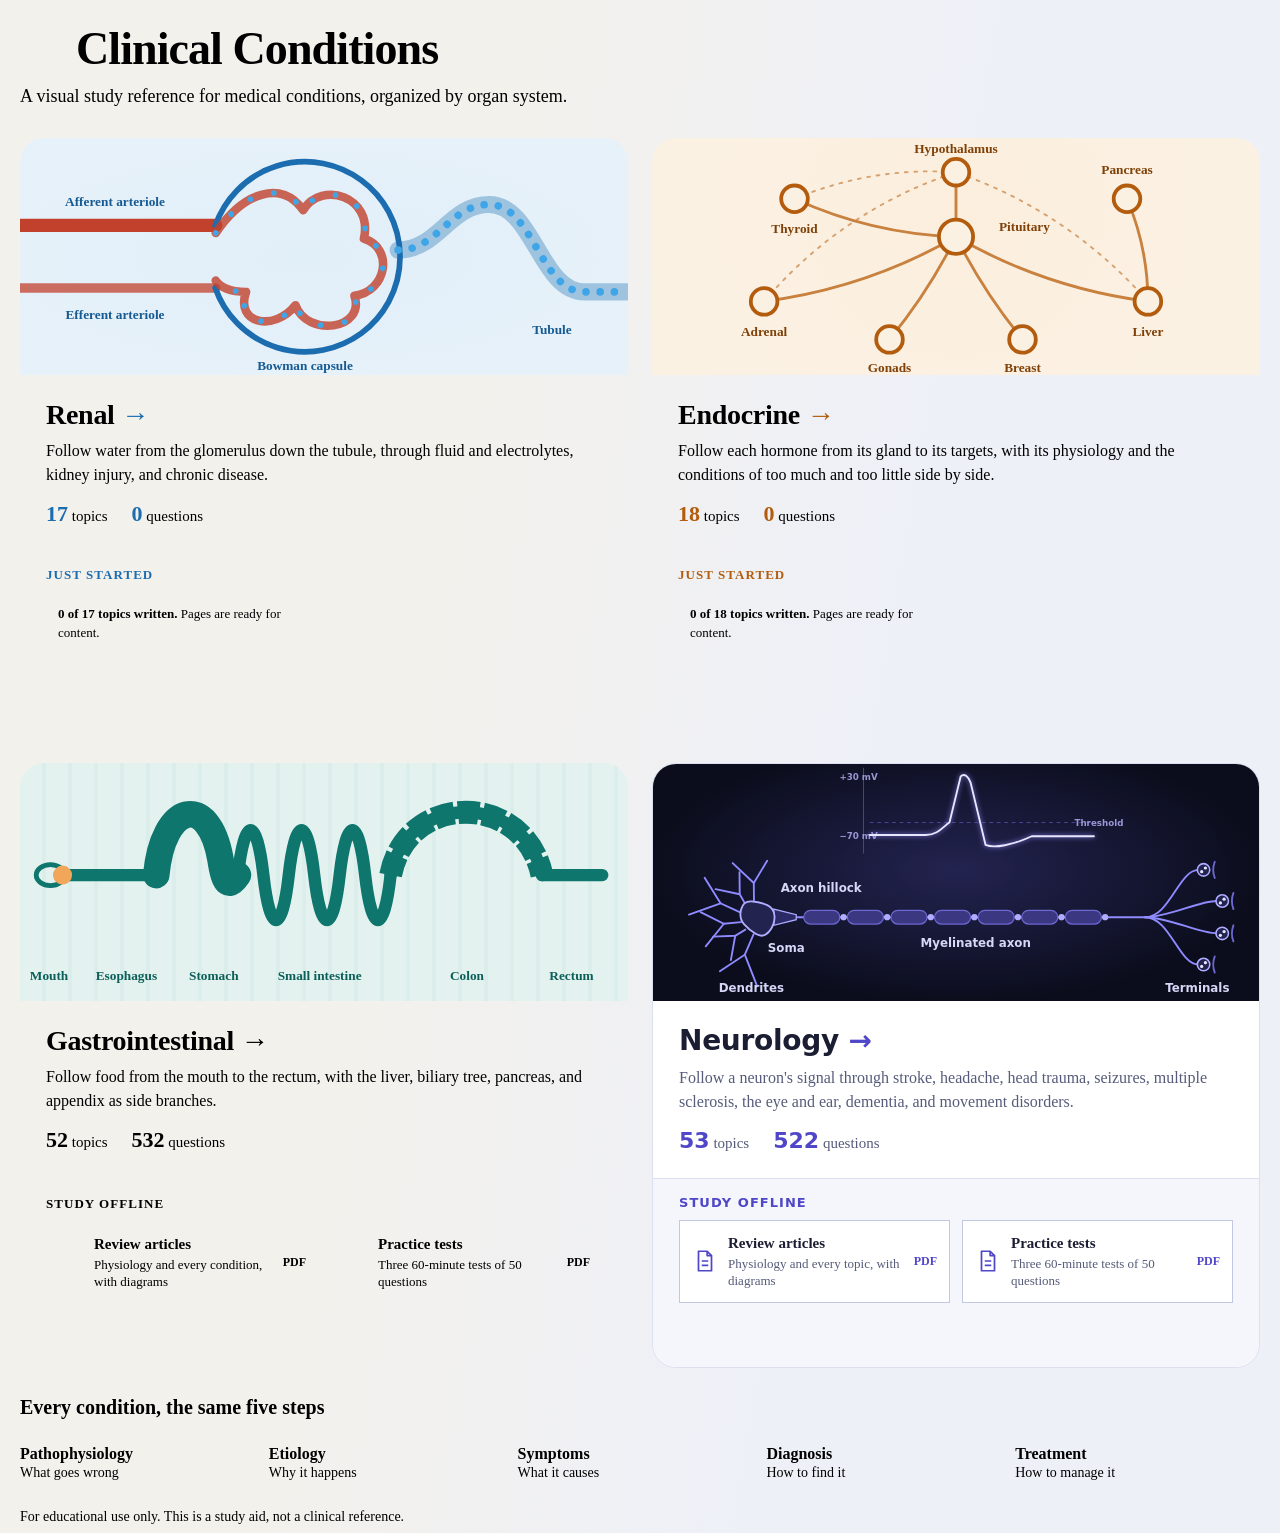
==== commit 0fe3062a: "Add a nervous system embryology page and align the neurology landing art Neurophysiology gains a Dev" ====
--- a/index.html
+++ b/index.html
@@ -3,3692 +3,225 @@
 <head>
     <meta charset="UTF-8">
     <meta name="viewport" content="width=device-width, initial-scale=1.0">
-    <title>GI Symptoms Reference</title>
-
-    <!-- Apply the saved theme before first paint to avoid a flash -->
+    <title>Clinical Conditions</title>
+
+    <!-- Links from before the restructure (e.g. index.html#gerd) all point to GI pages -->
     <script>
-        try {
-            const savedTheme = localStorage.getItem("gi-theme");
-            if (savedTheme) document.documentElement.dataset.theme = savedTheme;
-        } catch (error) {}
+        if (location.hash.length > 1) location.replace(`gi/index.html${location.hash}`);
     </script>
 
-    <link rel="stylesheet" href="style.css">
-    <script src="script.js" defer></script>
-    <script src="questions.js" defer></script>
-    <script src="quiz.js" defer></script>
+    <script src="shared/theme.js"></script>
+    <link rel="stylesheet" href="shared/style.css">
+    <link rel="stylesheet" href="landing.css">
 </head>
 
-<body>
-    <a class="skip-link" href="#content-panel">Skip to content</a>
-
-    <main class="app-container">
-
-        <!-- Left sidebar -->
-        <aside class="sidebar">
-            <div class="sidebar-header">
-                <h1>
-                    <span class="brand-mark" aria-hidden="true"></span>
-                    GI Conditions
-                </h1>
-                <button type="button" class="theme-toggle" id="theme-toggle" aria-label="Switch to dark theme">
-                    <span class="theme-icon" aria-hidden="true"></span>
-                </button>
-            </div>
-
-            <div class="search" role="search">
-                <label class="visually-hidden" for="condition-search">Search conditions and content</label>
-                <input type="search" id="condition-search" class="search-input" placeholder="Search…" autocomplete="off" aria-describedby="search-hint">
-                <kbd class="search-key" aria-hidden="true">/</kbd>
-            </div>
-            <p class="search-hint" id="search-hint" aria-live="polite"></p>
-
-            <nav class="condition-list" aria-label="GI conditions">
-                <p class="group-label" id="group-esophagus">Esophagus</p>
-                <div class="condition-group" role="group" aria-labelledby="group-esophagus">
-                    <button type="button" class="condition-item active" data-condition="esophagitis" aria-current="true">Esophagitis</button>
-                    <button type="button" class="condition-item" data-condition="esophageal-motility">Esophageal motility disorders</button>
-                    <button type="button" class="condition-item" data-condition="gerd">GERD <span class="condition-sub">Gastroesophageal reflux</span></button>
-                </div>
-
-                <p class="group-label" id="group-stomach">Stomach</p>
-                <div class="condition-group" role="group" aria-labelledby="group-stomach">
-                    <button type="button" class="condition-item" data-condition="gastritis">Gastritis</button>
-                    <button type="button" class="condition-item" data-condition="pud">PUD <span class="condition-sub">Peptic ulcer disease</span></button>
-                </div>
-
-                <p class="group-label" id="group-intestines">Intestines</p>
-                <div class="condition-group" role="group" aria-labelledby="group-intestines">
-                    <button type="button" class="condition-item" data-condition="malabsorption">Malabsorption</button>
-                    <button type="button" class="condition-item" data-condition="diverticular-diseases">Diverticular diseases</button>
-                    <button type="button" class="condition-item" data-condition="ibd">IBD <span class="condition-sub">Inflammatory bowel disease</span></button>
-                    <button type="button" class="condition-item" data-condition="ibs">IBS <span class="condition-sub">Irritable bowel syndrome</span></button>
-                    <button type="button" class="condition-item" data-condition="diarrhea">Diarrhea</button>
-                    <button type="button" class="condition-item" data-condition="intestinal-ischemia">Intestinal ischemia</button>
-                </div>
-
-                <p class="no-results" id="no-results" hidden>No matches</p>
-            </nav>
-
-            <button type="button" class="quiz-button" id="quiz-button">
-                <span class="quiz-button-icon" aria-hidden="true">?</span>
-                <span class="quiz-button-text">
-                    Practice quiz
-                    <span class="quiz-button-sub">USMLE-style questions</span>
-                </span>
-            </button>
-        </aside>
-
-        <!-- Announces the newly opened condition to screen readers -->
-        <p class="visually-hidden" id="view-status" role="status"></p>
-
-        <!-- Right content panel -->
-        <section class="content-panel" id="content-panel" tabindex="0" aria-label="Condition details">
-
-            <!-- Esophagitis -->
-            <article class="condition-content active" id="esophagitis">
-                <h2>Esophagitis</h2>
-
-                <section class="content-section">
-                    <h3>Pathophysiology</h3>
-                    <p>
-                        Various causes lead to mucosal damage, which leads to
-                        the inflammation of the esophagus.
-                    </p>
-                </section>
-
-                <section class="content-section">
-                    <h3>Etiology</h3>
-
-                    <div class="etiology-grid-5">
-
-                        <div class="etiology-column">
-                            <h4>Pill-induced</h4>
-                            <ul class="step">
-                                <li>
-                                    <abbr class="term" tabindex="0" data-definition="Nonsteroidal anti-inflammatory drugs">NSAIDs</abbr>,
-                                    <abbr class="term" tabindex="0" data-definition="Potassium chloride">KCl</abbr>
-                                </li>
-                                <li>Doxycycline</li>
-                                <li>Bisphosphonates</li>
-                            </ul>
+<body class="landing-page">
+    <main class="landing">
+        <header class="landing-header">
+            <h1>
+                <span class="brand-mark" aria-hidden="true"></span>
+                Clinical Conditions
+            </h1>
+            <p>A visual study reference for medical conditions, organized by organ system.</p>
+        </header>
+
+        <div class="worlds">
+            <article class="world is-renal">
+                <a class="world-link" href="renal/index.html">
+                    <div class="world-art">
+                        <svg viewBox="0 0 640 250" role="img" aria-label="Blood flows through the capillary loops of a glomerulus inside the Bowman capsule, and filtered water flows out down the tubule">
+                            <path class="renal-vessel" d="M0 92H206"/>
+                            <path class="renal-vessel is-efferent" d="M206 158H0"/>
+                            <path class="renal-capsule" d="M205.5 92.4A100 100 0 1 1 205.5 157.6"/>
+                            <path class="renal-tuft" d="M206 100C236 56 276 44 298 76C318 44 372 62 362 106C394 116 386 162 352 166C364 202 302 210 290 176C268 204 226 196 238 162C220 162 210 156 206 150"/>
+                            <path class="renal-tubule" d="M398 118C440 118 452 70 494 70C540 70 548 162 594 162L640 162"/>
+                            <path class="renal-water" pathLength="100" d="M206 100C236 56 276 44 298 76C318 44 372 62 362 106C394 116 386 162 352 166C364 202 302 210 290 176C268 204 226 196 238 162C220 162 210 156 206 150"/>
+                            <path class="renal-water is-filtrate" pathLength="100" d="M398 118C440 118 452 70 494 70C540 70 548 162 594 162L640 162"/>
+                            <text class="art-label" x="100" y="72">Afferent arteriole</text>
+                            <text class="art-label" x="100" y="190">Efferent arteriole</text>
+                            <text class="art-label" x="300" y="244">Bowman capsule</text>
+                            <text class="art-label" x="560" y="206">Tubule</text>
+                        </svg>
+                    </div>
+                    <div class="world-intro">
+                        <h2>Renal <span class="world-go" aria-hidden="true">→</span></h2>
+                        <p>Follow water from the glomerulus down the tubule, through fluid and electrolytes, kidney injury, and chronic disease.</p>
+                        <ul class="world-stats">
+                            <li><strong>17</strong> topics</li>
+                            <li><strong>0</strong> questions</li>
+                        </ul>
+                    </div>
+                </a>
+                <section class="world-shelf" aria-labelledby="renal-shelf">
+                    <h3 id="renal-shelf">Just started</h3>
+                    <div class="shelf-files">
+                        <div class="shelf-progress">
+                            <p><strong>0 of 17 topics written.</strong> Pages are ready for content.</p>
                         </div>
-
-                        <div class="etiology-column">
-                            <h4>Reflux-associated</h4>
-                            <ul class="step">
-                                <li><abbr class="term" tabindex="0" data-definition="Gastroesophageal reflux disease">GERD</abbr></li>
-                                <li>
-                                    Conditions that are nonresponsive to
-                                    <abbr class="term" tabindex="0" data-definition="Proton pump inhibitors">PPIs</abbr>
-                                </li>
-                            </ul>
+                    </div>
+                </section>
+            </article>
+
+            <article class="world is-endocrine">
+                <a class="world-link" href="endocrine/index.html">
+                    <div class="world-art">
+                        <svg viewBox="0 0 640 250" role="img" aria-label="A web of hormone signals runs from the hypothalamus and pituitary to the thyroid, adrenals, gonads, breast, and liver, with the pancreas signaling the liver and feedback returning to the hypothalamus">
+                            <path class="endo-feedback" d="M150 64Q232 30 320 36"/>
+                            <path class="endo-feedback" d="M118 172Q200 76 320 36"/>
+                            <path class="endo-feedback" d="M522 172Q439 78 320 36"/>
+                            <path class="endo-link" d="M320 36Q320 70 320 104"/>
+                            <path class="endo-link" d="M320 104Q231 101 150 64"/>
+                            <path class="endo-link" d="M320 104Q226 158 118 172"/>
+                            <path class="endo-link" d="M320 104Q291 162 250 212"/>
+                            <path class="endo-link" d="M320 104Q349 162 390 212"/>
+                            <path class="endo-link" d="M320 104Q414 158 522 172"/>
+                            <path class="endo-link" d="M500 64Q522 116 522 172"/>
+                            <path class="endo-signal" data-step="0" pathLength="100" d="M320 36Q320 70 320 104"/>
+                            <path class="endo-signal" data-step="1" pathLength="100" d="M320 104Q231 101 150 64"/>
+                            <path class="endo-signal" data-step="2" pathLength="100" d="M320 104Q226 158 118 172"/>
+                            <path class="endo-signal" data-step="3" pathLength="100" d="M320 104Q291 162 250 212"/>
+                            <path class="endo-signal" data-step="4" pathLength="100" d="M320 104Q349 162 390 212"/>
+                            <path class="endo-signal" data-step="5" pathLength="100" d="M320 104Q414 158 522 172"/>
+                            <path class="endo-signal" data-step="6" pathLength="100" d="M500 64Q522 116 522 172"/>
+                            <circle class="endo-gland" cx="320" cy="36" r="14"/>
+                            <circle class="endo-gland" cx="320" cy="104" r="18"/>
+                            <circle class="endo-gland" cx="150" cy="64" r="14"/>
+                            <circle class="endo-gland" cx="118" cy="172" r="14"/>
+                            <circle class="endo-gland" cx="250" cy="212" r="14"/>
+                            <circle class="endo-gland" cx="390" cy="212" r="14"/>
+                            <circle class="endo-gland" cx="522" cy="172" r="14"/>
+                            <circle class="endo-gland" cx="500" cy="64" r="14"/>
+                            <text class="art-label" x="320" y="16">Hypothalamus</text>
+                            <text class="art-label" x="392" y="98">Pituitary</text>
+                            <text class="art-label" x="150" y="100">Thyroid</text>
+                            <text class="art-label" x="118" y="208">Adrenal</text>
+                            <text class="art-label" x="250" y="246">Gonads</text>
+                            <text class="art-label" x="390" y="246">Breast</text>
+                            <text class="art-label" x="522" y="208">Liver</text>
+                            <text class="art-label" x="500" y="38">Pancreas</text>
+                        </svg>
+                    </div>
+                    <div class="world-intro">
+                        <h2>Endocrine <span class="world-go" aria-hidden="true">→</span></h2>
+                        <p>Follow each hormone from its gland to its targets, with its physiology and the conditions of too much and too little side by side.</p>
+                        <ul class="world-stats">
+                            <li><strong>18</strong> topics</li>
+                            <li><strong>0</strong> questions</li>
+                        </ul>
+                    </div>
+                </a>
+                <section class="world-shelf" aria-labelledby="endocrine-shelf">
+                    <h3 id="endocrine-shelf">Just started</h3>
+                    <div class="shelf-files">
+                        <div class="shelf-progress">
+                            <p><strong>0 of 18 topics written.</strong> Pages are ready for content.</p>
                         </div>
-
-                        <div class="etiology-column">
-                            <h4>Infectious</h4>
-                            <ul class="step">
-                                <li>Immunocompromised patients</li>
-                                <li>
-                                    <em>Candida</em> infections
-                                    <span class="badge">Most common</span>
-                                </li>
-                                <li>
-                                    <abbr class="term" tabindex="0" data-definition="Cytomegalovirus">CMV</abbr>,
-                                    <abbr class="term" tabindex="0" data-definition="Herpes simplex virus">HSV</abbr>
-                                    infections
-                                </li>
-                            </ul>
-                        </div>
-
-                        <div class="etiology-column">
-                            <h4>Caustic</h4>
-                            <ul class="step">
-                                <li>Ingestion of strong acid</li>
-                                <li>Ingestion of strong base</li>
-                            </ul>
-                        </div>
-
-                        <div class="etiology-column">
-                            <h4>Eosinophilic</h4>
-
-                            <div class="eosinophilic-diagram">
-                                <div class="triangle-diagram">
-                                    <svg class="triangle-lines" viewBox="0 0 200 160" aria-hidden="true">
-                                        <path d="M100 18 L28 118 L172 118 Z" />
-                                    </svg>
-
-                                    <span class="triangle-label asthma">Asthma</span>
-                                    <span class="triangle-label allergic-rhinitis">Allergic rhinitis</span>
-                                    <span class="triangle-label atopic-dermatitis">Atopic dermatitis</span>
-                                </div>
-
-                                <div class="diagram-plus">+</div>
-
-                                <div class="food-allergens">Food allergens</div>
-                            </div>
-                        </div>
-
-                    </div>
-                </section>
-
-                <section class="content-section">
-                    <h3>Symptoms and complications</h3>
-
-                    <div class="sc-grid">
-
-                        <!-- Symptoms -->
-                        <div>
-                            <h4 class="sc-heading">Symptoms</h4>
-                            <ul class="chip-list">
-                                <li><abbr class="term" tabindex="0" data-definition="Difficulty swallowing">Dysphagia</abbr></li>
-                                <li><abbr class="term" tabindex="0" data-definition="Painful swallowing">Odynophagia</abbr></li>
-                                <li>Heartburn</li>
-                                <li>Chest pain</li>
-                            </ul>
-                        </div>
-
-                        <!-- Complications -->
-                        <div>
-                            <h4 class="sc-heading">Complications</h4>
-                            <ul class="complication-list">
-                                <li>
-                                    <span class="complication-name">Strictures and ulcers</span>
-                                </li>
-                                <li>
-                                    <span class="complication-name">Bleeding</span>
-                                    <span class="complication-detail">
-                                        <abbr class="term" tabindex="0" data-definition="Vomiting blood">hematemesis</abbr>,
-                                        <abbr class="term" tabindex="0" data-definition="Black, tarry stool from digested blood">melena</abbr>
-                                    </span>
-                                </li>
-                                <li>
-                                    <span class="complication-name">Perforation</span>
-                                    <span class="complication-detail">
-                                        <abbr class="term" tabindex="0" data-definition="Air in the mediastinum, the space between the lungs">pneumomediastinum</abbr>,
-                                        <abbr class="term" tabindex="0" data-definition="Inflammation of the mediastinum">mediastinitis</abbr>
-                                    </span>
-                                </li>
-                                <li>
-                                    <span class="complication-name">Obstruction</span>
-                                </li>
-                                <li>
-                                    <span class="complication-name">Aspiration</span>
-                                    <span class="complication-detail">pneumonia</span>
-                                </li>
-                                <li>
-                                    <span class="complication-name">Barrett's esophagus</span>
-                                    <span class="complication-detail">Intestinal metaplasia</span>
-                                </li>
-                                <li>
-                                    <span class="complication-name">Esophageal adenocarcinoma</span>
-                                    <span class="complication-detail">Dysplasia</span>
-                                </li>
-                            </ul>
-                        </div>
-
-                    </div>
-                </section>
-
-                <section class="content-section">
-                    <h3>Diagnosis</h3>
-
-                    <div class="table-wrap">
-                        <table class="data-table">
-                            <thead>
-                                <tr>
-                                    <th scope="col">If there is</th>
-                                    <th scope="col">Obtain</th>
-                                </tr>
-                            </thead>
-                            <tbody>
-                                <tr>
-                                    <th scope="row">Bleeding</th>
-                                    <td><span>
-                                        <abbr class="term" tabindex="0" data-definition="Esophagogastroduodenoscopy">EGD</abbr> 
-                                        with biopsy
-                                    </span></td>
-                                </tr>
-                                <tr>
-                                    <th scope="row">Perforation</th>
-                                    <td><span>Contrast esophagram and 
-                                        <abbr class="term" tabindex="0" data-definition="Chest X-ray">CXR</abbr>, 
-                                        followed by surgery
-                                    </span></td>
-                                </tr>
-                            </tbody>
-                        </table>
-                    </div>
-                </section>
-
-                <section class="content-section">
-                    <h3>Treatment</h3>
-                    <p>
-                        Always give <strong>PPIs</strong> for esophagitis to prevent
-                        further mucosal damage, then treat the cause.
-                    </p>
-
-                    <div class="table-wrap">
-                        <table class="data-table">
-                            <thead>
-                                <tr>
-                                    <th scope="col">Cause</th>
-                                    <th scope="col">Treatment</th>
-                                </tr>
-                            </thead>
-                            <tbody>
-                                <tr>
-                                    <th scope="row">Pill-induced</th>
-                                    <td><span>Cease medications</span></td>
-                                </tr>
-                                <tr>
-                                    <th scope="row">Reflux-associated</th>
-                                    <td><span>Treat <button type="button" class="link-button" data-goto="gerd">GERD</button></span></td>
-                                </tr>
-                                <tr>
-                                    <th scope="row">Infectious</th>
-                                    <td><span>Prescribe antimicrobials</span></td>
-                                </tr>
-                                <tr>
-                                    <th scope="row">Caustic</th>
-                                    <td><span>Avoid vomiting and go for surgery</span></td>
-                                </tr>
-                                <tr>
-                                    <th scope="row">Eosinophilic</th>
-                                    <td><span>Avoid food allergens</span></td>
-                                </tr>
-                            </tbody>
-                        </table>
-                    </div>
-                </section>
-            </article>
-
-            <!-- Esophageal motility disorders -->
-            <article class="condition-content" id="esophageal-motility">
-                <h2>Esophageal Motility Disorders</h2>
-                
-                <section class="content-section">
-                    <h3>Pathophysiology</h3>
-                    <p>
-                        Neuromuscular dysfunctions of the esophagus cause dysphagia.
-                    </p>
-                </section>
-
-                <section class="content-section">
-                    <h3>Etiology</h3>
-
-                    <div class="etiology-grid-3">
-
-                        <!-- Achalasia -->
-                        <div class="etiology-column">
-                            <h4>Achalasia</h4>
-
-                            <ul class="step">
-                                <li>Idiopathic</li>
-                                <li><em>Trypanosoma cruzi</em></li>
-                            </ul>
-
-                            <div class="arrow-down" aria-hidden="true"></div>
-
-                            <ul class="step">
-                                <li><span class="change down">Decreased</span> myenteric plexus activity</li>
-                                <li>
-                                    <span class="change down">Decreased</span>
-                                    <abbr class="term" tabindex="0" data-definition="Nitric oxide">NO</abbr>,
-                                    <abbr class="term" tabindex="0" data-definition="Vasoactive intestinal peptide">VIP</abbr>
-                                    neurotransmitter activity
-                                </li>
-                            </ul>
-
-                            <div class="arrow-down" aria-hidden="true"></div>
-
-                            <ul class="step">
-                                <li>
-                                    <span class="change up">Increased</span>
-                                    <abbr class="term" tabindex="0" data-definition="Lower esophageal sphincter">LES</abbr> tone
-                                </li>
-                                <li><span class="change down">Decreased</span> mid-distal esophageal motility</li>
-                            </ul>
-                        </div>
-
-                        <!-- Diffuse esophageal spasm -->
-                        <div class="etiology-column">
-                            <h4>Diffuse esophageal spasm</h4>
-
-                            <ul class="step">
-                                <li>Trigger</li>
-                            </ul>
-
-                            <div class="arrow-down" aria-hidden="true"></div>
-
-                            <ul class="step">
-                                <li><span class="change erratic">Disorganized</span> mid-distal esophageal motility</li>
-                            </ul>
-                        </div>
-
-                        <!-- Esophageal scleroderma -->
-                        <div class="etiology-column">
-                            <h4>Esophageal scleroderma</h4>
-
-                            <ul class="step">
-                                <li>Atrophy</li>
-                                <li>Fibrosis</li>
-                            </ul>
-
-                            <div class="arrow-down" aria-hidden="true"></div>
-
-                            <ul class="step">
-                                <li>
-                                    <span class="change down">Decreased</span>
-                                    <abbr class="term" tabindex="0" data-definition="Lower esophageal sphincter">LES</abbr> tone
-                                </li>
-                                <li><span class="change down">Decreased</span> mid-distal esophageal motility</li>
-                            </ul>
-                        </div>
-
-                    </div>
-                </section>
-
-                <section class="content-section">
-                    <h3>Symptoms and complications</h3>
-
-                    <div class="sc-grid">
-
-                        <!-- Symptoms -->
-                        <div>
-                            <h4 class="sc-heading">Symptoms</h4>
-                            <ul class="chip-list">
-                                <li><abbr class="term" tabindex="0" data-definition="Difficulty swallowing">Dysphagia</abbr></li>
-                            </ul>
-                        </div>
-
-                        <!-- Complications -->
-                        <div>
-                            <h4 class="sc-heading">Complications</h4>
-                            <ul class="complication-list">
-                                <li>
-                                    <span class="complication-name">Aspiration</span>
-                                    <span class="complication-detail">pneumonia</span>
-                                </li>
-                                <li>
-                                    <span class="complication-name">Cancer</span>
-                                </li>
-                            </ul>
-                        </div>
-
-                    </div>
-                </section>
-
-                <section class="content-section">
-                    <h3>Diagnosis</h3>
-                    <p>Diagnostic tools include:</p>
-
-                    <ul class="test-list">
-                        <li>
-                            <span class="test-name">Barium swallow</span>
-                        </li>
-                        <li>
-                            <span class="test-name">
-                                <abbr class="term" tabindex="0" data-definition="Esophagogastroduodenoscopy">EGD</abbr> with biopsy
-                            </span>
-                        </li>
-                        <li class="gold-standard">
-                            <span class="test-name">Manometry</span>
-                            <span class="badge">Gold standard</span>
-                        </li>
-                    </ul>
-                </section>
-
-                <section class="content-section">
-                    <h3>Treatment</h3>
-
-                    <div class="table-wrap">
-                        <table class="data-table">
-                            <thead>
-                                <tr>
-                                    <th scope="col">Cause</th>
-                                    <th scope="col">Treatment</th>
-                                </tr>
-                            </thead>
-                            <tbody>
-                                <tr>
-                                    <th scope="row">Achalasia</th>
-                                    <td><span>CCB or nitrates, pneumatic dilation, or botulinum injection</span></td>
-                                </tr>
-                                <tr>
-                                    <th scope="row">Diffuse esophageal spasm</th>
-                                    <td><span>CCB or nitrates, pneumatic dilation, or botulinum injection</span></td>
-                                </tr>
-                                <tr>
-                                    <th scope="row">Esophageal scleroderma</th>
-                                    <td><abbr class="term" tabindex="0" data-definition="Proton pump inhibitors">PPIs</abbr></td>
-                                </tr>
-                            </tbody>
-                        </table>
-                    </div>
-                </section>
-            </article>
-
-            <!-- GERD -->
-            <article class="condition-content" id="gerd">
-                <h2>Gastroesophageal reflux disease (GERD)</h2>
-
-                <!-- Pathophysiology -->
-                <section class="content-section">
-                    <h3>Pathophysiology</h3>
-                    <p>
-                        <abbr class="term" tabindex="0" data-definition="Hydrochloric acid">HCl</abbr>
-                        enters the esophagus, causing mucosal damage.
-                    </p>
-                </section>
-
-                <!-- Etiology -->
-                <section class="content-section">
-                    <h3>Etiology</h3>
-
-                    <div class="etiology-grid-4">
-
-                        <div class="etiology-column">
-                            <h4>
-                                <span class="change down">Decreased</span>
-                                <abbr class="term" tabindex="0" data-definition="Lower esophageal sphincter">LES</abbr> tone
-                            </h4>
-                            <ul class="step">
-                                <li>Smoking</li>
-                                <li>Alcohol</li>
-                                <li>Caffeine</li>
-                            </ul>
-                        </div>
-
-                        <div class="etiology-column">
-                            <h4>Hiatal hernias</h4>
-                            <ul class="step">
-                                <li>Sliding hernias</li>
-                            </ul>
-                        </div>
-
-                        <div class="etiology-column">
-                            <h4>
-                                <span class="change up">Increased</span>
-                                <abbr class="term" tabindex="0" data-definition="Hydrochloric acid">HCl</abbr> production
-                            </h4>
-                            <ul class="step">
-                                <li>Smoking</li>
-                                <li>Alcohol</li>
-                                <li><abbr class="term" tabindex="0" data-definition="Nonsteroidal anti-inflammatory drugs">NSAIDs</abbr></li>
-                                <li><abbr class="term" tabindex="0" data-definition="Gastrin-secreting tumor that causes excess stomach acid">Zollinger-Ellison syndrome</abbr></li>
-                            </ul>
-                        </div>
-
-                        <div class="etiology-column">
-                            <h4>
-                                <span class="change up">Increased</span>
-                                intragastric pressure
-                            </h4>
-                            <ul class="step">
-                                <li>Obesity</li>
-                                <li><abbr class="term" tabindex="0" data-definition="Delayed stomach emptying">Gastroparesis</abbr></li>
-                                <li>Pregnancy</li>
-                            </ul>
-                        </div>
-
-                    </div>
-                </section>
-
-                <!-- Symptoms and complications -->
-                <section class="content-section">
-                    <h3>Symptoms and complications</h3>
-
-                    <div class="sc-grid">
-
-                        <div>
-                            <h4 class="sc-heading">Symptoms</h4>
-                            <ul class="chip-list">
-                                <li><abbr class="term" tabindex="0" data-definition="Difficulty swallowing">Dysphagia</abbr></li>
-                                <li><abbr class="term" tabindex="0" data-definition="Indigestion; discomfort in the upper abdomen">Dyspepsia</abbr></li>
-                                <li>Heartburn</li>
-                                <li>Chest pain</li>
-                            </ul>
-                        </div>
-
-                        <div>
-                            <h4 class="sc-heading">Complications</h4>
-                            <ul class="complication-list">
-                                <li>
-                                    <span class="complication-name">Bleeding</span>
-                                    <span class="complication-detail">
-                                        <abbr class="term" tabindex="0" data-definition="Vomiting blood">hematemesis</abbr>,
-                                        <abbr class="term" tabindex="0" data-definition="Black, tarry stool from digested blood">melena</abbr>
-                                    </span>
-                                </li>
-                                <li>
-                                    <span class="complication-name">Perforation</span>
-                                    <span class="complication-detail">
-                                        <abbr class="term" tabindex="0" data-definition="Air in the mediastinum, the space between the lungs">pneumomediastinum</abbr>,
-                                        <abbr class="term" tabindex="0" data-definition="Inflammation of the mediastinum">mediastinitis</abbr>
-                                    </span>
-                                </li>
-                                <li>
-                                    <span class="complication-name">Obstruction</span>
-                                </li>
-                                <li>
-                                    <span class="complication-name">Aspiration</span>
-                                    <span class="complication-detail">pneumonia</span>
-                                </li>
-                                <li>
-                                    <span class="complication-name">Barrett's esophagus</span>
-                                    <span class="complication-detail">Intestinal metaplasia</span>
-                                </li>
-                                <li>
-                                    <span class="complication-name">Esophageal adenocarcinoma</span>
-                                    <span class="complication-detail">Dysplasia</span>
-                                </li>
-                            </ul>
-                        </div>
-
-                    </div>
-                </section>
-
-                <!-- Diagnosis -->
-                <section class="content-section">
-                    <h3>Diagnosis</h3>
-
-                    <div class="table-wrap">
-                        <table class="data-table">
-                            <thead>
-                                <tr>
-                                    <th scope="col">If there is</th>
-                                    <th scope="col">Obtain</th>
-                                </tr>
-                            </thead>
-                            <tbody>
-                                <tr>
-                                    <th scope="row">Bleeding</th>
-                                    <td><span>
-                                        <abbr class="term" tabindex="0" data-definition="Esophagogastroduodenoscopy">EGD</abbr> 
-                                        with biopsy
-                                    </span></td>
-                                </tr>
-                                <tr>
-                                    <th scope="row">Perforation</th>
-                                    <td><span>Contrast esophagram and 
-                                        <abbr class="term" tabindex="0" data-definition="Chest X-ray">CXR</abbr>, 
-                                        followed by surgery
-                                    </span></td>
-                                </tr>
-                            </tbody>
-                        </table>
-                    </div>
-
-                    <div class="flow">
-                        <div class="flow-step">
-                            <span class="flow-condition">If there is chest pain</span>
-                            <span class="flow-action">
-                                <abbr class="term" tabindex="0" data-definition="Electrocardiogram">ECG</abbr>
-                            </span>
-                        </div>
-
-                        <div class="arrow-down" aria-hidden="true"></div>
-
-                        <div class="flow-step">
-                            <span class="flow-condition">Then</span>
-                            <span class="flow-action">
-                                Initiate
-                                <abbr class="term" tabindex="0" data-definition="Proton pump inhibitor">PPI</abbr>
-                                trial
-                            </span>
-                        </div>
-
-                        <div class="arrow-down" aria-hidden="true"></div>
-
-                        <div class="flow-step">
-                            <span class="flow-condition">If there is no improvement</span>
-                            <span class="flow-action">
-                                <abbr class="term" tabindex="0" data-definition="Esophagogastroduodenoscopy">EGD</abbr>
-                                with biopsy
-                            </span>
-                        </div>
-                    </div>
-                </section>
-
-                <!-- Treatment -->
-                <section class="content-section">
-                    <h3>Treatment</h3>
-                    <p>
-                        Always prescribe
-                        <strong><abbr class="term" tabindex="0" data-definition="Proton pump inhibitors">PPIs</abbr></strong>
-                        or
-                        <strong><abbr class="term" tabindex="0" data-definition="Histamine-2 receptor antagonists">H2R antagonists</abbr></strong>.
-                    </p>
-
-                    <div class="table-wrap">
-                        <table class="data-table">
-                            <thead>
-                                <tr>
-                                    <th scope="col">If</th>
-                                    <th scope="col">Then</th>
-                                </tr>
-                            </thead>
-                            <tbody>
-                                <tr>
-                                    <th scope="row">On <abbr class="term" tabindex="0" data-definition="Nonsteroidal anti-inflammatory drugs">NSAIDs</abbr></th>
-                                    <td><span>Stop medications</span></td>
-                                </tr>
-                                <tr>
-                                    <th scope="row">Refractory to treatment</th>
-                                    <td>
-                                        <span>
-                                            <abbr class="term" tabindex="0" data-definition="Surgery that wraps the top of the stomach around the lower esophagus">Nissen fundoplication</abbr>
-                                        </span>
-                                    </td>
-                                </tr>
-                                <tr>
-                                    <th scope="row">Cancer surveillance</th>
-                                    <td>
-                                        <span>
-                                            <abbr class="term" tabindex="0" data-definition="Esophagogastroduodenoscopy">EGD</abbr>
-                                            <abbr class="term" tabindex="0" data-definition="Every 3 to 5 years">q3-5y</abbr>
-                                        </span>
-                                    </td>
-                                </tr>
-                            </tbody>
-                        </table>
-                    </div>
-                </section>
-            </article>
-
-            <article class="condition-content" id="gastritis">
-                <h2>Gastritis</h2>
-
-                <!-- Pathophysiology -->
-                <section class="content-section">
-                    <h3>Pathophysiology</h3>
-                    <p>
-                        Damage to the stomach leads to inflammation of the stomach's mucosal lining.
-                    </p>
-                    <p class="sc-note">Associated with:</p>
-                    <ul class="chip-list">
-                        <li>Antrum</li>
-                        <li>Shallow erosions</li>
-                        <li>Shallow mucosal layers</li>
-                    </ul>
-                </section>
-
-                <!-- Etiology -->
-                <section class="content-section">
-                    <h3>Etiology</h3>
-
-                    <div class="etiology-grid-3">
-
-                        <!-- NSAIDs and alcohol -->
-                        <div class="etiology-column">
-                            <h4>
-                                <abbr class="term" tabindex="0" data-definition="Nonsteroidal anti-inflammatory drugs">NSAIDs</abbr>
-                                and alcohol
-                            </h4>
-
-                            <ul class="step">
-                                <li>
-                                    <abbr class="term" tabindex="0" data-definition="Cyclooxygenase">COX</abbr> inhibition
-                                </li>
-                            </ul>
-
-                            <div class="arrow-down" aria-hidden="true"></div>
-
-                            <ul class="step">
-                                <li>
-                                    <span class="change down">Decreased</span>
-                                    <abbr class="term" tabindex="0" data-definition="Prostaglandins">PG</abbr>
-                                </li>
-                            </ul>
-
-                            <div class="arrow-down" aria-hidden="true"></div>
-
-                            <ul class="step">
-                                <li>
-                                    <span class="change up">Increased</span>
-                                    <abbr class="term" tabindex="0" data-definition="Hydrochloric acid">HCl</abbr> production
-                                </li>
-                                <li><span class="change down">Decreased</span> mucus production</li>
-                            </ul>
-                        </div>
-
-                        <!-- H. pylori -->
-                        <div class="etiology-column">
-                            <h4>
-                                <abbr class="term" tabindex="0" data-definition="Helicobacter pylori"><em>H. pylori</em></abbr>
-                            </h4>
-
-                            <ul class="step">
-                                <li>Infection</li>
-                            </ul>
-
-                            <div class="arrow-down" aria-hidden="true"></div>
-
-                            <ul class="step">
-                                <li><span class="change up">Increased</span> gastrin production</li>
-                            </ul>
-
-                            <div class="arrow-down" aria-hidden="true"></div>
-
-                            <ul class="step">
-                                <li>
-                                    <span class="change up">Increased</span>
-                                    <abbr class="term" tabindex="0" data-definition="Hydrochloric acid">HCl</abbr> production
-                                </li>
-                            </ul>
-                        </div>
-
-                        <!-- Curling's ulcers -->
-                        <div class="etiology-column">
-                            <h4>Curling's ulcers</h4>
-
-                            <ul class="step">
-                                <li>Severe burns</li>
-                            </ul>
-
-                            <div class="arrow-down" aria-hidden="true"></div>
-
-                            <ul class="step">
-                                <li>Hypovolemia</li>
-                            </ul>
-
-                            <div class="arrow-down" aria-hidden="true"></div>
-
-                            <ul class="step">
-                                <li>Mucosal ischemia</li>
-                            </ul>
-                        </div>
-
-                        <!-- Cushing's ulcers -->
-                        <div class="etiology-column">
-                            <h4>Cushing's ulcers</h4>
-
-                            <ul class="step">
-                                <li>
-                                    <span class="change up">Increased</span>
-                                    <abbr class="term" tabindex="0" data-definition="Intracranial pressure">ICP</abbr>
-                                </li>
-                            </ul>
-
-                            <div class="arrow-down" aria-hidden="true"></div>
-
-                            <ul class="step">
-                                <li>
-                                    <span class="change up">Increased</span>
-                                    <abbr class="term" tabindex="0" data-definition="Cranial nerve X (the vagus nerve)">CN X</abbr> activity
-                                </li>
-                            </ul>
-
-                            <div class="arrow-down" aria-hidden="true"></div>
-
-                            <ul class="step">
-                                <li><span class="change up">Increased</span> submucosal activity</li>
-                            </ul>
-
-                            <div class="arrow-down" aria-hidden="true"></div>
-
-                            <ul class="step">
-                                <li>
-                                    <span class="change up">Increased</span>
-                                    <abbr class="term" tabindex="0" data-definition="Hydrochloric acid">HCl</abbr> production
-                                </li>
-                            </ul>
-                        </div>
-
-                        <!-- Autoimmune gastritis -->
-                        <div class="etiology-column">
-                            <h4>Autoimmune gastritis</h4>
-
-                            <ul class="step">
-                                <li>Autoantibodies attack parietal cells</li>
-                            </ul>
-
-                            <div class="arrow-down" aria-hidden="true"></div>
-
-                            <ul class="step">
-                                <li>
-                                    <span class="change down">Decreased</span>
-                                    <abbr class="term" tabindex="0" data-definition="Hydrochloric acid">HCl</abbr>
-                                    and
-                                    <abbr class="term" tabindex="0" data-definition="Intrinsic factor">IF</abbr> production
-                                </li>
-                            </ul>
-
-                            <div class="arrow-down" aria-hidden="true"></div>
-
-                            <ul class="step">
-                                <li>Fundal atrophy</li>
-                                <li>
-                                    <span class="muted">Rather than inflammation or erosions</span>
-                                </li>
-                            </ul>
-                        </div>
-
-                    </div>
-
-                    <p class="note">
-                        <strong>Note:</strong> Curling's and Cushing's ulcers are not true ulcers
-                        because they do not erode past the muscularis mucosae.
-                    </p>
-                </section>
-
-                <p class="see-also">
-                    More information can be found in
-                    <button type="button" class="link-button" data-goto="pud">PUD</button>.
-                </p>
-            </article>
-
-            <article class="condition-content" id="pud">
-                <h2>Peptic Ulcer Disease (PUD)</h2>
-
-                <!-- Pathophysiology -->
-                <section class="content-section">
-                    <h3>Pathophysiology</h3>
-                    <p>
-                        Damage to the stomach leads to ulceration of the mucosal lining,
-                        which extends beyond the muscularis mucosae.
-                    </p>
-                </section>
-
-                <!-- Etiology -->
-                <section class="content-section">
-                    <h3>Etiology</h3>
-
-                    <!-- H. pylori feature card -->
-                    <div class="etiology-column etiology-feature">
-                        <h4>
-                            <abbr class="term" tabindex="0" data-definition="Helicobacter pylori"><em>H. pylori</em></abbr>
-                            <span class="badge">Most common</span>
-                        </h4>
-
-                        <div class="feature-grid">
-
-                            <div>
-                                <p class="sc-note">Characteristics:</p>
-                                <ul class="chip-list">
-                                    <li>Gram-negative</li>
-                                    <li>Urease-positive</li>
-                                    <li>Multiple flagella</li>
-                                    <li>Lives in the gastric mucosa</li>
-                                </ul>
-
-                                <p class="sc-note">Virulence factors:</p>
-                                <ul class="chip-list">
-                                    <li>Ureases</li>
-                                    <li>
-                                        Cytotoxins
-                                        (<abbr class="term" tabindex="0" data-definition="Vacuolating cytotoxin A">VacA</abbr>,
-                                        <abbr class="term" tabindex="0" data-definition="Cytotoxin-associated gene A">CagA</abbr>)
-                                    </li>
-                                    <li>Mucinases</li>
-                                    <li>Phospholipases</li>
-                                    <li>
-                                        <abbr class="term" tabindex="0" data-definition="Platelet-activating factors">PAF</abbr>
-                                    </li>
-                                </ul>
-                            </div>
-
-                            <div>
-                                <p class="sc-note">Chronic infection leads to:</p>
-
-                                <ul class="step">
-                                    <li>Gastritis</li>
-                                </ul>
-
-                                <div class="arrow-down" aria-hidden="true"></div>
-
-                                <ul class="step">
-                                    <li>Atrophy</li>
-                                    <li>Intestinal metaplasia</li>
-                                </ul>
-
-                                <div class="arrow-down" aria-hidden="true"></div>
-
-                                <ul class="step">
-                                    <li>Dysplasia</li>
-                                    <li>Gastric cancer</li>
-                                </ul>
-
-                                <div class="arrow-down" aria-hidden="true"></div>
-
-                                <ul class="step">
-                                    <li>
-                                        Gastric
-                                        <abbr class="term" tabindex="0" data-definition="Mucosa-associated lymphoid tissue">MALT</abbr>
-                                        lymphoma
-                                    </li>
-                                </ul>
-                            </div>
-
-                        </div>
-                    </div>
-
-                    <div class="etiology-grid-2">
-
-                        <!-- NSAIDs and alcohol -->
-                        <div class="etiology-column">
-                            <h4>
-                                <abbr class="term" tabindex="0" data-definition="Nonsteroidal anti-inflammatory drugs">NSAIDs</abbr>
-                                and alcohol
-                                <span class="badge">2nd most common</span>
-                            </h4>
-
-                            <ul class="step">
-                                <li>
-                                    <abbr class="term" tabindex="0" data-definition="Cyclooxygenase">COX</abbr> inhibition
-                                </li>
-                            </ul>
-
-                            <div class="arrow-down" aria-hidden="true"></div>
-
-                            <ul class="step">
-                                <li>
-                                    <span class="change down">Decreased</span>
-                                    <abbr class="term" tabindex="0" data-definition="Prostaglandins">PG</abbr>
-                                </li>
-                            </ul>
-
-                            <div class="arrow-down" aria-hidden="true"></div>
-
-                            <ul class="step">
-                                <li>
-                                    <span class="change up">Increased</span>
-                                    <abbr class="term" tabindex="0" data-definition="Hydrochloric acid">HCl</abbr> production
-                                </li>
-                                <li><span class="change down">Decreased</span> mucus production</li>
-                            </ul>
-                        </div>
-
-                        <!-- Gastrinomas -->
-                        <div class="etiology-column">
-                            <h4>Gastrinomas</h4>
-
-                            <ul class="step">
-                                <li>
-                                    Conditions such as
-                                    <abbr class="term" tabindex="0" data-definition="Gastrin-secreting tumor that causes excess stomach acid">Zollinger-Ellison syndrome</abbr>
-                                </li>
-                            </ul>
-
-                            <div class="arrow-down" aria-hidden="true"></div>
-
-                            <ul class="step">
-                                <li>Gastrin production</li>
-                            </ul>
-
-                            <div class="arrow-down" aria-hidden="true"></div>
-
-                            <ul class="step">
-                                <li>
-                                    <span class="change up">Increased</span>
-                                    <abbr class="term" tabindex="0" data-definition="Hydrochloric acid">HCl</abbr> production
-                                </li>
-                            </ul>
-                        </div>
-
-                    </div>
-                </section>
-
-                <!-- Symptoms and complications -->
-                <section class="content-section">
-                    <h3>Symptoms and complications</h3>
-
-                    <p class="sc-note">There are two types of peptic ulcer, with opposite pain patterns:</p>
-
-                    <div class="table-wrap">
-                        <table class="data-table">
-                            <thead>
-                                <tr>
-                                    <th scope="col">Pain when…</th>
-                                    <th scope="col">Gastric ulcer</th>
-                                    <th scope="col">Duodenal ulcer</th>
-                                </tr>
-                            </thead>
-                            <tbody>
-                                <tr>
-                                    <th scope="row">Eating</th>
-                                    <td>Worse</td>
-                                    <td>Better</td>
-                                </tr>
-                                <tr>
-                                    <th scope="row">Fasting</th>
-                                    <td>Better</td>
-                                    <td>Worse</td>
-                                </tr>
-                            </tbody>
-                        </table>
-                    </div>
-
-                    <div class="sc-grid subsection">
-
-                        <div>
-                            <h4 class="sc-heading">Symptoms</h4>
-
-                            <p class="sc-note">Both types cause pain that is:</p>
-                            <ul class="chip-list">
-                                <li>Epigastric</li>
-                                <li>Dull</li>
-                                <li>Burning</li>
-                            </ul>
-
-                            <p class="sc-note">Other general symptoms:</p>
-                            <ul class="chip-list">
-                                <li>Nausea</li>
-                                <li>Vomiting</li>
-                                <li>Heartburn</li>
-                                <li>Bloating</li>
-                                <li>Fullness</li>
-                                <li>Belching</li>
-                                <li>Fatigue</li>
-                            </ul>
-                        </div>
-
-                        <div>
-                            <h4 class="sc-heading">Complications</h4>
-                            <ul class="complication-list">
-                                <li>
-                                    <span class="complication-name">Bleeding</span>
-                                    <span class="complication-detail">
-                                        <abbr class="term" tabindex="0" data-definition="Vomiting blood">hematemesis</abbr>,
-                                        <abbr class="term" tabindex="0" data-definition="Black, tarry stool from digested blood">melena</abbr>
-                                    </span>
-                                </li>
-                                <li>
-                                    <span class="complication-name">Perforation</span>
-                                    <span class="complication-detail">
-                                        <abbr class="term" tabindex="0" data-definition="Free air in the abdominal cavity">pneumoperitoneum</abbr>,
-                                        <abbr class="term" tabindex="0" data-definition="Inflammation of the peritoneum">peritonitis</abbr>
-                                    </span>
-                                </li>
-                                <li>
-                                    <span class="complication-name">Gastric outlet obstruction</span>
-                                    <span class="complication-detail">
-                                        vomiting, pain, malnutrition,
-                                        <abbr class="term" tabindex="0" data-definition="Splashing sound heard over the stomach when the abdomen is shaken">succussion splash</abbr>
-                                    </span>
-                                </li>
-                                <li><span class="complication-name">Intestinal metaplasia</span></li>
-                                <li><span class="complication-name">Gastric cancer</span></li>
-                                <li>
-                                    <span class="complication-name">
-                                        Gastric
-                                        <abbr class="term" tabindex="0" data-definition="Mucosa-associated lymphoid tissue">MALT</abbr>
-                                        lymphoma
-                                    </span>
-                                </li>
-                            </ul>
-                        </div>
-
-                    </div>
-                </section>
-
-                <!-- Diagnosis -->
-                <section class="content-section">
-                    <h3>Diagnosis</h3>
-
-                    <div class="subsection">
-                        <h4 class="sc-heading">Complications</h4>
-                        <div class="table-wrap">
-                            <table class="data-table">
-                                <thead>
-                                    <tr>
-                                        <th scope="col">If there is</th>
-                                        <th scope="col">Obtain</th>
-                                    </tr>
-                                </thead>
-                                <tbody>
-                                    <tr>
-                                        <th scope="row">Perforation</th>
-                                        <td>Abdominal X-ray</td>
-                                    </tr>
-                                    <tr>
-                                        <th scope="row">Bleeding</th>
-                                        <td>
-                                            <abbr class="term" tabindex="0" data-definition="Esophagogastroduodenoscopy">EGD</abbr>
-                                            with biopsy
-                                        </td>
-                                    </tr>
-                                </tbody>
-                            </table>
-                        </div>
-                    </div>
-
-                    <div class="subsection">
-                        <h4 class="sc-heading">Check for <em>H. pylori</em></h4>
-
-                        <ul class="test-list">
-                            <li><span class="test-name">Urea breath test</span></li>
-                            <li><span class="test-name">Stool antigen test</span></li>
-                            <li><span class="test-name">Rapid urease test</span></li>
-                            <li><span class="test-name">Histology</span></li>
-                        </ul>
-
-                        <p class="note">
-                            <strong>Note:</strong> stop
-                            <abbr class="term" tabindex="0" data-definition="Proton pump inhibitors">PPIs</abbr>
-                            2 weeks before testing, and
-                            <abbr class="term" tabindex="0" data-definition="Antibiotics">ABX</abbr>
-                            and bismuth 4 weeks before testing.
-                        </p>
-                    </div>
-
-                    <div class="subsection">
-                        <h4 class="sc-heading">If no <em>H. pylori</em> is detected</h4>
-
-                        <div class="flow">
-                            <div class="flow-step">
-                                <span class="flow-condition">Check for gastrin</span>
-                                <span class="flow-action">Gastrin levels</span>
-                            </div>
-
-                            <div class="arrow-down" aria-hidden="true"></div>
-
-                            <div class="flow-step">
-                                <span class="flow-condition">Then, to check for Zollinger-Ellison syndrome</span>
-                                <span class="flow-action">Secretin stimulation test</span>
-                            </div>
-                        </div>
-                    </div>
-                </section>
-
-                <!-- Treatment -->
-                <section class="content-section">
-                    <h3>Treatment</h3>
-
-                    <div class="subsection">
-                        <h4 class="sc-heading">Complications</h4>
-                        <div class="table-wrap">
-                            <table class="data-table">
-                                <thead>
-                                    <tr>
-                                        <th scope="col">If there is</th>
-                                        <th scope="col">Give</th>
-                                    </tr>
-                                </thead>
-                                <tbody>
-                                    <tr>
-                                        <th scope="row">Perforation</th>
-                                        <td>
-                                            <ul class="chip-list">
-                                                <li><abbr class="term" tabindex="0" data-definition="Intravenous">IV</abbr> fluids</li>
-                                                <li><abbr class="term" tabindex="0" data-definition="Intravenous">IV</abbr> <abbr class="term" tabindex="0" data-definition="Proton pump inhibitor">PPI</abbr></li>
-                                                <li><abbr class="term" tabindex="0" data-definition="Intravenous">IV</abbr> <abbr class="term" tabindex="0" data-definition="Antibiotics">ABX</abbr></li>
-                                                <li>Surgery</li>
-                                            </ul>
-                                        </td>
-                                    </tr>
-                                    <tr>
-                                        <th scope="row">Bleeding</th>
-                                        <td>
-                                            <ul class="chip-list">
-                                                <li><abbr class="term" tabindex="0" data-definition="Intravenous">IV</abbr> fluids</li>
-                                                <li><abbr class="term" tabindex="0" data-definition="Intravenous">IV</abbr> <abbr class="term" tabindex="0" data-definition="Proton pump inhibitor">PPI</abbr></li>
-                                                <li><abbr class="term" tabindex="0" data-definition="Esophagogastroduodenoscopy">EGD</abbr></li>
-                                                <li>Surgery</li>
-                                            </ul>
-                                        </td>
-                                    </tr>
-                                </tbody>
-                            </table>
-                        </div>
-                    </div>
-
-                    <div class="subsection">
-                        <h4 class="sc-heading">Medications</h4>
-                        <div class="table-wrap">
-                            <table class="data-table">
-                                <thead>
-                                    <tr>
-                                        <th scope="col">To</th>
-                                        <th scope="col">Use</th>
-                                    </tr>
-                                </thead>
-                                <tbody>
-                                    <tr>
-                                        <th scope="row">Suppress acid</th>
-                                        <td>
-                                            <ul class="chip-list">
-                                                <li>Antacids</li>
-                                                <li><abbr class="term" tabindex="0" data-definition="Histamine-2 receptor antagonists">H2R</abbr> antagonists</li>
-                                                <li><abbr class="term" tabindex="0" data-definition="Proton pump inhibitors">PPIs</abbr></li>
-                                            </ul>
-                                        </td>
-                                    </tr>
-                                    <tr>
-                                        <th scope="row">Protect the mucosa</th>
-                                        <td>
-                                            <ul class="chip-list">
-                                                <li><abbr class="term" tabindex="0" data-definition="Synthetic prostaglandin analog">Misoprostol</abbr></li>
-                                                <li><abbr class="term" tabindex="0" data-definition="Coats the ulcer to form a protective barrier">Sucralfate</abbr></li>
-                                                <li>Bismuth</li>
-                                            </ul>
-                                        </td>
-                                    </tr>
-                                </tbody>
-                            </table>
-                        </div>
-                    </div>
-
-                    <div class="subsection">
-                        <h4 class="sc-heading">Eradicate <em>H. pylori</em></h4>
-
-                        <!-- First line -->
-                        <div class="regimen">
-                            <p class="sc-note">
-                                <span class="badge">First line</span>
-                                Triple therapy,
-                                <abbr class="term" tabindex="0" data-definition="Twice daily">bd</abbr>
-                                for 7-14 days
-                            </p>
-
-                            <div class="formula">
-                                <div class="formula-item">
-                                    <abbr class="term" tabindex="0" data-definition="Proton pump inhibitor">PPI</abbr>
-                                </div>
-                                <span class="formula-plus" aria-hidden="true">+</span>
-                                <div class="formula-item">
-                                    Amoxicillin
-                                    <small>metronidazole if allergic</small>
-                                </div>
-                                <span class="formula-plus" aria-hidden="true">+</span>
-                                <div class="formula-item">Clarithromycin</div>
-                            </div>
-                        </div>
-
-                        <!-- Alternatives -->
-                        <div class="regimen">
-                            <p class="sc-note">Alternative regimens</p>
-
-                            <div class="formula">
-                                <div class="formula-item">
-                                    <abbr class="term" tabindex="0" data-definition="Proton pump inhibitor">PPI</abbr>
-                                </div>
-                                <span class="formula-plus" aria-hidden="true">+</span>
-                                <div class="formula-item">Amoxicillin</div>
-                                <span class="formula-plus" aria-hidden="true">+</span>
-                                <div class="formula-item">Levofloxacin</div>
-                            </div>
-
-                            <div class="formula">
-                                <div class="formula-item">
-                                    <abbr class="term" tabindex="0" data-definition="Proton pump inhibitor">PPI</abbr>
-                                </div>
-                                <span class="formula-plus" aria-hidden="true">+</span>
-                                <div class="formula-item">Metronidazole</div>
-                                <span class="formula-plus" aria-hidden="true">+</span>
-                                <div class="formula-item">Tetracycline</div>
-                                <span class="formula-plus" aria-hidden="true">+</span>
-                                <div class="formula-item">Bismuth</div>
-                            </div>
-
-                            <div class="formula">
-                                <div class="formula-item">
-                                    <abbr class="term" tabindex="0" data-definition="Proton pump inhibitor">PPI</abbr>
-                                </div>
-                                <span class="formula-plus" aria-hidden="true">+</span>
-                                <div class="formula-item">Amoxicillin</div>
-                                <span class="formula-plus" aria-hidden="true">+</span>
-                                <div class="formula-item">Rifabutin</div>
-                            </div>
-                        </div>
-                    </div>
-                </section>
-
-                <p class="see-also">
-                    Compare with
-                    <button type="button" class="link-button" data-goto="gastritis">Gastritis</button>
-                </p>
-            </article>
-
-            <article class="condition-content" id="malabsorption">
-                <h2>Malabsorption</h2>
-
-                <!-- Pathophysiology -->
-                <section class="content-section">
-                    <h3>Pathophysiology</h3>
-
-                    <div class="table-wrap">
-                        <table class="data-table">
-                            <thead>
-                                <tr>
-                                    <th scope="col">Feature</th>
-                                    <th scope="col">True malabsorption</th>
-                                    <th scope="col">Maldigestion</th>
-                                </tr>
-                            </thead>
-                            <tbody>
-                                <tr>
-                                    <th scope="row">Mucosal injury</th>
-                                    <td>Yes</td>
-                                    <td>No</td>
-                                </tr>
-                                <tr>
-                                    <th scope="row">Enzyme function</th>
-                                    <td>Normal</td>
-                                    <td>Altered</td>
-                                </tr>
-                            </tbody>
-                        </table>
-                    </div>
-                </section>
-
-                <!-- Etiology -->
-                <section class="content-section">
-                    <h3>Etiology</h3>
-
-                    <!-- True malabsorption -->
-                    <div class="subsection">
-                        <h4 class="sc-heading">True malabsorption</h4>
-
-                        <!-- Celiac feature card -->
-                        <div class="etiology-column etiology-feature">
-                            <h4>Celiac disease</h4>
-
-                            <div class="feature-grid">
-
-                                <div>
-                                    <p class="sc-note">Associated with:</p>
-                                    <ul class="chip-list">
-                                        <li>
-                                            <abbr class="term" tabindex="0" data-definition="Human leukocyte antigen">HLA</abbr> DQ2/8
-                                        </li>
-                                    </ul>
-
-                                    <p class="sc-note">Triggered by gliadin from gluten, found in:</p>
-                                    <ul class="chip-list">
-                                        <li>Wheat</li>
-                                        <li>Rye</li>
-                                        <li>Barley</li>
-                                    </ul>
-                                </div>
-
-                                <div>
-                                    <ul class="step">
-                                        <li>Gliadin binds antigen-presenting cells</li>
-                                    </ul>
-
-                                    <div class="arrow-down" aria-hidden="true"></div>
-
-                                    <ul class="step">
-                                        <li>Activates T helper cells</li>
-                                    </ul>
-
-                                    <div class="arrow-down" aria-hidden="true"></div>
-
-                                    <ul class="step">
-                                        <li>Activate B cells</li>
-                                    </ul>
-
-                                    <div class="arrow-down" aria-hidden="true"></div>
-
-                                    <ul class="step">
-                                        <li>
-                                            Produce
-                                            <abbr class="term" tabindex="0" data-definition="Immunoglobulin A">IgA</abbr>
-                                            antibodies: 
-                                            <abbr class="term" tabindex="0" data-definition="Tissue transglutaminase">tTG</abbr>, 
-                                            <abbr class="term" tabindex="0" data-definition="Deamidated gliadin peptide">DGP</abbr>, 
-                                            <abbr class="term" tabindex="0" data-definition="Endomysial antibody">EMA</abbr>
-                                        </li>
-                                    </ul>
-                                </div>
-
-                            </div>
-                        </div>
-
-                        <div class="etiology-grid-2">
-
-                            <!-- Whipple's -->
-                            <div class="etiology-column">
-                                <h4>Whipple's disease</h4>
-
-                                <ul class="step">
-                                    <li><em>Tropheryma whipplei</em> infection</li>
-                                </ul>
-
-                                <div class="arrow-down" aria-hidden="true"></div>
-
-                                <ul class="step">
-                                    <li>Mucosal damage</li>
-                                </ul>
-                            </div>
-
-                            <!-- Tropical sprue -->
-                            <div class="etiology-column">
-                                <h4>Tropical sprue</h4>
-
-                                <ul class="step">
-                                    <li>
-                                        <em>E. coli</em> and <em>Klebsiella</em> overgrowth 
-                                        in tropical areas
-                                    </li>
-                                </ul>
-
-                                <div class="arrow-down" aria-hidden="true"></div>
-
-                                <ul class="step">
-                                    <li>Mucosal injury</li>
-                                </ul>
-                            </div>
-
-                        </div>
-                    </div>
-
-                    <!-- Maldigestion -->
-                    <div class="subsection">
-                        <h4 class="sc-heading">Maldigestion</h4>
-
-                        <div class="etiology-grid-3">
-
-                            <div class="etiology-column">
-                                <h4>Pancreatic insufficiency</h4>
-                                <ul class="step">
-                                    <li>Acute or chronic pancreatitis</li>
-                                    <li>Cystic fibrosis</li>
-                                    <li>Pancreatic cancer or surgery</li>
-                                </ul>
-                            </div>
-
-                            <div class="etiology-column">
-                                <h4>
-                                    Bile acid deficiency
-                                    <span class="badge badge-block">Partial maldigestion</span>
-                                </h4>
-                                <ul class="step">
-                                    <li>Cirrhosis</li>
-                                    <li>Hepatocellular injury</li>
-                                    <li>Biliary tree obstruction</li>
-                                    <li>Impaired enterohepatic circulation</li>
-                                </ul>
-                            </div>
-
-                            <div class="etiology-column">
-                                <h4>
-                                    Lactose intolerance
-                                    <span class="badge badge-block">Partial maldigestion</span>
-                                </h4>
-                                <ul class="step">
-                                    <li>Genetic mutations</li>
-                                    <li>Gastroenteritis</li>
-                                </ul>
-                            </div>
-
-                        </div>
-                    </div>
-                </section>
-
-                <!-- Symptoms and complications -->
-                <section class="content-section">
-                    <h3>Symptoms and complications</h3>
-
-                    <div class="lane-list">
-
-                        <!-- Carbohydrates -->
-                        <div class="chain-lane">
-                            <div class="chain">
-                                <div class="chain-stage chain-start">
-                                    <div class="chain-node start">Carbohydrate malabsorption</div>
-                                </div>
-
-                                <div class="chain-arrow" aria-hidden="true"></div>
-
-                                <div class="chain-stage">
-                                    <div class="chain-node">
-                                        <abbr class="term" tabindex="0" data-definition="Diarrhea caused by unabsorbed solutes drawing water into the bowel">Osmotic diarrhea</abbr>
-                                    </div>
-                                    <div class="chain-node">Bowel distention</div>
-                                    <div class="chain-node">
-                                        <span class="change up">Increased</span> gas production
-                                        <span class="node-label">from bacterial digestion</span>
-                                    </div>
-                                </div>
-
-                                <div class="chain-arrow" aria-hidden="true"></div>
-
-                                <div class="chain-stage">
-                                    <div class="chain-node">Abdominal pain</div>
-                                    <div class="chain-node">Flatulence</div>
-                                </div>
-                            </div>
-                        </div>
-
-                        <!-- Proteins -->
-                        <div class="chain-lane">
-                            <div class="chain">
-                                <div class="chain-stage chain-start">
-                                    <div class="chain-node start">Protein malabsorption</div>
-                                </div>
-
-                                <div class="chain-arrow" aria-hidden="true"></div>
-
-                                <div class="chain-stage">
-                                    <div class="chain-node">Muscle atrophy</div>
-                                    <div class="chain-node">Weight loss</div>
-                                </div>
-                            </div>
-                        </div>
-
-                        <!-- Fat -->
-                        <div class="chain-lane">
-                            <div class="chain">
-                                <div class="chain-stage chain-start">
-                                    <div class="chain-node start">Fat malabsorption</div>
-                                </div>
-
-                                <div class="chain-arrow" aria-hidden="true"></div>
-
-                                <div class="chain-stage">
-                                    <div class="chain-node">
-                                        <abbr class="term" tabindex="0" data-definition="Fatty, foul-smelling stool">Steatorrhea</abbr>
-                                    </div>
-                                    <div class="chain-node">
-                                        Fat-soluble vitamin deficiencies
-                                        <span class="node-label">A, D, E, K</span>
-                                    </div>
-                                </div>
-
-                                <div class="chain-arrow" aria-hidden="true"></div>
-
-                                <div class="chain-stage">
-                                    <div class="chain-node">
-                                        <span class="node-label">Vitamin A</span>
-                                        Night blindness
-                                    </div>
-                                    <div class="chain-node">
-                                        <span class="node-label">Vitamin D</span>
-                                        Hypocalcemia,
-                                        <abbr class="term" tabindex="0" data-definition="Softening of the bones">osteomalacia</abbr>,
-                                        osteoporosis
-                                    </div>
-                                    <div class="chain-node">
-                                        <span class="node-label">Vitamin E</span>
-                                        Neuropathy,
-                                        <abbr class="term" tabindex="0" data-definition="Anemia caused by destruction of red blood cells">hemolytic anemia</abbr>
-                                    </div>
-                                    <div class="chain-node">
-                                        <span class="node-label">Vitamin K</span>
-                                        <abbr class="term" tabindex="0" data-definition="Impaired blood clotting">Coagulopathy</abbr>
-                                    </div>
-                                </div>
-                            </div>
-                        </div>
-
-                        <!-- Micronutrients -->
-                        <div class="chain-lane">
-                            <div class="chain">
-                                <div class="chain-stage chain-start">
-                                    <div class="chain-node start">Micronutrient malabsorption</div>
-                                </div>
-
-                                <div class="chain-arrow" aria-hidden="true"></div>
-
-                                <div class="chain-stage">
-                                    <div class="chain-node">Iron deficiency</div>
-                                    <div class="chain-node">B12 deficiency</div>
-                                    <div class="chain-node">Folate deficiency</div>
-                                </div>
-
-                                <div class="chain-arrow" aria-hidden="true"></div>
-
-                                <div class="chain-stage">
-                                    <div class="chain-node">Anemia</div>
-                                </div>
-                            </div>
-                        </div>
-
-                    </div>
-                </section>
-
-                <!-- Diagnosis -->
-                <section class="content-section">
-                    <h3>Diagnosis</h3>
-
-                    <div class="flow-step flow-start">
-                        <span class="flow-condition">First, to differentiate malabsorption from maldigestion</span>
-                        <span class="flow-action">D-xylose test</span>
-                    </div>
-
-                    <div class="branch-grid">
-
-                        <!-- Malabsorption branch -->
-                        <div class="branch">
-                            <div class="arrow-down" aria-hidden="true"></div>
-                            <span class="branch-label">Malabsorption</span>
-
-                            <div class="table-wrap">
-                                <table class="data-table">
-                                    <thead>
-                                        <tr>
-                                            <th scope="col">For</th>
-                                            <th scope="col">Use</th>
-                                        </tr>
-                                    </thead>
-                                    <tbody>
-                                        <tr>
-                                            <th scope="row">Celiac disease</th>
-                                            <td>
-                                                Serology
-                                                <ul class="chip-list">
-                                                    <li><abbr class="term" tabindex="0" data-definition="Tissue transglutaminase">tTG</abbr></li>
-                                                    <li><abbr class="term" tabindex="0" data-definition="Deamidated gliadin peptide">DGP</abbr></li>
-                                                    <li><abbr class="term" tabindex="0" data-definition="Endomysial antibody">EMA</abbr></li>
-                                                    <li><abbr class="term" tabindex="0" data-definition="Human leukocyte antigen">HLA</abbr></li>
-                                                </ul>
-                                            </td>
-                                        </tr>
-                                        <tr>
-                                            <th scope="row">Infectious causes</th>
-                                            <td>History taking</td>
-                                        </tr>
-                                        <tr>
-                                            <th scope="row">Confirmation</th>
-                                            <td>
-                                                <abbr class="term" tabindex="0" data-definition="Esophagogastroduodenoscopy">EGD</abbr>
-                                                with biopsy
-                                            </td>
-                                        </tr>
-                                    </tbody>
-                                </table>
-                            </div>
-                        </div>
-
-                        <!-- Maldigestion branch -->
-                        <div class="branch">
-                            <div class="arrow-down" aria-hidden="true"></div>
-                            <span class="branch-label">Maldigestion</span>
-
-                            <div class="table-wrap">
-                                <table class="data-table">
-                                    <thead>
-                                        <tr>
-                                            <th scope="col">For</th>
-                                            <th scope="col">Use</th>
-                                        </tr>
-                                    </thead>
-                                    <tbody>
-                                        <tr>
-                                            <th scope="row">Pancreatic function</th>
-                                            <td>Fecal elastase</td>
-                                        </tr>
-                                        <tr>
-                                            <th scope="row">Lactose intolerance</th>
-                                            <td>Hydrogen breath test</td>
-                                        </tr>
-                                        <tr>
-                                            <th scope="row">Bile acid deficiency</th>
-                                            <td>
-                                                <abbr class="term" tabindex="0" data-definition="Liver function tests">LFTs</abbr>
-                                                or biopsy
-                                            </td>
-                                        </tr>
-                                    </tbody>
-                                </table>
-                            </div>
-                        </div>
-
-                    </div>
-                </section>
-
-                <!-- Treatment -->
-                <section class="content-section">
-                    <h3>Treatment</h3>
-
-                    <p class="note">
-                        <strong>In the case of micronutrient deficiency:</strong>
-                        replace the micronutrients and give
-                        <abbr class="term" tabindex="0" data-definition="Intravenous">IV</abbr> fluids.
-                    </p>
-
-                    <div class="table-wrap subsection">
-                        <table class="data-table">
-                            <thead>
-                                <tr>
-                                    <th scope="col">Cause</th>
-                                    <th scope="col">Treatment</th>
-                                </tr>
-                            </thead>
-                            <tbody>
-                                <tr class="group-row">
-                                    <th colspan="2" scope="colgroup">True malabsorption</th>
-                                </tr>
-                                <tr>
-                                    <th scope="row">Celiac disease</th>
-                                    <td>Gluten-free diet</td>
-                                </tr>
-                                <tr>
-                                    <th scope="row">Whipple's disease</th>
-                                    <td><abbr class="term" tabindex="0" data-definition="Antibiotics">ABX</abbr></td>
-                                </tr>
-                                <tr>
-                                    <th scope="row">Tropical sprue</th>
-                                    <td><abbr class="term" tabindex="0" data-definition="Antibiotics">ABX</abbr></td>
-                                </tr>
-
-                                <tr class="group-row">
-                                    <th colspan="2" scope="colgroup">Maldigestion</th>
-                                </tr>
-                                <tr>
-                                    <th scope="row">Pancreatic insufficiency</th>
-                                    <td>Enzyme replacement</td>
-                                </tr>
-                                <tr>
-                                    <th scope="row">Bile acid deficiency</th>
-                                    <td>Treat the liver disease or cholestasis</td>
-                                </tr>
-                                <tr>
-                                    <th scope="row">Lactose intolerance</th>
-                                    <td>Lactase replacement or lactose-free diet</td>
-                                </tr>
-                            </tbody>
-                        </table>
-                    </div>
-                </section>
-            </article>
-
-            <article class="condition-content" id="diverticular-diseases">
-                <h2>Diverticular Diseases</h2>
-
-                <!-- Pathophysiology -->
-                <section class="content-section">
-                    <h3>Pathophysiology</h3>
-                    <p>
-                        Diverticulosis features outpouching of the colonic wall, usually stemming from
-                        <span class="change up">increased</span> sigmoid colon intraluminal pressure. 
-                        Outpouching includes the mucosa and submucosa layers but not muscularis externa.
-                    </p>
-                </section>
-
-                <!-- Etiology -->
-                <section class="content-section">
-                    <h3>Etiology</h3>
-
-                    <!-- Diverticulosis -->
-                    <div class="subsection">
-                        <h4 class="sc-heading">Diverticulosis</h4>
-
-                        <div class="lane-list">
-                            <div class="chain-lane">
-                                <div class="chain">
-                                    <div class="chain-stage chain-start">
-                                        <div class="chain-node">
-                                            <span class="change down">Decreased</span> fiber diet
-                                        </div>
-                                        <div class="chain-node">Constipation</div>
-                                        <div class="chain-node">Obesity</div>
-                                        <div class="chain-node">
-                                            <span class="change up">Increased</span> age
-                                        </div>
-                                    </div>
-
-                                    <div class="chain-arrow" aria-hidden="true"></div>
-
-                                    <div class="chain-stage">
-                                        <div class="chain-node">
-                                            <span class="change up">Increased</span> sigmoid colon intraluminal pressure
-                                        </div>
-                                    </div>
-
-                                    <div class="chain-arrow" aria-hidden="true"></div>
-
-                                    <div class="chain-stage">
-                                        <div class="chain-node">Formation of diverticula</div>
-                                    </div>
-                                </div>
-                            </div>
-                        </div>
-                    </div>
-
-                    <!-- Diverticulitis -->
-                    <div class="subsection">
-                        <h4 class="sc-heading">Diverticulitis</h4>
-
-                        <div class="lane-list">
-                            <div class="chain-lane">
-                                <div class="chain">
-                                    <div class="chain-stage chain-start">
-                                        <div class="chain-node">
-                                            <abbr class="term" tabindex="0" data-definition="Hardened mass of stool">Fecalith</abbr>
-                                        </div>
-                                    </div>
-
-                                    <div class="chain-arrow" aria-hidden="true"></div>
-
-                                    <div class="chain-stage">
-                                        <div class="chain-node">Obstruction of diverticula</div>
-                                    </div>
-
-                                    <div class="chain-arrow" aria-hidden="true"></div>
-
-                                    <div class="chain-stage">
-                                        <div class="chain-node">
-                                            <span class="change up">Increased</span> back pressure
-                                        </div>
-                                        <div class="chain-node">Bacterial colonization</div>
-                                    </div>
-
-                                    <div class="chain-arrow" aria-hidden="true"></div>
-
-                                    <div class="chain-stage">
-                                        <div class="chain-node">
-                                            <abbr class="term" tabindex="0" data-definition="Left lower quadrant">LLQ</abbr> pain
-                                        </div>
-                                        <div class="chain-node">Inflammation</div>
-                                    </div>
-                                </div>
-                            </div>
-                        </div>
-                    </div>
-                </section>
-
-                <!-- Symptoms and complications -->
-                <section class="content-section">
-                    <h3>Symptoms and complications</h3>
-
-                    <div class="sc-grid">
-
-                        <!-- Symptoms -->
-                        <div>
-                            <h4 class="sc-heading">Symptoms</h4>
-                            <ul class="chip-list">
-                                <li>
-                                    <abbr class="term" tabindex="0" data-definition="Left lower quadrant">LLQ</abbr> pain
-                                </li>
-                            </ul>
-                        </div>
-
-                        <!-- Complications -->
-                        <div>
-                            <h4 class="sc-heading">Complications</h4>
-                            <ul class="complication-list">
-                                <li>
-                                    <span class="complication-name">
-                                        <abbr class="term" tabindex="0" data-definition="Lower gastrointestinal bleed">LGIB</abbr>
-                                    </span>
-                                    <span class="complication-detail">
-                                        <abbr class="term" tabindex="0" data-definition="Passage of fresh blood in the stool">hematochezia</abbr>
-                                    </span>
-                                </li>
-                                <li>
-                                    <span class="complication-name">Abscess</span>
-                                    <span class="complication-detail">persistent pain and fever refractory to treatment</span>
-                                </li>
-                                <li>
-                                    <span class="complication-name">Enterovesical fistula</span>
-                                    <span class="complication-detail">
-                                        <abbr class="term" tabindex="0" data-definition="Air in the urine">pneumaturia</abbr>,
-                                        <abbr class="term" tabindex="0" data-definition="Stool in the urine">fecaluria</abbr>,
-                                        <abbr class="term" tabindex="0" data-definition="Urinary tract infection">UTI</abbr>
-                                    </span>
-                                </li>
-                                <li>
-                                    <span class="complication-name">Perforation</span>
-                                    <span class="complication-detail">
-                                        <abbr class="term" tabindex="0" data-definition="Free air in the abdominal cavity">pneumoperitoneum</abbr>,
-                                        <abbr class="term" tabindex="0" data-definition="Inflammation of the peritoneum">peritonitis</abbr>
-                                    </span>
-                                </li>
-                            </ul>
-                        </div>
-
-                    </div>
-                </section>
-
-                <!-- Diagnosis -->
-                <section class="content-section">
-                    <h3>Diagnosis</h3>
-
-                    <div class="table-wrap">
-                        <table class="data-table">
-                            <thead>
-                                <tr>
-                                    <th scope="col">If there is</th>
-                                    <th scope="col">Obtain</th>
-                                </tr>
-                            </thead>
-                            <tbody>
-                                <tr>
-                                    <th scope="row">Perforation</th>
-                                    <td>
-                                        Abdominal X-ray,
-                                        <abbr class="term" tabindex="0" data-definition="Computed tomography of the abdomen and pelvis">CT AP</abbr>
-                                    </td>
-                                </tr>
-                                <tr>
-                                    <th scope="row">Bleeding</th>
-                                    <td>Colonoscopy</td>
-                                </tr>
-                                <tr>
-                                    <th scope="row">Suspected diverticulitis</th>
-                                    <td>
-                                        <abbr class="term" tabindex="0" data-definition="Computed tomography of the abdomen and pelvis">CT AP</abbr>
-                                        with contrast
-                                    </td>
-                                </tr>
-                            </tbody>
-                        </table>
-                    </div>
-
-                    <p class="note">
-                        <strong>Avoid colonoscopy during acute diverticulitis</strong> because of the risk of perforation.
-                        Perform it 6–8 weeks after recovery to rule out colorectal cancer.
-                    </p>
-                </section>
-
-                <!-- Treatment -->
-                <section class="content-section">
-                    <h3>Treatment</h3>
-
-                    <div class="table-wrap">
-                        <table class="data-table">
-                            <thead>
-                                <tr>
-                                    <th scope="col">If there is</th>
-                                    <th scope="col">Treat with</th>
-                                </tr>
-                            </thead>
-                            <tbody>
-                                <tr>
-                                    <th scope="row">Perforation</th>
-                                    <td>Laparotomy</td>
-                                </tr>
-                                <tr>
-                                    <th scope="row">Bleeding</th>
-                                    <td>Colonoscopy</td>
-                                </tr>
-                                <tr>
-                                    <th scope="row">Abscess</th>
-                                    <td>
-                                            <abbr class="term" tabindex="0" data-definition="Antibiotics">ABX</abbr>,
-                                            percutaneous drainage,
-                                            surgery
-                                    </td>
-                                </tr>
-                                <tr>
-                                    <th scope="row">Fistula</th>
-                                    <td>Surgery</td>
-                                </tr>
-                                <tr>
-                                    <th scope="row">Infection</th>
-                                    <td><abbr class="term" tabindex="0" data-definition="Antibiotics">ABX</abbr></td>
-                                </tr>
-                                <tr>
-                                    <th scope="row">Otherwise</th>
-                                    <td><span class="change up">Increase</span> fiber intake</td>
-                                </tr>
-                            </tbody>
-                        </table>
-                    </div>
-
-                    <p class="note">
-                        <strong>Monitor severity</strong> for potential colectomy.
-                    </p>
-                </section>
-            </article>
-
-            <article class="condition-content" id="ibd">
-                <h2>Inflammatory Bowel Disease (IBD)</h2>
-
-                <!-- Pathophysiology -->
-                <section class="content-section">
-                    <h3>Pathophysiology</h3>
-
-                    <div class="table-wrap">
-                        <table class="data-table">
-                            <thead>
-                                <tr>
-                                    <th scope="col"></th>
-                                    <th scope="col">Crohn's disease</th>
-                                    <th scope="col">Ulcerative colitis</th>
-                                </tr>
-                            </thead>
-                            <tbody>
-                                <tr>
-                                    <th scope="row">Location</th>
-                                    <td>
-                                        <ul class="bullet-list">
-                                            <li>
-                                                Anywhere in the
-                                                <abbr class="term" tabindex="0" data-definition="Gastrointestinal tract">GIT</abbr>
-                                            </li>
-                                            <li>Most common in ileum</li>
-                                            <li>Rectum-sparing</li>
-                                            <li>
-                                                <abbr class="term" tabindex="0" data-definition="Right lower quadrant">RLQ</abbr> pain
-                                            </li>
-                                        </ul>
-                                    </td>
-                                    <td>
-                                        <ul class="bullet-list">
-                                            <li>Colon only</li>
-                                            <li>Starts at rectum</li>
-                                            <li>
-                                                <abbr class="term" tabindex="0" data-definition="Left lower quadrant">LLQ</abbr> pain
-                                            </li>
-                                        </ul>
-                                    </td>
-                                </tr>
-                                <tr>
-                                    <th scope="row">Lesions</th>
-                                    <td>Skip lesions</td>
-                                    <td>Continuous lesions</td>
-                                </tr>
-                                <tr>
-                                    <th scope="row">Diarrhea</th>
-                                    <td>
-                                        <ul class="bullet-list">
-                                            <li>Watery</li>
-                                            <li>Bloody in flare-ups</li>
-                                        </ul>
-                                    </td>
-                                    <td>
-                                        <ul class="bullet-list">
-                                            <li>
-                                                Bloody
-                                                (<abbr class="term" tabindex="0" data-definition="Passage of fresh blood in the stool">hematochezia</abbr>)
-                                            </li>
-                                        </ul>
-                                    </td>
-                                </tr>
-                                <tr>
-                                    <th scope="row">Histology and immunity</th>
-                                    <td>
-                                        <ul class="bullet-list">
-                                            <li>Transmural ulcers</li>
-                                            <li>May have granulomas</li>
-                                            <li>
-                                                <abbr class="term" tabindex="0" data-definition="T helper type 1 cells">Th1</abbr>
-                                                dysregulation
-                                            </li>
-                                        </ul>
-                                    </td>
-                                    <td>
-                                        <ul class="bullet-list">
-                                            <li>Submucosal ulcers</li>
-                                            <li>No granulomas</li>
-                                            <li>
-                                                <abbr class="term" tabindex="0" data-definition="T helper type 2 cells">Th2</abbr>
-                                                dysregulation
-                                            </li>
-                                        </ul>
-                                    </td>
-                                </tr>
-                            </tbody>
-                        </table>
-                    </div>
-                </section>
-
-                <!-- Etiology -->
-                <section class="content-section">
-                    <h3>Etiology</h3>
-
-                    <div class="etiology-grid-2">
-
-                        <div class="etiology-column">
-                            <h4>Crohn's disease</h4>
-                            <ul class="step">
-                                <li>Family history</li>
-                                <li>
-                                    <abbr class="term" tabindex="0" data-definition="Nucleotide-binding oligomerization domain 2, a gene involved in immune responses to gut bacteria">NOD-2</abbr>
-                                    mutations
-                                </li>
-                                <li>Western diet</li>
-                                <li>Smoking</li>
-                            </ul>
-                        </div>
-
-                        <div class="etiology-column">
-                            <h4>Ulcerative colitis</h4>
-                            <ul class="step">
-                                <li>Family history</li>
-                                <li>
-                                    <abbr class="term" tabindex="0" data-definition="Human leukocyte antigen">HLA</abbr>
-                                    DRB1 association
-                                </li>
-                                <li>Western diet</li>
-                                <li>Smoking <span class="change down">decreases</span> risk</li>
-                            </ul>
-                        </div>
-
-                    </div>
-                </section>
-
-                <!-- Symptoms and complications -->
-                <section class="content-section">
-                    <h3>Symptoms and complications</h3>
-
-                    <!-- Crohn's -->
-                    <div class="subsection">
-                        <h4 class="sc-heading">Crohn's disease</h4>
-
-                        <p class="lane-title">Malabsorption, especially when the ileum is involved</p>
-                        <div class="lane-list">
-
-                            <div class="chain-lane">
-                                <div class="chain">
-                                    <div class="chain-stage chain-start">
-                                        <div class="chain-node start">
-                                            <span class="change down">Decreased</span> fat absorption
-                                        </div>
-                                    </div>
-                                    <div class="chain-arrow" aria-hidden="true"></div>
-                                    <div class="chain-stage">
-                                        <div class="chain-node">
-                                            <abbr class="term" tabindex="0" data-definition="Fatty, foul-smelling stool">Steatorrhea</abbr>
-                                        </div>
-                                        <div class="chain-node">
-                                            Fat-soluble vitamin deficiencies
-                                            <span class="node-label">see Malabsorption</span>
-                                        </div>
-                                        <div class="chain-node">
-                                            <span class="change up">Increased</span> free oxalate levels
-                                        </div>
-                                    </div>
-                                    <div class="chain-arrow" aria-hidden="true"></div>
-                                    <div class="chain-stage">
-                                        <div class="chain-node">
-                                            Nephrolithiasis
-                                            <span class="node-label">from oxalate</span>
-                                        </div>
-                                    </div>
-                                </div>
-                            </div>
-
-                            <div class="chain-lane">
-                                <div class="chain">
-                                    <div class="chain-stage chain-start">
-                                        <div class="chain-node start">
-                                            <span class="change down">Decreased</span> B12 absorption
-                                        </div>
-                                    </div>
-                                    <div class="chain-arrow" aria-hidden="true"></div>
-                                    <div class="chain-stage">
-                                        <div class="chain-node">Anemia</div>
-                                    </div>
-                                </div>
-                            </div>
-
-                            <div class="chain-lane">
-                                <div class="chain">
-                                    <div class="chain-stage chain-start">
-                                        <div class="chain-node start">
-                                            <span class="change down">Decreased</span> enterohepatic circulation
-                                        </div>
-                                    </div>
-                                    <div class="chain-arrow" aria-hidden="true"></div>
-                                    <div class="chain-stage">
-                                        <div class="chain-node">
-                                            <span class="change down">Decreased</span> bile acid recycling
-                                        </div>
-                                    </div>
-                                    <div class="chain-arrow" aria-hidden="true"></div>
-                                    <div class="chain-stage">
-                                        <div class="chain-node">
-                                            <span class="change up">Increased</span> cholesterol
-                                        </div>
-                                    </div>
-                                    <div class="chain-arrow" aria-hidden="true"></div>
-                                    <div class="chain-stage">
-                                        <div class="chain-node">Cholelithiasis</div>
-                                    </div>
-                                </div>
-                            </div>
-
-                        </div>
-
-                        <p class="lane-title">Fistulas and abscesses</p>
-                        <div class="lane-list">
-
-                            <div class="chain-lane">
-                                <div class="chain">
-                                    <div class="chain-stage chain-start">
-                                        <div class="chain-node start">Enterovesical fistula</div>
-                                    </div>
-                                    <div class="chain-arrow" aria-hidden="true"></div>
-                                    <div class="chain-stage">
-                                        <div class="chain-node">
-                                            <abbr class="term" tabindex="0" data-definition="Air in the urine">Pneumaturia</abbr>
-                                        </div>
-                                        <div class="chain-node">
-                                            <abbr class="term" tabindex="0" data-definition="Stool in the urine">Fecaluria</abbr>
-                                        </div>
-                                        <div class="chain-node">
-                                            <abbr class="term" tabindex="0" data-definition="Urinary tract infection">UTI</abbr>
-                                        </div>
-                                    </div>
-                                </div>
-                            </div>
-
-                            <div class="chain-lane">
-                                <div class="chain">
-                                    <div class="chain-stage chain-start">
-                                        <div class="chain-node start">Enteroenteral fistula</div>
-                                    </div>
-                                    <div class="chain-arrow" aria-hidden="true"></div>
-                                    <div class="chain-stage">
-                                        <div class="chain-node">Diarrhea</div>
-                                    </div>
-                                </div>
-                            </div>
-
-                            <div class="chain-lane">
-                                <div class="chain">
-                                    <div class="chain-stage chain-start">
-                                        <div class="chain-node start">Enterocutaneous fistula</div>
-                                    </div>
-                                    <div class="chain-arrow" aria-hidden="true"></div>
-                                    <div class="chain-stage">
-                                        <div class="chain-node">
-                                            <span class="change up">Increased</span> drainage
-                                        </div>
-                                        <div class="chain-node">Perianal abscesses</div>
-                                    </div>
-                                </div>
-                            </div>
-
-                        </div>
-
-                        <p class="lane-title">Strictures</p>
-                        <div class="lane-list">
-
-                            <div class="chain-lane">
-                                <div class="chain">
-                                    <div class="chain-stage chain-start">
-                                        <div class="chain-node start">Strictures</div>
-                                    </div>
-                                    <div class="chain-arrow" aria-hidden="true"></div>
-                                    <div class="chain-stage">
-                                        <div class="chain-node">Small bowel obstruction</div>
-                                    </div>
-                                    <div class="chain-arrow" aria-hidden="true"></div>
-                                    <div class="chain-stage">
-                                        <div class="chain-node">Cramping</div>
-                                        <div class="chain-node">Abdominal pain and distention</div>
-                                        <div class="chain-node">Vomiting</div>
-                                        <div class="chain-node">
-                                            <abbr class="term" tabindex="0" data-definition="Severe constipation: unable to pass stool or gas">Obstipation</abbr>
-                                        </div>
-                                    </div>
-                                </div>
-                            </div>
-
-                        </div>
-                    </div>
-
-                    <!-- UC -->
-                    <div class="subsection">
-                        <h4 class="sc-heading">Ulcerative colitis</h4>
-
-                        <div class="lane-list">
-
-                            <div class="chain-lane">
-                                <div class="chain">
-                                    <div class="chain-stage chain-start">
-                                        <div class="chain-node start">Colitis</div>
-                                    </div>
-                                    <div class="chain-arrow" aria-hidden="true"></div>
-                                    <div class="chain-stage">
-                                        <div class="chain-node">Pain</div>
-                                        <div class="chain-node">Fever</div>
-                                        <div class="chain-node">Bloody stools</div>
-                                    </div>
-                                    <div class="chain-arrow" aria-hidden="true"></div>
-                                    <div class="chain-stage">
-                                        <div class="chain-node">
-                                            <span class="change down">Decreased</span> myenteric plexus activity
-                                        </div>
-                                    </div>
-                                    <div class="chain-arrow" aria-hidden="true"></div>
-                                    <div class="chain-stage">
-                                        <div class="chain-node">
-                                            <abbr class="term" tabindex="0" data-definition="Dilation of the colon">Megacolon</abbr>
-                                        </div>
-                                        <div class="chain-node">
-                                            <abbr class="term" tabindex="0" data-definition="Painful, constant urge to pass stool">Tenesmus</abbr>
-                                        </div>
-                                        <div class="chain-node">Perforation</div>
-                                    </div>
-                                </div>
-                            </div>
-
-                            <div class="chain-lane">
-                                <div class="chain">
-                                    <div class="chain-stage chain-start">
-                                        <div class="chain-node start">Chronic inflammation</div>
-                                    </div>
-                                    <div class="chain-arrow" aria-hidden="true"></div>
-                                    <div class="chain-stage">
-                                        <div class="chain-node">Colorectal cancer</div>
-                                    </div>
-                                </div>
-                            </div>
-
-                        </div>
-                    </div>
-
-                    <!-- Extraintestinal -->
-                    <div class="subsection">
-                        <h4 class="sc-heading">Extraintestinal features</h4>
-
-                        <div class="table-wrap">
-                            <table class="data-table">
-                                <thead>
-                                    <tr>
-                                        <th scope="col">Site</th>
-                                        <th scope="col">Feature</th>
-                                    </tr>
-                                </thead>
-                                <tbody>
-                                    <tr>
-                                        <th scope="row">Joints</th>
-                                        <td>
-                                            <abbr class="term" tabindex="0" data-definition="Joint pain">Arthralgia</abbr>
-                                        </td>
-                                    </tr>
-                                    <tr>
-                                        <th scope="row">Eyes</th>
-                                        <td>
-                                            <abbr class="term" tabindex="0" data-definition="Inflammation of the middle layer of the eye">Uveitis</abbr>
-                                        </td>
-                                    </tr>
-                                    <tr>
-                                        <th scope="row">Skin</th>
-                                        <td>
-                                            <abbr class="term" tabindex="0" data-definition="Painful, rapidly spreading skin ulcers">Pyoderma gangrenosum</abbr>, 
-                                            <abbr class="term" tabindex="0" data-definition="Tender red nodules, usually on the shins">Erythema nodosum</abbr>
-                                        </td>
-                                    </tr>
-                                    <tr>
-                                        <th scope="row">Blood</th>
-                                        <td>
-                                            Hypercoagulability (
-                                            <abbr class="term" tabindex="0" data-definition="Venous thromboembolism">VTE</abbr>,
-                                            <abbr class="term" tabindex="0" data-definition="Deep vein thrombosis">DVT</abbr>,
-                                            <abbr class="term" tabindex="0" data-definition="Pulmonary embolism">PE</abbr>
-                                            )
-                                        </td>
-                                    </tr>
-                                    <tr>
-                                        <th scope="row">Liver</th>
-                                        <td>
-                                            <abbr class="term" tabindex="0" data-definition="Inflammation and scarring of the bile ducts">Primary sclerosing cholangitis</abbr>
-                                            <span class="badge badge-block badge-left">Only in UC</span>
-                                        </td>
-                                    </tr>
-                                </tbody>
-                            </table>
-                        </div>
-                    </div>
-                </section>
-
-                <!-- Diagnosis -->
-                <section class="content-section">
-                    <h3>Diagnosis</h3>
-
-                    <div class="table-wrap">
-                        <table class="data-table">
-                            <thead>
-                                <tr>
-                                    <th scope="col">For</th>
-                                    <th scope="col">Obtain</th>
-                                </tr>
-                            </thead>
-                            <tbody>
-                                <tr class="group-row">
-                                    <th colspan="2" scope="colgroup">If there is</th>
-                                </tr>
-                                <tr>
-                                    <th scope="row">Perforation</th>
-                                    <td>Abdominal X-ray</td>
-                                </tr>
-                                <tr>
-                                    <th scope="row">Nephrolithiasis or cholelithiasis</th>
-                                    <td>Ultrasound</td>
-                                </tr>
-                                <tr>
-                                    <th scope="row">Small bowel obstruction</th>
-                                    <td>Abdominal X-ray</td>
-                                </tr>
-
-                                <tr class="group-row">
-                                    <th colspan="2" scope="colgroup">To rule out</th>
-                                </tr>
-                                <tr>
-                                    <th scope="row">
-                                        <abbr class="term" tabindex="0" data-definition="Irritable bowel syndrome">IBS</abbr>
-                                    </th>
-                                    <td>
-                                        <abbr class="term" tabindex="0" data-definition="Stool marker of intestinal inflammation">Fecal calprotectin</abbr>,
-                                        <abbr class="term" tabindex="0" data-definition="Erythrocyte sedimentation rate">ESR</abbr>/<abbr class="term" tabindex="0" data-definition="C-reactive protein">CRP</abbr>
-                                    </td>
-                                </tr>
-                                <tr>
-                                    <th scope="row">Infectious diarrhea</th>
-                                    <td>
-                                        Stool culture,
-                                        <abbr class="term" tabindex="0" data-definition="Ova and parasites">O&amp;P</abbr>,
-                                        <abbr class="term" tabindex="0" data-definition="Clostridioides difficile"><em>C. diff</em></abbr>
-                                    </td>
-                                </tr>
-                            </tbody>
-                        </table>
-                    </div>
-
-                    <div class="subsection">
-                        <div class="flow">
-                            <div class="flow-step">
-                                <span class="flow-condition">Otherwise</span>
-                                <span class="flow-action">Ileocolonoscopy or colonoscopy with biopsy</span>
-                            </div>
-                        </div>
-                    </div>
-                </section>
-
-                <!-- Treatment -->
-                <section class="content-section">
-                    <h3>Treatment</h3>
-
-                    <div class="pyramid-wrap">
-
-                        <div class="pyramid-axis" aria-hidden="true">
-                            <span>Increasing severity</span>
-                        </div>
-
-                        <div class="pyramid">
-
-                            <div class="pyramid-tier tier-1">
-                                <span class="tier-title">Surgery</span>
-                            </div>
-
-                            <div class="pyramid-tier tier-2">
-                                <span class="tier-title">Biological therapy</span>
-                                <ul class="chip-list">
-                                    <li>Certolizumab</li>
-                                    <li>Infliximab</li>
-                                    <li>Adalimumab</li>
-                                    <li>Ustekinumab</li>
-                                    <li>Vedolizumab</li>
-                                </ul>
-                            </div>
-
-                            <div class="pyramid-tier tier-3">
-                                <span class="tier-title">Immunomodulators</span>
-                                <ul class="chip-list">
-                                    <li><abbr class="term" tabindex="0" data-definition="Azathioprine">AZA</abbr></li>
-                                    <li><abbr class="term" tabindex="0" data-definition="6-Mercaptopurine">6-MP</abbr></li>
-                                    <li><abbr class="term" tabindex="0" data-definition="Methotrexate">MTX</abbr></li>
-                                </ul>
-                                <span class="badge badge-block">Maintenance: Crohn's</span>
-                            </div>
-
-                            <div class="pyramid-tier tier-4">
-                                <span class="tier-title">Corticosteroids</span>
-                                <ul class="chip-list">
-                                    <li>Prednisone</li>
-                                    <li>Budesonide</li>
-                                </ul>
-                                <span class="badge badge-block">Induction, flare-ups</span>
-                            </div>
-
-                            <div class="pyramid-tier tier-5">
-                                <span class="tier-title">
-                                    <abbr class="term" tabindex="0" data-definition="5-aminosalicylic acid">5-ASA</abbr>
-                                    and sulfasalazine
-                                </span>
-                                <span class="badge badge-block">Maintenance: UC</span>
-                            </div>
-
-                        </div>
-                    </div>
-
-                    <p class="note">
-                        <strong>Depending on severity, move up on the pyramid.</strong>
-                    </p>
-                </section>
-
-                <p class="see-also">
-                    For fat-soluble vitamin deficiencies, see
-                    <button type="button" class="link-button" data-goto="malabsorption">Malabsorption</button>
-                    <br>
-                    Compare with <button type="button" class="link-button" data-goto="ibs">IBS</button>
-                </p>
-            </article>
-
-            <article class="condition-content" id="ibs">
-                <h2>Irritable Bowel Syndrome (IBS)</h2>
-
-                <!-- Pathophysiology -->
-                <section class="content-section">
-                    <h3>Pathophysiology</h3>
-                    <p>
-                        IBS is a type of
-                        <abbr class="term" tabindex="0" data-definition="Disorders of gut-brain interaction">DGBI</abbr>
-                        that stems from visceral hypersensitivity, altered microbiome, and hypermotility.
-                    </p>
-
-                    <p class="note">
-                        <strong>Note:</strong> there is a lack of structural damage.
-                    </p>
-                </section>
-
-                <!-- Etiology -->
-                <section class="content-section">
-                    <h3>Etiology</h3>
-
-                    <div class="etiology-grid-3">
-
-                        <!-- Visceral hypersensitivity -->
-                        <div class="etiology-column">
-                            <h4>Visceral hypersensitivity</h4>
-
-                            <ul class="step">
-                                <li>
-                                    Psychiatric disorders <br>
-                                    <span class="muted">Fibromyalgia, depression, anxiety</span>
-                                </li>
-                            </ul>
-
-                            <div class="arrow-down" aria-hidden="true"></div>
-
-                            <ul class="step">
-                                <li>
-                                    <span class="change up">Increased</span> CNS amplification of
-                                    stretch receptor stimulation
-                                    <span class="node-label">from osmotic effects of carbohydrates</span>
-                                </li>
-                                <li>Abdominal pain</li>
-                            </ul>
-                        </div>
-
-                        <!-- Altered microbiome -->
-                        <div class="etiology-column">
-                            <h4>Altered microbiome</h4>
-
-                            <ul class="step">
-                                <li>Gut microbiome metabolizes carbohydrates into gas</li>
-                            </ul>
-
-                            <div class="arrow-down" aria-hidden="true"></div>
-
-                            <ul class="step">
-                                <li>Stimulates stretch receptors</li>
-                            </ul>
-
-                            <div class="arrow-down" aria-hidden="true"></div>
-
-                            <ul class="step">
-                                <li>Reflex contraction</li>
-                                <li>Abdominal pain</li>
-                            </ul>
-                        </div>
-
-                        <!-- Hypermotility -->
-                        <div class="etiology-column">
-                            <h4>Hypermotility</h4>
-
-                            <ul class="step">
-                                <li><span class="change up">Increased</span> gut motility</li>
-                            </ul>
-
-                            <div class="arrow-down" aria-hidden="true"></div>
-
-                            <ul class="step">
-                                <li>Diarrhea</li>
-                            </ul>
-                        </div>
-
-                    </div>
-                </section>
-
-                <!-- Symptoms and complications -->
-                <section class="content-section">
-                    <h3>Symptoms and complications</h3>
-
-                    <p class="sc-note">Predominant bowel pattern:</p>
-                    <ul class="chip-list">
-                        <li>Abdominal pain</li>
-                        <li>Diarrhea</li>
-                        <li>Constipation</li>
-                        <li>Mixed</li>
-                    </ul>
-                </section>
-
-                <!-- Diagnosis -->
-                <section class="content-section">
-                    <h3>Diagnosis</h3>
-
-                    <div class="subsection">
-                        <h4 class="sc-heading">Rome V criteria</h4>
-
-                        <div class="flow">
-                            <div class="flow-step">
-                                <span class="flow-condition">Recurrent but not continuous</span>
-                                <span class="flow-action">Abdominal pain or discomfort</span>
-                                <span class="flow-condition">for at least 3 days per month</span>
-                            </div>
-
-                            <div class="arrow-down" aria-hidden="true"></div>
-
-                            <div class="flow-step">
-                                <span class="flow-condition">And 2 of the following</span>
-                                <ul class="chip-list">
-                                    <li>Related to defecation</li>
-                                    <li>Changes in stool frequency</li>
-                                    <li>Changes in stool appearance</li>
-                                </ul>
-                            </div>
-                        </div>
-                    </div>
-
-                    <div class="subsection">
-                        <div class="table-wrap">
-                            <table class="data-table">
-                                <thead>
-                                    <tr>
-                                        <th scope="col">If there is</th>
-                                        <th scope="col">Obtain</th>
-                                    </tr>
-                                </thead>
-                                <tbody>
-                                    <tr>
-                                        <th scope="row">Perforation</th>
-                                        <td>
-                                            Abdominal X-ray and
-                                            <abbr class="term" tabindex="0" data-definition="Computed tomography of the abdomen and pelvis">CT AP</abbr>
-                                        </td>
-                                    </tr>
-                                    <tr>
-                                        <th scope="row">Diarrhea</th>
-                                        <td>
-                                            <abbr class="term" tabindex="0" data-definition="Stool marker of intestinal inflammation">Fecal calprotectin</abbr>,
-                                            <abbr class="term" tabindex="0" data-definition="Erythrocyte sedimentation rate">ESR</abbr>/<abbr class="term" tabindex="0" data-definition="C-reactive protein">CRP</abbr>,
-                                            <abbr class="term" tabindex="0" data-definition="Ova and parasites">O&amp;P</abbr>,
-                                            <abbr class="term" tabindex="0" data-definition="Clostridioides difficile"><em>C. diff</em></abbr>,
-                                            Colonoscopy with biopsy
-                                        </td>
-                                    </tr>
-                                </tbody>
-                            </table>
-                        </div>
-                    </div>
-                </section>
-
-                <!-- Treatment -->
-                <section class="content-section">
-                    <h3>Treatment</h3>
-
-                    <div class="table-wrap">
-                        <table class="data-table">
-                            <thead>
-                                <tr>
-                                    <th scope="col">For</th>
-                                    <th scope="col">Use</th>
-                                </tr>
-                            </thead>
-                            <tbody>
-                                <tr>
-                                    <th scope="row">Diet</th>
-                                    <td>
-                                        Low
-                                        <abbr class="term" tabindex="0" data-definition="Fermentable oligosaccharides, disaccharides, monosaccharides, and polyols">FODMAP</abbr>
-                                        diet
-                                    </td>
-                                </tr>
-                                <tr>
-                                    <th scope="row">Abdominal pain</th>
-                                    <td>
-                                        <abbr class="term" tabindex="0" data-definition="Tricyclic antidepressants">TCAs</abbr>,
-                                        Peppermint oil
-                                    </td>
-                                </tr>
-                                <tr>
-                                    <th scope="row">Constipation</th>
-                                    <td>Laxatives</td>
-                                </tr>
-                                <tr>
-                                    <th scope="row">Diarrhea</th>
-                                    <td>Loperamide</td>
-                                </tr>
-                            </tbody>
-                        </table>
-                    </div>
-                </section>
-
-                <p class="see-also">
-                    Compare with
-                    <button type="button" class="link-button" data-goto="ibd">IBD</button>
-                </p>
-            </article>
-
-            <article class="condition-content" id="diarrhea">
-                <h2>Diarrhea</h2>
-
-                <!-- Pathophysiology -->
-                <section class="content-section">
-                    <h3>Pathophysiology</h3>
-
-                    <div class="table-wrap">
-                        <table class="data-table">
-                            <thead>
-                                <tr>
-                                    <th scope="col">Type</th>
-                                    <th scope="col">Features</th>
-                                </tr>
-                            </thead>
-                            <tbody>
-                                <tr class="group-row">
-                                    <th colspan="2" scope="colgroup">Acute</th>
-                                </tr>
-                                <tr>
-                                    <th scope="row">Non-inflammatory</th>
-                                    <td>
-                                        <ul class="chip-list">
-                                            <li>No fecal <abbr class="term" tabindex="0" data-definition="White blood cells">WBC</abbr></li>
-                                            <li>No fecal calprotectin</li>
-                                            <li>Watery, high-volume diarrhea</li>
-                                        </ul>
-                                    </td>
-                                </tr>
-                                <tr>
-                                    <th scope="row">Inflammatory</th>
-                                    <td>
-                                        <ul class="chip-list">
-                                            <li><span class="change up">Elevated</span> fecal <abbr class="term" tabindex="0" data-definition="White blood cells">WBC</abbr></li>
-                                            <li><span class="change up">Elevated</span> fecal calprotectin</li>
-                                            <li><abbr class="term" tabindex="0" data-definition="Bloody, mucoid diarrhea">Dysentery</abbr></li>
-                                        </ul>
-                                    </td>
-                                </tr>
-
-                                <tr class="group-row">
-                                    <th colspan="2" scope="colgroup">Chronic</th>
-                                </tr>
-                                <tr>
-                                    <th scope="row">Secretory</th>
-                                    <td>
-                                        <ul class="chip-list">
-                                            <li>No direct mucosal damage</li>
-                                            <li>Watery diarrhea</li>
-                                            <li>Through channel stimulation</li>
-                                        </ul>
-                                    </td>
-                                </tr>
-                                <tr>
-                                    <th scope="row">Osmotic</th>
-                                    <td>
-                                        <ul class="chip-list">
-                                            <li>No direct mucosal damage</li>
-                                            <li>Watery diarrhea</li>
-                                            <li>Through osmotic effects</li>
-                                        </ul>
-                                    </td>
-                                </tr>
-                                <tr>
-                                    <th scope="row">Inflammatory</th>
-                                    <td>
-                                        <ul class="chip-list">
-                                            <li>Direct mucosal damage</li>
-                                            <li>Bloody, mucoid stools</li>
-                                        </ul>
-                                    </td>
-                                </tr>
-                            </tbody>
-                        </table>
-                    </div>
-                </section>
-
-                <!-- Etiology -->
-                <section class="content-section">
-                    <h3>Etiology</h3>
-
-                    <!-- Acute non-inflammatory -->
-                    <div class="subsection">
-                        <h4 class="sc-heading">Acute non-inflammatory diarrhea</h4>
-
-                        <div class="table-wrap">
-                            <table class="data-table">
-                                <thead>
-                                    <tr>
-                                        <th scope="col">Organism</th>
-                                        <th scope="col">Associated with</th>
-                                    </tr>
-                                </thead>
-                                <tbody>
-                                    <tr class="group-row">
-                                        <th colspan="2" scope="colgroup">Enterotoxic bacteria</th>
-                                    </tr>
-                                    <tr>
-                                        <th scope="row"><em>S. aureus</em></th>
-                                        <td>Picnic</td>
-                                    </tr>
-                                    <tr>
-                                        <th scope="row"><em>B. cereus</em></th>
-                                        <td>Rice</td>
-                                    </tr>
-                                    <tr>
-                                        <th scope="row">
-                                            <abbr class="term" tabindex="0" data-definition="Enterotoxigenic E. coli">ETEC</abbr>
-                                        </th>
-                                        <td>Travel</td>
-                                    </tr>
-                                    <tr>
-                                        <th scope="row"><em>V. cholerae</em></th>
-                                        <td>Travel</td>
-                                    </tr>
-
-                                    <tr class="group-row">
-                                        <th colspan="2" scope="colgroup">Viruses</th>
-                                    </tr>
-                                    <tr>
-                                        <th scope="row">Norovirus</th>
-                                        <td>Cruise</td>
-                                    </tr>
-                                    <tr>
-                                        <th scope="row">Rotavirus</th>
-                                        <td>Daycare</td>
-                                    </tr>
-
-                                    <tr class="group-row">
-                                        <th colspan="2" scope="colgroup">Parasites</th>
-                                    </tr>
-                                    <tr>
-                                        <th scope="row"><em>Giardia</em></th>
-                                        <td>River water</td>
-                                    </tr>
-                                    <tr>
-                                        <th scope="row"><em>Cryptosporidium</em></th>
-                                        <td>Immunocompromised patients</td>
-                                    </tr>
-                                </tbody>
-                            </table>
-                        </div>
-
-                        <p class="lane-title">Mechanism</p>
-                        <div class="lane-list">
-                            <div class="chain-lane">
-                                <div class="chain">
-                                    <div class="chain-stage chain-start">
-                                        <div class="chain-node">Enterotoxic bacteria</div>
-                                        <div class="chain-node">Viruses</div>
-                                        <div class="chain-node">Parasites</div>
-                                    </div>
-                                    <div class="chain-arrow" aria-hidden="true"></div>
-                                    <div class="chain-stage">
-                                        <div class="chain-node"><span class="change down">Decreased</span> absorption</div>
-                                        <div class="chain-node">Channel stimulation</div>
-                                    </div>
-                                    <div class="chain-arrow" aria-hidden="true"></div>
-                                    <div class="chain-stage">
-                                        <div class="chain-node"><span class="change up">Increased</span> secretory activity</div>
-                                    </div>
-                                    <div class="chain-arrow" aria-hidden="true"></div>
-                                    <div class="chain-stage">
-                                        <div class="chain-node">Watery, high-volume stools</div>
-                                    </div>
-                                </div>
-                            </div>
-                        </div>
-                    </div>
-
-                    <!-- Acute inflammatory -->
-                    <div class="subsection">
-                        <h4 class="sc-heading">Acute inflammatory diarrhea</h4>
-
-                        <div class="table-wrap">
-                            <table class="data-table">
-                                <thead>
-                                    <tr>
-                                        <th scope="col">Organism</th>
-                                        <th scope="col">Associated with</th>
-                                    </tr>
-                                </thead>
-                                <tbody>
-                                    <tr class="group-row">
-                                        <th colspan="2" scope="colgroup">Invasive bacteria</th>
-                                    </tr>
-                                    <tr>
-                                        <th scope="row"><em>Salmonella</em></th>
-                                        <td>Poultry</td>
-                                    </tr>
-                                    <tr>
-                                        <th scope="row"><em>Shigella</em></th>
-                                        <td>Travel, food</td>
-                                    </tr>
-                                    <tr>
-                                        <th scope="row"><em>Campylobacter</em></th>
-                                        <td>Food</td>
-                                    </tr>
-                                    <tr>
-                                        <th scope="row">
-                                            <abbr class="term" tabindex="0" data-definition="Enterohemorrhagic E. coli">EHEC</abbr>/<abbr class="term" tabindex="0" data-definition="Shiga toxin-producing E. coli">STEC</abbr>
-                                        </th>
-                                        <td>Food</td>
-                                    </tr>
-                                    <tr>
-                                        <th scope="row"><em>C. difficile</em></th>
-                                        <td><abbr class="term" tabindex="0" data-definition="Antibiotics">ABX</abbr></td>
-                                    </tr>
-
-                                    <tr class="group-row">
-                                        <th colspan="2" scope="colgroup">Parasites</th>
-                                    </tr>
-                                    <tr>
-                                        <th scope="row"><em>Entamoeba histolytica</em></th>
-                                        <td>Travel</td>
-                                    </tr>
-                                </tbody>
-                            </table>
-                        </div>
-
-                        <p class="lane-title">Mechanism</p>
-                        <div class="lane-list">
-                            <div class="chain-lane">
-                                <div class="chain">
-                                    <div class="chain-stage chain-start">
-                                        <div class="chain-node">Invasive bacteria</div>
-                                        <div class="chain-node">Parasites</div>
-                                    </div>
-                                    <div class="chain-arrow" aria-hidden="true"></div>
-                                    <div class="chain-stage">
-                                        <div class="chain-node">Neutrophilic infiltration</div>
-                                    </div>
-                                    <div class="chain-arrow" aria-hidden="true"></div>
-                                    <div class="chain-stage">
-                                        <div class="chain-node"><span class="change up">Increased</span> goblet cell activity</div>
-                                    </div>
-                                    <div class="chain-arrow" aria-hidden="true"></div>
-                                    <div class="chain-stage">
-                                        <div class="chain-node"><span class="change up">Increased</span> mucus production</div>
-                                        <div class="chain-node">Bleeding</div>
-                                        <div class="chain-node"><span class="change up">Increased</span> fecal <abbr class="term" tabindex="0" data-definition="White blood cells">WBC</abbr></div>
-                                        <div class="chain-node"><span class="change up">Increased</span> calprotectin</div>
-                                    </div>
-                                    <div class="chain-arrow" aria-hidden="true"></div>
-                                    <div class="chain-stage">
-                                        <div class="chain-node">
-                                            Bloody, mucoid stools
-                                            <span class="node-label">dysentery</span>
-                                        </div>
-                                    </div>
-                                </div>
-                            </div>
-                        </div>
-                    </div>
-
-                    <!-- Chronic secretory -->
-                    <div class="subsection">
-                        <h4 class="sc-heading">Chronic secretory diarrhea</h4>
-
-                        <div class="etiology-grid-2">
-
-                            <div class="etiology-column">
-                                <h4>Hormonal changes</h4>
-
-                                <ul class="step">
-                                    <li>
-                                        <span class="change up">Increased</span>
-                                        <abbr class="term" tabindex="0" data-definition="Vasoactive intestinal peptide">VIP</abbr>
-                                        <span class="node-label">from vipomas</span>
-                                    </li>
-                                    <li>
-                                        <span class="change up">Increased</span> gastrin
-                                        <span class="node-label">from gastrinomas</span>
-                                    </li>
-                                    <li>
-                                        <span class="change up">Increased</span> serotonin
-                                        <span class="node-label">from carcinoid syndrome</span>
-                                    </li>
-                                </ul>
-
-                                <div class="arrow-down" aria-hidden="true"></div>
-
-                                <ul class="step">
-                                    <li>Channel stimulation</li>
-                                </ul>
-
-                                <div class="arrow-down" aria-hidden="true"></div>
-
-                                <ul class="step">
-                                    <li><span class="change up">Increased</span> secretory activity</li>
-                                </ul>
-
-                                <div class="arrow-down" aria-hidden="true"></div>
-
-                                <ul class="step">
-                                    <li>Watery stools</li>
-                                </ul>
-                            </div>
-
-                            <div class="etiology-column">
-                                <h4>Stimulant laxatives</h4>
-                                <ul class="step">
-                                    <li>Senna</li>
-                                    <li>Docusate</li>
-                                </ul>
-                            </div>
-
-                        </div>
-                    </div>
-
-                    <!-- Chronic osmotic -->
-                    <div class="subsection">
-                        <h4 class="sc-heading">Chronic osmotic diarrhea</h4>
-
-                        <div class="etiology-grid-3">
-
-                            <div class="etiology-column">
-                                <h4>Malabsorption</h4>
-                                <ul class="step">
-                                    <li>Celiac disease</li>
-                                    <li>Whipple's disease</li>
-                                    <li>Tropical sprue</li>
-                                </ul>
-                            </div>
-
-                            <div class="etiology-column">
-                                <h4>Maldigestion</h4>
-                                <ul class="step">
-                                    <li>
-                                        <abbr class="term" tabindex="0" data-definition="Exocrine pancreatic insufficiency">EPI</abbr>
-                                    </li>
-                                    <li>Bile salt deficiency</li>
-                                    <li>Lactose intolerance</li>
-                                </ul>
-                            </div>
-
-                            <div class="etiology-column">
-                                <h4>Osmotic laxatives</h4>
-                                <ul class="step">
-                                    <li>Lactulose</li>
-                                    <li>Polyethylene glycol</li>
-                                    <li>Magnesium citrate</li>
-                                </ul>
-                            </div>
-
-                        </div>
-                    </div>
-
-                    <!-- Chronic inflammatory -->
-                    <div class="subsection">
-                        <h4 class="sc-heading">Chronic inflammatory diarrhea</h4>
-
-                        <div class="etiology-grid-3">
-                            <div class="etiology-column">
-                                <h4>Causes</h4>
-                                <ul class="step">
-                                    <li><abbr class="term" tabindex="0" data-definition="Inflammatory bowel disease">IBD</abbr></li>
-                                    <li>Chronic infections</li>
-                                </ul>
-                            </div>
-                        </div>
-                    </div>
-                </section>
-
-                <!-- Symptoms and complications -->
-                <section class="content-section">
-                    <h3>Symptoms and complications</h3>
-
-                    <div class="subsection">
-                        <h4 class="sc-heading">Symptoms</h4>
-                        <ul class="chip-list">
-                            <li>Abdominal pain</li>
-                            <li>Watery diarrhea</li>
-                            <li>Bloody diarrhea</li>
-                        </ul>
-                    </div>
-
-                    <div class="subsection">
-                        <h4 class="sc-heading">Complications</h4>
-
-                        <p class="lane-title">Acute diarrhea</p>
-
-                        <div class="lane-list">
-                            <div class="chain-lane">
-                                <div class="chain">
-                                    <div class="chain-stage chain-start">
-                                        <div class="chain-node start">Fluid status</div>
-                                    </div>
-                                    <div class="chain-arrow" aria-hidden="true"></div>
-                                    <div class="chain-stage">
-                                        <div class="chain-node">Hypovolemia</div>
-                                        <div class="chain-node">Hypokalemia</div>
-                                        <div class="chain-node"><abbr class="term" tabindex="0" data-definition="Non-anion gap metabolic acidosis">NAGMA</abbr></div>
-                                    </div>
-                                </div>
-                            </div>
-                        </div>
-
-                        <div class="lane-list">
-
-                            <div class="chain-lane">
-                                <div class="chain">
-                                    <div class="chain-stage chain-start">
-                                        <div class="chain-node start">Colitis</div>
-                                    </div>
-                                    <div class="chain-arrow" aria-hidden="true"></div>
-                                    <div class="chain-stage">
-                                        <div class="chain-node">
-                                            <abbr class="term" tabindex="0" data-definition="Dilation of the colon">Megacolon</abbr>
-                                        </div>
-                                        <div class="chain-node">
-                                            <abbr class="term" tabindex="0" data-definition="Painful, constant urge to pass stool">Tenesmus</abbr>
-                                        </div>
-                                        <div class="chain-node">Perforation</div>
-                                    </div>
-                                </div>
-                            </div>
-
-                            <div class="chain-lane">
-                                <div class="chain">
-                                    <div class="chain-stage chain-start">
-                                        <div class="chain-node start">
-                                            <abbr class="term" tabindex="0" data-definition="Hemolytic uremic syndrome">HUS</abbr>
-                                            <span class="node-label">STEC, Shigella (translocation-induced coagulopathy)</span>
-                                        </div>
-                                    </div>
-                                    <div class="chain-arrow" aria-hidden="true"></div>
-                                    <div class="chain-stage">
-                                        <div class="chain-node">
-                                            <abbr class="term" tabindex="0" data-definition="Acute kidney injury">AKI</abbr>
-                                        </div>
-                                        <div class="chain-node">Thrombocytopenia</div>
-                                        <div class="chain-node">Hemolytic anemia</div>
-                                    </div>
-                                </div>
-                            </div>
-
-                        </div>
-
-                        <p class="lane-title">Chronic diarrhea</p>
-                        <ul class="chip-list">
-                            <li>Fluid status disturbances</li>
-                            <li>Malabsorption</li>
-                        </ul>
-                    </div>
-                </section>
-
-                <!-- Diagnosis -->
-                <section class="content-section">
-                    <h3>Diagnosis</h3>
-
-                    <!-- Acute -->
-                    <div class="subsection">
-                        <h4 class="sc-heading">Acute diarrhea</h4>
-
-                        <div class="table-wrap">
-                            <table class="data-table">
-                                <thead>
-                                    <tr>
-                                        <th scope="col">For</th>
-                                        <th scope="col">Obtain</th>
-                                    </tr>
-                                </thead>
-                                <tbody>
-                                    <tr>
-                                        <th scope="row">
-                                            <abbr class="term" tabindex="0" data-definition="Hemolytic uremic syndrome">HUS</abbr>
-                                            or
-                                            <abbr class="term" tabindex="0" data-definition="Acute kidney injury">AKI</abbr>
-                                        </th>
-                                        <td>
-                                            <ul class="bullet-list">
-                                                <li><abbr class="term" tabindex="0" data-definition="Full blood count">FBC</abbr></li>
-                                                <li><abbr class="term" tabindex="0" data-definition="Basic metabolic panel">BMP</abbr></li>
-                                            </ul>
-                                        </td>
-                                    </tr>
-                                    <tr>
-                                        <th scope="row">Initial work-up</th>
-                                        <td>
-                                            <ul class="bullet-list">
-                                                <li>
-                                                    Fecal <abbr class="term" tabindex="0" data-definition="White blood cells">WBC</abbr>
-                                                </li>
-                                                <li>Fecal calprotectin</li>
-                                                <li>Stool culture</li>
-                                                <li><abbr class="term" tabindex="0" data-definition="Ova and parasites">O&amp;P</abbr></li>
-                                                <li>Norovirus and rotavirus testing</li>
-                                            </ul>
-                                        </td>
-                                    </tr>
-                                </tbody>
-                            </table>
-                        </div>
-                    </div>
-
-                    <!-- Chronic -->
-                    <div class="subsection">
-                        <h4 class="sc-heading">Chronic diarrhea</h4>
-
-                        <div class="table-wrap">
-                            <table class="data-table">
-                                <thead>
-                                    <tr>
-                                        <th scope="col">For</th>
-                                        <th scope="col">Obtain</th>
-                                    </tr>
-                                </thead>
-                                <tbody>
-                                    <tr>
-                                        <th scope="row">Initial work-up</th>
-                                        <td>
-                                            <ul class="bullet-list">
-                                                <li>
-                                                    Fecal <abbr class="term" tabindex="0" data-definition="White blood cells">WBC</abbr>
-                                                </li>
-                                                <li>Fecal calprotectin</li>
-                                                <li><abbr class="term" tabindex="0" data-definition="Fecal occult blood test">FOBT</abbr></li>
-                                            </ul>
-                                        </td>
-                                    </tr>
-                                    <tr>
-                                        <th scope="row">Inflammatory</th>
-                                        <td>
-                                            <ul class="bullet-list">
-                                                <li>Check for infection</li>
-                                                <li>Colonoscopy</li>
-                                            </ul>
-                                        </td>
-                                    </tr>
-                                    <tr>
-                                        <th scope="row">Non-inflammatory</th>
-                                        <td>
-                                            <ul class="bullet-list">
-                                                <li>Stool osmotic gap</li>
-                                                <li>Laxative use</li>
-                                                <li>Hormone levels</li>
-                                            </ul>
-                                        </td>
-                                    </tr>
-                                </tbody>
-                            </table>
-                        </div>
-                    </div>
-                </section>
-
-                <!-- Treatment -->
-                <section class="content-section">
-                    <h3>Treatment</h3>
-
-                    <div class="table-wrap">
-                        <table class="data-table">
-                            <thead>
-                                <tr>
-                                    <th scope="col">If there is</th>
-                                    <th scope="col">Treat with</th>
-                                </tr>
-                            </thead>
-                            <tbody>
-                                <tr>
-                                    <th scope="row">Hypovolemia</th>
-                                    <td>
-                                        <abbr class="term" tabindex="0" data-definition="Intravenous">IV</abbr>
-                                        or
-                                        <abbr class="term" tabindex="0" data-definition="By mouth (oral)">PO</abbr>
-                                        fluids
-                                    </td>
-                                </tr>
-                                <tr>
-                                    <th scope="row">Severe colitis or immunocompromised</th>
-                                    <td><abbr class="term" tabindex="0" data-definition="Antibiotics">ABX</abbr></td>
-                                </tr>
-                                <tr>
-                                    <th scope="row"><abbr class="term" tabindex="0" data-definition="Hemolytic uremic syndrome">HUS</abbr></th>
-                                    <td>
-                                        <strong>Avoid</strong> ABX and loperamide <br>
-                                        <strong>Use</strong> fluids, blood, or dialysis if needed
-                                    </td>
-                                </tr>
-                            </tbody>
-                        </table>
-                    </div>
-
-                    <p class="note">
-                        <strong>Loperamide can be used</strong> in diarrhea in general, except in HUS.
-                    </p>
-                </section>
-
-                <p class="see-also">
-                    Related:
-                    <button type="button" class="link-button" data-goto="malabsorption">Malabsorption</button>
-                    <button type="button" class="link-button" data-goto="ibd">IBD</button>
-                </p>
-            </article>
-
-            <article class="condition-content" id="intestinal-ischemia">
-                <h2>Intestinal Ischemia</h2>
-
-                <!-- Pathophysiology -->
-                <section class="content-section">
-                    <h3>Pathophysiology</h3>
-                    <p>
-                        Acute, chronic, or colitis causes lead to
-                        <span class="change down">loss</span> of blood supply to the intestines.
-                    </p>
-                </section>
-
-                <!-- Etiology -->
-                <section class="content-section">
-                    <h3>Etiology</h3>
-
-                    <!-- Acute -->
-                    <div class="subsection">
-                        <h4 class="sc-heading">Acute mesenteric ischemia</h4>
-
-                        <p class="lane-title">Arterial</p>
-                        <div class="lane-list">
-                            <div class="chain-lane">
-                                <div class="chain">
-                                    <div class="chain-stage chain-start">
-                                        <div class="chain-node">
-                                            Thrombosis
-                                            <span class="node-label">atherosclerosis</span>
-                                        </div>
-                                        <div class="chain-node">
-                                            Embolism
-                                            <span class="node-label">
-                                                history of
-                                                <abbr class="term" tabindex="0" data-definition="Atrial fibrillation">a-fib</abbr>
-                                                or
-                                                <abbr class="term" tabindex="0" data-definition="Abdominal aortic aneurysm">AAA</abbr>
-                                            </span>
-                                        </div>
-                                        <div class="chain-node">
-                                            Hypoperfusion
-                                            <span class="node-label">shock</span>
-                                        </div>
-                                    </div>
-
-                                    <div class="chain-arrow" aria-hidden="true"></div>
-
-                                    <div class="chain-stage">
-                                        <div class="chain-node">
-                                            <span class="change down">Decreased</span> perfusion or blocking of
-                                            <abbr class="term" tabindex="0" data-definition="Superior mesenteric artery">SMA</abbr>
-                                            <span class="badge">Most common</span>
-                                            or
-                                            <abbr class="term" tabindex="0" data-definition="Inferior mesenteric artery">IMA</abbr>
-                                        </div>
-                                    </div>
-
-                                    <div class="chain-arrow" aria-hidden="true"></div>
-
-                                    <div class="chain-stage">
-                                        <div class="chain-node">Infarction</div>
-                                        <div class="chain-node">Necrosis</div>
-                                    </div>
-
-                                    <div class="chain-arrow" aria-hidden="true"></div>
-
-                                    <div class="chain-stage">
-                                        <div class="chain-node">Out-of-proportion abdominal pain</div>
-                                    </div>
-                                </div>
-                            </div>
-                        </div>
-
-                        <p class="lane-title">Venous</p>
-                        <div class="lane-list">
-                            <div class="chain-lane">
-                                <div class="chain">
-                                    <div class="chain-stage chain-start">
-                                        <div class="chain-node">
-                                            Mesenteric thrombosis
-                                            <span class="node-label">hypercoagulation</span>
-                                        </div>
-                                        <div class="chain-node">
-                                            Portal thrombosis
-                                            <span class="node-label">cirrhosis</span>
-                                        </div>
-                                    </div>
-
-                                    <div class="chain-arrow" aria-hidden="true"></div>
-
-                                    <div class="chain-stage">
-                                        <div class="chain-node">
-                                            Venous occlusion of portal vein,
-                                            <abbr class="term" tabindex="0" data-definition="Superior mesenteric vein">SMV</abbr>,
-                                            <abbr class="term" tabindex="0" data-definition="Inferior mesenteric vein">IMV</abbr>
-                                        </div>
-                                    </div>
-
-                                    <div class="chain-arrow" aria-hidden="true"></div>
-
-                                    <div class="chain-stage">
-                                        <div class="chain-node">Venous congestion</div>
-                                    </div>
-
-                                    <div class="chain-arrow" aria-hidden="true"></div>
-
-                                    <div class="chain-stage">
-                                        <div class="chain-node">
-                                            <span class="change down">Decreased</span> oxygen supply
-                                        </div>
-                                    </div>
-                                </div>
-                            </div>
-                        </div>
-                    </div>
-
-                    <!-- Chronic -->
-                    <div class="subsection">
-                        <h4 class="sc-heading">Chronic mesenteric ischemia</h4>
-
-                        <div class="lane-list">
-                            <div class="chain-lane">
-                                <div class="chain">
-                                    <div class="chain-stage chain-start">
-                                        <div class="chain-node">
-                                            Atherosclerosis of 2 of the following
-                                            <span class="node-label">
-                                                celiac trunk,
-                                                <abbr class="term" tabindex="0" data-definition="Superior mesenteric artery">SMA</abbr>,
-                                                <abbr class="term" tabindex="0" data-definition="Inferior mesenteric artery">IMA</abbr>
-                                            </span>
-                                        </div>
-                                    </div>
-
-                                    <div class="chain-arrow" aria-hidden="true"></div>
-
-                                    <div class="chain-stage">
-                                        <div class="chain-node">
-                                            <span class="change down">Decreased</span> oxygen supply
-                                        </div>
-                                        <div class="chain-node">
-                                            <span class="change up">Increased</span> oxygen demand
-                                            <span class="node-label">when eating</span>
-                                        </div>
-                                    </div>
-
-                                    <div class="chain-arrow" aria-hidden="true"></div>
-
-                                    <div class="chain-stage">
-                                        <div class="chain-node">Post-prandial abdominal pain</div>
-                                    </div>
-                                </div>
-                            </div>
-                        </div>
-                    </div>
-
-                    <!-- Ischemic colitis -->
-                    <div class="subsection">
-                        <h4 class="sc-heading">Ischemic colitis</h4>
-
-                        <div class="lane-list">
-                            <div class="chain-lane">
-                                <div class="chain">
-                                    <div class="chain-stage chain-start">
-                                        <div class="chain-node">Shock</div>
-                                        <div class="chain-node">History of vasopressor usage</div>
-                                    </div>
-
-                                    <div class="chain-arrow" aria-hidden="true"></div>
-
-                                    <div class="chain-stage">
-                                        <div class="chain-node">
-                                            Hypoperfusion of
-                                            <abbr class="term" tabindex="0" data-definition="Inferior mesenteric artery">IMA</abbr>
-                                        </div>
-                                    </div>
-
-                                    <div class="chain-arrow" aria-hidden="true"></div>
-
-                                    <div class="chain-stage">
-                                        <div class="chain-node">
-                                            <span class="change down">Decreased</span> oxygen supply to:
-                                            <span class="node-label">
-                                                splenic flexure, descending colon, rectosigmoid junction
-                                            </span>
-                                        </div>
-                                    </div>
-
-                                    <div class="chain-arrow" aria-hidden="true"></div>
-
-                                    <div class="chain-stage">
-                                        <div class="chain-node">
-                                            <abbr class="term" tabindex="0" data-definition="Left lower quadrant">LLQ</abbr> pain
-                                        </div>
-                                        <div class="chain-node">
-                                            <abbr class="term" tabindex="0" data-definition="Passage of fresh blood in the stool">Hematochezia</abbr>
-                                        </div>
-                                    </div>
-                                </div>
-                            </div>
-                        </div>
-                    </div>
-                </section>
-
-                <!-- Symptoms and complications -->
-                <section class="content-section">
-                    <h3>Symptoms and complications</h3>
-
-                    <div class="sc-grid">
-
-                        <!-- Symptoms -->
-                        <div>
-                            <h4 class="sc-heading">Symptoms</h4>
-                            <ul class="chip-list">
-                                <li>Abdominal pain</li>
-                                <li>
-                                    <abbr class="term" tabindex="0" data-definition="Passage of fresh blood in the stool">Hematochezia</abbr>
-                                </li>
-                            </ul>
-                        </div>
-
-                        <!-- Complications -->
-                        <div>
-                            <h4 class="sc-heading">Complications</h4>
-                            <ul class="complication-list">
-                                <li>
-                                    <span class="complication-name">
-                                        <abbr class="term" tabindex="0" data-definition="Anion gap metabolic acidosis">AGMA</abbr>
-                                    </span>
-                                    <span class="complication-detail">
-                                        increased vascular permeability, anaerobic respiration
-                                    </span>
-                                </li>
-                                <li>
-                                    <span class="complication-name">Perforation</span>
-                                    <span class="complication-detail">
-                                        <abbr class="term" tabindex="0" data-definition="Free air in the abdominal cavity">pneumoperitoneum</abbr>,
-                                        <abbr class="term" tabindex="0" data-definition="Inflammation of the peritoneum">peritonitis</abbr>
-                                    </span>
-                                </li>
-                            </ul>
-                        </div>
-
-                    </div>
-                </section>
-
-                <!-- Diagnosis -->
-                <section class="content-section">
-                    <h3>Diagnosis</h3>
-
-                    <div class="table-wrap">
-                        <table class="data-table">
-                            <thead>
-                                <tr>
-                                    <th scope="col">For</th>
-                                    <th scope="col">Obtain</th>
-                                </tr>
-                            </thead>
-                            <tbody>
-                                <tr>
-                                    <th scope="row">Acute or chronic mesenteric ischemia</th>
-                                    <td>CT angiogram</td>
-                                </tr>
-                                <tr>
-                                    <th scope="row">Ischemic colitis</th>
-                                    <td>
-                                        <ul class="bullet-list">
-                                            <li>
-                                                <abbr class="term" tabindex="0" data-definition="Computed tomography of the abdomen and pelvis">CT AP</abbr>
-                                            </li>
-                                            <li>Colonoscopy</li>
-                                        </ul>
-                                    </td>
-                                </tr>
-                            </tbody>
-                        </table>
-                    </div>
-                </section>
-
-                <!-- Treatment -->
-                <section class="content-section">
-                    <h3>Treatment</h3>
-
-                    <div class="table-wrap">
-                        <table class="data-table">
-                            <thead>
-                                <tr>
-                                    <th scope="col">Goal</th>
-                                    <th scope="col">Treatment</th>
-                                </tr>
-                            </thead>
-                            <tbody>
-                                <tr>
-                                    <th scope="row">Bowel decompression</th>
-                                    <td>
-                                        <ul class="bullet-list">
-                                            <li>
-                                                <abbr class="term" tabindex="0" data-definition="Nil per os: nothing by mouth">NPO</abbr>
-                                            </li>
-                                            <li>
-                                                <abbr class="term" tabindex="0" data-definition="Intravenous">IV</abbr> fluids
-                                            </li>
-                                            <li>
-                                                <abbr class="term" tabindex="0" data-definition="Nasogastric tube">NGT</abbr>
-                                            </li>
-                                        </ul>
-                                    </td>
-                                </tr>
-                                <tr>
-                                    <th scope="row">Prevent sepsis</th>
-                                    <td><abbr class="term" tabindex="0" data-definition="Antibiotics">ABX</abbr></td>
-                                </tr>
-                                <tr>
-                                    <th scope="row">Prevent clotting</th>
-                                    <td>Heparin</td>
-                                </tr>
-                                <tr>
-                                    <th scope="row">Revascularization</th>
-                                    <td>
-                                        <ul class="bullet-list">
-                                            <li>Endovascular procedures</li>
-                                            <li>Surgery</li>
-                                        </ul>
-                                    </td>
-                                </tr>
-                            </tbody>
-                        </table>
-                    </div>
-                </section>
-            </article>
-
-            <!-- Practice quiz (filled in by quiz.js) -->
-            <section class="quiz-view" id="quiz" aria-labelledby="quiz-title"></section>
-
+                    </div>
+                </section>
+            </article>
+
+            <article class="world is-gi">
+                <a class="world-link" href="gi/index.html">
+                    <div class="world-art">
+                        <svg viewBox="0 0 640 250" role="img" aria-label="Food travels from the mouth through the esophagus, stomach, small intestine, and colon to the rectum">
+                            <ellipse class="gi-mouth" cx="32" cy="118" rx="15" ry="11"/>
+                            <path class="gi-tube" d="M44.7 118L143.4 118"/>
+                            <path class="gi-tube is-stomach" d="M143.4 118C150.4 42.4 198.3 29.8 211 101.2C215.3 130.6 220.9 130.6 229.4 118"/>
+                            <path class="gi-tube" d="M229.4 118C236.4 55 249.1 55 256.2 118C263.2 181 275.9 181 282.9 118C290 55 302.7 55 309.7 118C316.8 181 329.5 181 336.5 118C343.6 55 356.3 55 363.3 118C370.4 181 383.1 181 390.1 118"/>
+                            <path class="gi-tube" d="M390.1 118C407 29.8 531.1 29.8 549.4 118"/>
+                            <path class="gi-tube is-colon" d="M390.1 118C407 29.8 531.1 29.8 549.4 118"/>
+                            <path class="gi-tube" d="M549.4 118L612.9 118"/>
+                            <path class="gi-bolus" pathLength="100" d="M44.7 118L143.4 118C150.4 42.4 198.3 29.8 211 101.2C215.3 130.6 220.9 130.6 229.4 118C236.4 55 249.1 55 256.2 118C263.2 181 275.9 181 282.9 118C290 55 302.7 55 309.7 118C316.8 181 329.5 181 336.5 118C343.6 55 356.3 55 363.3 118C370.4 181 383.1 181 390.1 118C407 29.8 531.1 29.8 549.4 118L612.9 118"/>
+                            <text class="art-label" x="30.6" y="228">Mouth</text>
+                            <text class="art-label" x="112" y="228">Esophagus</text>
+                            <text class="art-label" x="204" y="228">Stomach</text>
+                            <text class="art-label" x="315.4" y="228">Small intestine</text>
+                            <text class="art-label" x="470.5" y="228">Colon</text>
+                            <text class="art-label" x="580.5" y="228">Rectum</text>
+                        </svg>
+                    </div>
+                    <div class="world-intro">
+                        <h2>Gastrointestinal <span class="world-go" aria-hidden="true">→</span></h2>
+                        <p>Follow food from the mouth to the rectum, with the liver, biliary tree, pancreas, and appendix as side branches.</p>
+                        <ul class="world-stats">
+                            <li><strong>52</strong> topics</li>
+                            <li><strong>532</strong> questions</li>
+                        </ul>
+                    </div>
+                </a>
+                <section class="world-shelf" aria-labelledby="gi-shelf">
+                    <h3 id="gi-shelf">Study offline</h3>
+                    <div class="shelf-files">
+                        <a class="shelf-file" href="gi/gi-review-articles.pdf" target="_blank" rel="noopener">
+                            <svg class="shelf-icon" viewBox="0 0 24 24" aria-hidden="true"><path d="M6 3h8l4 4v14H6z"/><path d="M14 3v4h4M9 12h6M9 16h6"/></svg>
+                            <span class="shelf-text"><strong>Review articles</strong><span>Physiology and every condition, with diagrams</span></span>
+                            <span class="shelf-type">PDF</span>
+                        </a>
+                        <a class="shelf-file" href="gi/gi-practice-tests.pdf" target="_blank" rel="noopener">
+                            <svg class="shelf-icon" viewBox="0 0 24 24" aria-hidden="true"><path d="M6 3h8l4 4v14H6z"/><path d="M14 3v4h4M9 12h6M9 16h6"/></svg>
+                            <span class="shelf-text"><strong>Practice tests</strong><span>Three 60-minute tests of 50 questions</span></span>
+                            <span class="shelf-type">PDF</span>
+                        </a>
+                    </div>
+                </section>
+            </article>
+
+            <article class="world is-neuro">
+                <a class="world-link" href="neuro/index.html">
+                    <div class="world-art">
+                        <svg viewBox="-48 -50 973 380" role="img" aria-label="A neuron fires an action potential: inputs arrive along the dendrites, the soma and axon hillock reach threshold, the action potential jumps from node to node along the myelinated axon, and the terminals release vesicles, while a trace above draws the spike from −70 mV past threshold to +30 mV and back through an undershoot">
+                            <path class="neuro-axis" d="M290 -44V94"/><path class="neuro-threshold" d="M300 44H660"/><text class="art-label is-small" x="282" y="70" text-anchor="end">−70 mV</text><text class="art-label is-small" x="282" y="-24" text-anchor="end">+30 mV</text><text class="art-label is-small" x="668" y="50" text-anchor="start">Threshold</text><path class="neuro-trace" pathLength="100" d="M300 64H390C410 64 418 50 428 44L446 -30C452 -36 458 -30 462 -20L486 80C500 86 530 80 560 66H660"/>
+                            <path class="neuro-dendrite" d="M48.5 227.2L84 225.8L100.3 215.9"/><path class="neuro-dendrite" d="M84 225.8L77 264.8"/><path class="neuro-dendrite" d="M28.4 187.9L65.8 206.5L93.2 204"/><path class="neuro-dendrite" d="M65.8 206.5L36.6 242.8"/><path class="neuro-dendrite" d="M34.9 132.8L60.4 173.7L92.9 188.8"/><path class="neuro-dendrite" d="M60.4 173.7L9.8 191.8"/><path class="neuro-dendrite" d="M90.9 123.6L91.2 159.1L100.7 175.8"/><path class="neuro-dendrite" d="M91.2 159.1L52.5 151"/><path class="neuro-dendrite" d="M135.3 105.3L113.8 141.1L114.1 168.6"/><path class="neuro-dendrite" d="M113.8 141.1L79.9 109.1"/><path class="neuro-dendrite" d="M59.3 282.9L99.4 256.2L113.6 223.3"/><path class="neuro-dendrite" d="M99.4 256.2L119 306.2"/>
+                            <path class="neuro-pulse is-input" pathLength="100" d="M48.5 227.2L84 225.8L100.3 215.9"/><path class="neuro-pulse is-input" pathLength="100" d="M34.9 132.8L60.4 173.7L92.9 188.8"/><path class="neuro-pulse is-input" pathLength="100" d="M135.3 105.3L113.8 141.1L114.1 168.6"/>
+                            <path class="neuro-axon" d="M182 196H742"/>
+                            <rect class="neuro-myelin-seg" x="194" y="185" width="58" height="22" rx="11"/><rect class="neuro-myelin-seg" x="264" y="185" width="58" height="22" rx="11"/><rect class="neuro-myelin-seg" x="334" y="185" width="58" height="22" rx="11"/><rect class="neuro-myelin-seg" x="404" y="185" width="58" height="22" rx="11"/><rect class="neuro-myelin-seg" x="474" y="185" width="58" height="22" rx="11"/><rect class="neuro-myelin-seg" x="544" y="185" width="58" height="22" rx="11"/><rect class="neuro-myelin-seg" x="614" y="185" width="58" height="22" rx="11"/>
+                            <circle class="neuro-ranvier" data-n="0" cx="258" cy="196" r="5"/><circle class="neuro-ranvier" data-n="1" cx="328" cy="196" r="5"/><circle class="neuro-ranvier" data-n="2" cx="398" cy="196" r="5"/><circle class="neuro-ranvier" data-n="3" cx="468" cy="196" r="5"/><circle class="neuro-ranvier" data-n="4" cx="538" cy="196" r="5"/><circle class="neuro-ranvier" data-n="5" cx="608" cy="196" r="5"/><circle class="neuro-ranvier" data-n="6" cx="678" cy="196" r="5"/>
+                            <path class="neuro-axon" d="M742 196C782 196, 796 120, 828 120"/><path class="neuro-axon" d="M742 196C782 196, 826 170, 858 170"/><path class="neuro-axon" d="M742 196C782 196, 826 222, 858 222"/><path class="neuro-axon" d="M742 196C782 196, 796 272, 828 272"/>
+                            <path class="neuro-post" d="M854 107Q849 120 854 133"/><circle class="neuro-bouton" cx="836" cy="120" r="10"/><circle class="neuro-vesicle" cx="839" cy="117" r="2.6"/><circle class="neuro-vesicle" cx="833" cy="123" r="2.6"/><circle class="neuro-transmitter" cx="848" cy="116" r="1.8"/><circle class="neuro-transmitter" cx="848" cy="121" r="1.8"/><circle class="neuro-transmitter" cx="848" cy="126" r="1.8"/><path class="neuro-post" d="M884 157Q879 170 884 183"/><circle class="neuro-bouton" cx="866" cy="170" r="10"/><circle class="neuro-vesicle" cx="869" cy="167" r="2.6"/><circle class="neuro-vesicle" cx="863" cy="173" r="2.6"/><circle class="neuro-transmitter" cx="878" cy="166" r="1.8"/><circle class="neuro-transmitter" cx="878" cy="171" r="1.8"/><circle class="neuro-transmitter" cx="878" cy="176" r="1.8"/><path class="neuro-post" d="M884 209Q879 222 884 235"/><circle class="neuro-bouton" cx="866" cy="222" r="10"/><circle class="neuro-vesicle" cx="869" cy="219" r="2.6"/><circle class="neuro-vesicle" cx="863" cy="225" r="2.6"/><circle class="neuro-transmitter" cx="878" cy="218" r="1.8"/><circle class="neuro-transmitter" cx="878" cy="223" r="1.8"/><circle class="neuro-transmitter" cx="878" cy="228" r="1.8"/><path class="neuro-post" d="M854 259Q849 272 854 285"/><circle class="neuro-bouton" cx="836" cy="272" r="10"/><circle class="neuro-vesicle" cx="839" cy="269" r="2.6"/><circle class="neuro-vesicle" cx="833" cy="275" r="2.6"/><circle class="neuro-transmitter" cx="848" cy="268" r="1.8"/><circle class="neuro-transmitter" cx="848" cy="273" r="1.8"/><circle class="neuro-transmitter" cx="848" cy="278" r="1.8"/>
+                            <path class="neuro-hillock" d="M146 183L182 192V200L146 209Z"/>
+                            <path class="neuro-soma" d="M147.1 194.6Q147.6 207.7 138.6 218.8Q129.5 229.9 117.5 223Q105.5 216.1 97.7 206.8Q89.9 197.5 93.4 183.6Q96.8 169.6 110.6 170.6Q124.3 171.7 135.4 176.6Q146.5 181.6 147.1 194.6Z"/>
+                            <text class="art-label" x="110" y="316">Dendrites</text><text class="art-label" x="166" y="252">Soma</text><text class="art-label" x="222" y="156">Axon hillock</text><text class="art-label" x="470" y="244">Myelinated axon</text><text class="art-label" x="826" y="316">Terminals</text>
+                        </svg>
+                    </div>
+                    <div class="world-intro">
+                        <h2>Neurology <span class="world-go" aria-hidden="true">→</span></h2>
+                        <p>Follow a neuron's signal through stroke, headache, head trauma, seizures, multiple sclerosis, the eye and ear, dementia, and movement disorders.</p>
+                        <ul class="world-stats">
+                            <li><strong>53</strong> topics</li>
+                            <li><strong>522</strong> questions</li>
+                        </ul>
+                    </div>
+                </a>
+                <section class="world-shelf" aria-labelledby="neuro-shelf">
+                    <h3 id="neuro-shelf">Study offline</h3>
+                    <div class="shelf-files">
+                        <a class="shelf-file" href="neuro/neuro-review-articles.pdf" target="_blank" rel="noopener">
+                            <svg class="shelf-icon" viewBox="0 0 24 24" aria-hidden="true"><path d="M6 3h8l4 4v14H6z"/><path d="M14 3v4h4M9 12h6M9 16h6"/></svg>
+                            <span class="shelf-text"><strong>Review articles</strong><span>Physiology and every topic, with diagrams</span></span>
+                            <span class="shelf-type">PDF</span>
+                        </a>
+                        <a class="shelf-file" href="neuro/neuro-practice-tests.pdf" target="_blank" rel="noopener">
+                            <svg class="shelf-icon" viewBox="0 0 24 24" aria-hidden="true"><path d="M6 3h8l4 4v14H6z"/><path d="M14 3v4h4M9 12h6M9 16h6"/></svg>
+                            <span class="shelf-text"><strong>Practice tests</strong><span>Three 60-minute tests of 50 questions</span></span>
+                            <span class="shelf-type">PDF</span>
+                        </a>
+                    </div>
+                </section>
+            </article>
+        </div>
+
+        <section class="landing-steps" aria-labelledby="steps-title">
+            <h2 id="steps-title">Every condition, the same five steps</h2>
+            <ol>
+                <li><strong>Pathophysiology</strong><span>What goes wrong</span></li>
+                <li><strong>Etiology</strong><span>Why it happens</span></li>
+                <li><strong>Symptoms</strong><span>What it causes</span></li>
+                <li><strong>Diagnosis</strong><span>How to find it</span></li>
+                <li><strong>Treatment</strong><span>How to manage it</span></li>
+            </ol>
         </section>
+
+        <p class="landing-footer">For educational use only. This is a study aid, not a clinical reference.</p>
     </main>
 </body>
 </html>
--- a/landing.css
+++ b/landing.css
@@ -0,0 +1,879 @@
+/* Landing page. Each panel borrows its organ system's tokens, so it shows that system's look. */
+
+/* =========================
+   Tokens
+========================= */
+
+.landing-page {
+    --landing-left: #f3f1ec;
+    --landing-right: #eef0f8;
+}
+
+.is-gi {
+    --color-bolus: #f2a65a;
+    --art-page: #e3f2ef;
+    --art-tube: #0f766e;
+    --art-label: #0b5f58;
+}
+
+.is-neuro {
+    --color-text: #1b1e33;
+    --color-text-muted: #565b7a;
+    --color-surface: #ffffff;
+    --color-surface-muted: #f5f6fc;
+    --color-border: #dcdfef;
+    --color-border-strong: #c3c8e2;
+    --color-accent: #4f46c8;
+    --color-accent-hover: #3d35a8;
+    --color-accent-soft: #e9e8fb;
+    --color-accent-line: #b1adec;
+    --font-display: Bahnschrift, "DIN Alternate", "Segoe UI Variable Display", "Segoe UI", system-ui, sans-serif;
+}
+
+@media (prefers-color-scheme: dark) {
+    :root:not([data-theme="light"]) .landing-page {
+        --landing-left: #0f1316;
+        --landing-right: #0b0d1c;
+    }
+}
+
+:root[data-theme="dark"] .landing-page {
+    --landing-left: #0f1316;
+    --landing-right: #0b0d1c;
+}
+
+@media (prefers-color-scheme: dark) {
+    :root:not([data-theme="light"]) .is-gi {
+        --art-page: #12302c;
+        --art-tube: #3cc7b5;
+        --art-label: #a9e4da;
+    }
+}
+
+:root[data-theme="dark"] .is-gi {
+    --art-page: #12302c;
+    --art-tube: #3cc7b5;
+    --art-label: #a9e4da;
+}
+
+@media (prefers-color-scheme: dark) {
+    :root:not([data-theme="light"]) .is-neuro {
+        --color-text: #e7e8f5;
+        --color-text-muted: #a4a8c9;
+        --color-surface: #13162b;
+        --color-surface-muted: #191d36;
+        --color-border: #2a2f52;
+        --color-border-strong: #3b4170;
+        --color-accent: #8f8aff;
+        --color-accent-hover: #b0acff;
+        --color-accent-soft: #232350;
+        --color-accent-line: #4c4a9c;
+    }
+}
+
+:root[data-theme="dark"] .is-neuro {
+    --color-text: #e7e8f5;
+    --color-text-muted: #a4a8c9;
+    --color-surface: #13162b;
+    --color-surface-muted: #191d36;
+    --color-border: #2a2f52;
+    --color-border-strong: #3b4170;
+    --color-accent: #8f8aff;
+    --color-accent-hover: #b0acff;
+    --color-accent-soft: #232350;
+    --color-accent-line: #4c4a9c;
+}
+
+
+.is-renal {
+    --color-accent: #1c6db0;
+    --color-accent-hover: #155a93;
+    --color-accent-soft: #e1eff9;
+    --color-accent-line: #9ac4e6;
+    --art-page: #e6f1f9;
+    --art-wall: #1c6db0;
+    --art-blood: #c2412d;
+    --art-water: #3ea6e8;
+    --art-label: #155a93;
+}
+
+@media (prefers-color-scheme: dark) {
+    :root:not([data-theme="light"]) .is-renal {
+        --color-accent: #63b3ee;
+        --color-accent-hover: #8fcaf5;
+        --color-accent-soft: #123047;
+        --color-accent-line: #2f6a96;
+        --art-page: #0c2232;
+        --art-wall: #63b3ee;
+        --art-blood: #e8735c;
+        --art-water: #8fd3ff;
+        --art-label: #a9d6f5;
+    }
+}
+
+:root[data-theme="dark"] .is-renal {
+    --color-accent: #63b3ee;
+    --color-accent-hover: #8fcaf5;
+    --color-accent-soft: #123047;
+    --color-accent-line: #2f6a96;
+    --art-page: #0c2232;
+    --art-wall: #63b3ee;
+    --art-blood: #e8735c;
+    --art-water: #8fd3ff;
+    --art-label: #a9d6f5;
+}
+
+.is-endocrine {
+    --color-accent: #b35c0e;
+    --color-accent-hover: #91490a;
+    --color-accent-soft: #fbeedd;
+    --color-accent-line: #e6b884;
+    --art-page: #fbf1e3;
+    --art-link: #c8813f;
+    --art-gland: #b35c0e;
+    --art-signal: #e8892b;
+    --art-label: #7f4108;
+}
+
+@media (prefers-color-scheme: dark) {
+    :root:not([data-theme="light"]) .is-endocrine {
+        --color-accent: #f2a65a;
+        --color-accent-hover: #f7c288;
+        --color-accent-soft: #3d2a15;
+        --color-accent-line: #8a5d2c;
+        --art-page: #2a1b0c;
+        --art-link: #a76b30;
+        --art-gland: #f2a65a;
+        --art-signal: #ffd08f;
+        --art-label: #f7d3a8;
+    }
+}
+
+:root[data-theme="dark"] .is-endocrine {
+    --color-accent: #f2a65a;
+    --color-accent-hover: #f7c288;
+    --color-accent-soft: #3d2a15;
+    --color-accent-line: #8a5d2c;
+    --art-page: #2a1b0c;
+    --art-link: #a76b30;
+    --art-gland: #f2a65a;
+    --art-signal: #ffd08f;
+    --art-label: #f7d3a8;
+}
+
+/* =========================
+   Page
+========================= */
+
+.landing-page {
+    min-height: 100vh;
+    background: linear-gradient(100deg, var(--landing-left) 35%, var(--landing-right) 65%);
+}
+
+.landing {
+    display: flex;
+    flex-direction: column;
+    gap: 28px;
+    max-width: 1240px;
+    margin: 0 auto;
+    padding-top: 16px;
+}
+
+.landing-header h1 {
+    display: flex;
+    align-items: center;
+    gap: 14px;
+    margin: 0 0 8px;
+    font-family: var(--font-display);
+    font-size: 46px;
+    font-weight: 700;
+    letter-spacing: -0.02em;
+    line-height: 1.1;
+}
+
+.landing-header .brand-mark {
+    width: 42px;
+    height: 42px;
+    border-radius: 12px;
+}
+
+.landing-header .brand-mark::after {
+    inset: 12px 14px;
+}
+
+.landing-header p {
+    margin: 0;
+    color: var(--color-text-muted);
+    font-size: 18px;
+    line-height: 1.5;
+}
+
+/* =========================
+   System panels
+========================= */
+
+.worlds {
+    display: grid;
+    grid-template-columns: repeat(2, minmax(0, 1fr));
+    gap: 24px;
+}
+
+.world {
+    display: flex;
+    flex-direction: column;
+    overflow: hidden;
+    border: 1px solid var(--color-border);
+    border-radius: 24px;
+    background-color: var(--color-surface);
+    box-shadow: var(--shadow-panel);
+    color: var(--color-text);
+    transition: border-color 0.2s ease, box-shadow 0.2s ease, transform 0.2s var(--ease);
+}
+
+.world:hover {
+    border-color: var(--color-accent);
+    box-shadow: var(--shadow-raised);
+    transform: translateY(-2px);
+}
+
+.world-link {
+    display: flex;
+    flex: 1;
+    flex-direction: column;
+    color: inherit;
+    text-decoration: none;
+}
+
+.world-link:focus-visible {
+    outline: 3px solid var(--color-accent);
+    outline-offset: -3px;
+    border-radius: 24px;
+}
+
+.world-art svg {
+    display: block;
+    width: 100%;
+    height: auto;
+}
+
+.is-gi .world-art {
+    background: repeating-linear-gradient(90deg, transparent 0 22px, rgb(15 118 110 / 0.035) 22px 26px), var(--art-page);
+}
+
+/* The neuron chain always sits in the dark, like a signal seen under a microscope */
+.is-neuro .world-art {
+    background: radial-gradient(ellipse at 50% 45%, #232350, #0b0d1c 72%);
+}
+
+.art-label {
+    font-family: var(--font-display);
+    font-size: 14px;
+    font-weight: 650;
+    text-anchor: middle;
+}
+
+.is-gi .art-label {
+    fill: var(--art-label);
+}
+
+.is-neuro .art-label {
+    fill: #d6d6f7;
+    font-size: 19px;
+}
+
+.world-intro {
+    padding: 22px 26px 20px;
+}
+
+.world-intro h2 {
+    margin: 0 0 6px;
+    font-family: var(--font-display);
+    font-size: 28px;
+    font-weight: 700;
+    line-height: 1.3;
+    letter-spacing: -0.01em;
+}
+
+.world-go {
+    display: inline-block;
+    color: var(--color-accent);
+    transition: transform 0.2s var(--ease);
+}
+
+.world-link:hover .world-go {
+    transform: translateX(5px);
+}
+
+.world-intro p {
+    margin: 0;
+    color: var(--color-text-muted);
+    font-size: 16px;
+    line-height: 1.5;
+}
+
+.world-stats {
+    display: flex;
+    flex-wrap: wrap;
+    gap: 6px 24px;
+    margin: 14px 0 0;
+    padding: 0;
+    color: var(--color-text-muted);
+    font-size: 15px;
+    line-height: 30px;
+    list-style: none;
+}
+
+.world-stats strong {
+    color: var(--color-accent);
+    font-family: var(--font-display);
+    font-size: 22px;
+    font-weight: 700;
+    line-height: 1;
+}
+
+/* =========================
+   Food and signal
+========================= */
+
+.gi-mouth,
+.gi-tube {
+    fill: none;
+    stroke: var(--art-tube);
+    stroke-linecap: round;
+    stroke-width: 13;
+}
+
+.gi-mouth {
+    stroke-width: 5;
+}
+
+.gi-tube.is-stomach {
+    stroke-width: 28;
+}
+
+.gi-tube.is-colon {
+    stroke-dasharray: 22 4;
+    stroke-linecap: butt;
+    stroke-width: 24;
+}
+
+.gi-bolus {
+    fill: none;
+    stroke: var(--color-bolus);
+    stroke-dasharray: 0.01 200;
+    stroke-linecap: round;
+    stroke-width: 20;
+    animation: bolus-travel 14s linear infinite;
+}
+
+@keyframes bolus-travel {
+    from {
+        stroke-dashoffset: 0;
+    }
+
+    to {
+        stroke-dashoffset: -100;
+    }
+}
+
+/* One neuron fires an action potential (6 s loop): inputs reach the soma, the hillock fires, the spike jumps
+   from node to node, the terminals release vesicles, and the trace above draws the spike */
+.neuro-dendrite,
+.neuro-axon {
+    fill: none;
+    stroke: #8f8aff;
+    stroke-linecap: round;
+    stroke-width: 3;
+}
+
+.neuro-myelin-seg {
+    fill: #3b3780;
+    stroke: #6d67d1;
+    stroke-width: 2;
+}
+
+.neuro-hillock {
+    fill: #2c2a66;
+    stroke: #b0acff;
+    stroke-width: 2;
+    animation: hillock-fire 6s linear infinite;
+}
+
+.neuro-soma {
+    fill: #232350;
+    stroke: #b0acff;
+    stroke-width: 3;
+    animation: soma-fire 6s linear infinite;
+}
+
+.neuro-pulse {
+    fill: none;
+    filter: drop-shadow(0 0 5px #ffffff);
+    stroke: #ffffff;
+    stroke-dasharray: 3 200;
+    stroke-linecap: round;
+    stroke-width: 6;
+    opacity: 0;
+    animation: input-travel 6s linear infinite;
+}
+
+.neuro-ranvier {
+    fill: #b0acff;
+    animation: node-fire 6s linear infinite;
+}
+
+/* Saltatory conduction: each node fires in turn after the hillock, about 0.22 s apart */
+.neuro-ranvier[data-n="0"] { animation-delay: 1.5s; }
+.neuro-ranvier[data-n="1"] { animation-delay: 1.72s; }
+.neuro-ranvier[data-n="2"] { animation-delay: 1.94s; }
+.neuro-ranvier[data-n="3"] { animation-delay: 2.16s; }
+.neuro-ranvier[data-n="4"] { animation-delay: 2.38s; }
+.neuro-ranvier[data-n="5"] { animation-delay: 2.6s; }
+.neuro-ranvier[data-n="6"] { animation-delay: 2.82s; }
+
+.neuro-bouton {
+    fill: #232350;
+    stroke: #b0acff;
+    stroke-width: 2.5;
+    animation: bouton-fire 6s linear 3.05s infinite;
+}
+
+.neuro-vesicle {
+    fill: #e8e6ff;
+    animation: vesicle-release 6s ease-out 3.05s infinite;
+}
+
+/* The postsynaptic membrane, and transmitter that crosses the cleft when the bouton fires */
+.neuro-post {
+    fill: none;
+    stroke: #6d67d1;
+    stroke-linecap: round;
+    stroke-width: 3;
+}
+
+.neuro-transmitter {
+    fill: #ffffff;
+    opacity: 0;
+    animation: transmitter-cross 6s ease-out 3.05s infinite;
+}
+
+.neuro-axis,
+.neuro-threshold {
+    fill: none;
+    stroke: #4b479a;
+    stroke-width: 1.5;
+}
+
+.neuro-threshold {
+    stroke-dasharray: 6 6;
+}
+
+.neuro-trace {
+    fill: none;
+    stroke: #e8e6ff;
+    stroke-dasharray: 100;
+    stroke-linecap: round;
+    stroke-linejoin: round;
+    stroke-width: 3;
+    filter: drop-shadow(0 0 4px #8f8aff);
+    animation: trace-draw 6s linear infinite;
+}
+
+.is-neuro .art-label.is-small {
+    fill: #9a97d6;
+    font-size: 14px;
+}
+
+@keyframes input-travel {
+    0% { opacity: 1; stroke-dashoffset: 3; }
+    18% { opacity: 1; stroke-dashoffset: -100; }
+    19%, 100% { opacity: 0; stroke-dashoffset: -100; }
+}
+
+@keyframes soma-fire {
+    0%, 16%, 34%, 100% { fill: #232350; filter: none; }
+    22% { fill: #e8e6ff; filter: drop-shadow(0 0 10px #b0acff); }
+}
+
+@keyframes hillock-fire {
+    0%, 20%, 30%, 100% { fill: #2c2a66; filter: none; }
+    24% { fill: #ffffff; filter: drop-shadow(0 0 8px #ffffff); }
+}
+
+@keyframes node-fire {
+    0%, 6%, 100% { fill: #b0acff; stroke: transparent; stroke-width: 0; filter: none; }
+    2% { fill: #ffffff; stroke: #ffffff; stroke-width: 9; filter: drop-shadow(0 0 12px #ffffff); }
+}
+
+@keyframes bouton-fire {
+    0%, 14%, 100% { fill: #232350; stroke-width: 2.5; }
+    3% { fill: #e8e6ff; stroke-width: 5; }
+}
+
+/* Vesicles fuse at the edge facing the cleft and vanish, then refill out of sight before fading back in */
+@keyframes vesicle-release {
+    0% { opacity: 1; transform: translateX(0); }
+    6% { opacity: 0; transform: translateX(4px); }
+    7%, 40% { opacity: 0; transform: translateX(0); }
+    55%, 100% { opacity: 1; transform: translateX(0); }
+}
+
+@keyframes transmitter-cross {
+    0%, 4% { opacity: 0; transform: translateX(-4px); }
+    7% { opacity: 1; }
+    16% { opacity: 0; transform: translateX(3px); }
+    17%, 100% { opacity: 0; transform: translateX(-4px); }
+}
+
+@keyframes trace-draw {
+    0%, 16% { opacity: 1; stroke-dashoffset: 100; }
+    50% { opacity: 1; stroke-dashoffset: 0; }
+    85% { opacity: 1; stroke-dashoffset: 0; }
+    95%, 100% { opacity: 0; stroke-dashoffset: 0; }
+}
+
+/* =========================
+   Shelf: what comes with each system
+========================= */
+
+.world-shelf {
+    min-height: 150px;
+    padding: 16px 26px 22px;
+    border-top: 1px solid var(--color-border);
+    background-color: var(--color-surface-muted);
+}
+
+.world-shelf h3 {
+    margin: 0 0 10px;
+    color: var(--color-accent);
+    font-family: var(--font-display);
+    font-size: 13px;
+    font-weight: 700;
+    letter-spacing: 0.08em;
+    text-transform: uppercase;
+}
+
+.shelf-files {
+    display: grid;
+    grid-template-columns: repeat(2, minmax(0, 1fr));
+    gap: 12px;
+}
+
+.shelf-file {
+    display: flex;
+    align-items: center;
+    gap: 10px;
+    padding: 12px;
+    border: 1px solid var(--color-border-strong);
+    border-radius: var(--radius-md);
+    background-color: var(--color-surface);
+    color: var(--color-text);
+    text-decoration: none;
+    transition: border-color 0.15s ease, background-color 0.15s ease;
+}
+
+.shelf-file:hover {
+    border-color: var(--color-accent);
+    background-color: var(--color-accent-soft);
+}
+
+.shelf-icon {
+    flex: none;
+    width: 26px;
+    height: 26px;
+    fill: none;
+    stroke: var(--color-accent);
+    stroke-linejoin: round;
+    stroke-width: 1.6;
+}
+
+.shelf-text {
+    display: flex;
+    flex: 1;
+    flex-direction: column;
+    gap: 2px;
+    min-width: 0;
+    font-size: 13px;
+    line-height: 1.35;
+    color: var(--color-text-muted);
+}
+
+.shelf-text strong {
+    color: var(--color-text);
+    font-size: 15px;
+}
+
+.shelf-type {
+    flex: none;
+    color: var(--color-accent);
+    font-size: 12px;
+    font-weight: 700;
+}
+
+.shelf-files .shelf-progress {
+    display: flex;
+    flex-direction: column;
+    justify-content: center;
+    padding: 12px;
+    border: 1px solid var(--color-border-strong);
+    border-radius: var(--radius-md);
+    background-color: var(--color-surface);
+}
+
+.shelf-files .shelf-progress p {
+    font-size: 13px;
+}
+
+.shelf-progress p {
+    margin: 0;
+    color: var(--color-text-muted);
+    font-size: 14px;
+    line-height: 1.45;
+}
+
+.shelf-progress strong {
+    color: var(--color-text);
+}
+
+
+/* =========================
+   Water and hormones
+========================= */
+
+.is-renal .world-art {
+    background: radial-gradient(ellipse at 47% 50%, var(--color-accent-soft), var(--art-page) 70%);
+}
+
+.is-endocrine .world-art {
+    background: radial-gradient(circle at 50% 30%, var(--color-accent-soft), var(--art-page) 72%);
+}
+
+.is-renal .art-label,
+.is-endocrine .art-label {
+    fill: var(--art-label);
+}
+
+.renal-vessel {
+    fill: none;
+    stroke: var(--art-blood);
+    stroke-linecap: round;
+    stroke-width: 14;
+}
+
+.renal-vessel.is-efferent {
+    stroke-width: 10;
+    opacity: 0.75;
+}
+
+.renal-capsule,
+.renal-tubule {
+    fill: none;
+    stroke: var(--art-wall);
+    stroke-linecap: round;
+    stroke-width: 6;
+}
+
+.renal-tubule {
+    stroke-width: 18;
+    opacity: 0.35;
+}
+
+.renal-tuft {
+    fill: none;
+    stroke: var(--art-blood);
+    stroke-linecap: round;
+    stroke-linejoin: round;
+    stroke-width: 9;
+    opacity: 0.8;
+}
+
+.renal-water {
+    fill: none;
+    stroke: var(--art-water);
+    stroke-dasharray: 0.01 5;
+    stroke-linecap: round;
+    stroke-width: 6;
+    animation: water-flow 1.6s linear infinite;
+}
+
+.renal-water.is-filtrate {
+    stroke-width: 8;
+    animation-duration: 2.4s;
+}
+
+@keyframes water-flow {
+    to {
+        stroke-dashoffset: -5;
+    }
+}
+
+.endo-link,
+.endo-feedback {
+    fill: none;
+    stroke: var(--art-link);
+    stroke-linecap: round;
+    stroke-width: 3;
+}
+
+.endo-feedback {
+    stroke-dasharray: 3 7;
+    stroke-width: 2;
+    opacity: 0.7;
+}
+
+.endo-gland {
+    fill: var(--art-page);
+    stroke: var(--art-gland);
+    stroke-width: 4;
+}
+
+.endo-signal {
+    fill: none;
+    stroke: var(--art-signal);
+    stroke-dasharray: 0.01 100;
+    stroke-linecap: round;
+    stroke-width: 11;
+    animation: hormone-travel 3.5s ease-in-out infinite;
+}
+
+.endo-signal[data-step="0"] { animation-delay: 0.0s; }
+.endo-signal[data-step="1"] { animation-delay: 0.5s; }
+.endo-signal[data-step="2"] { animation-delay: 1.0s; }
+.endo-signal[data-step="3"] { animation-delay: 1.5s; }
+.endo-signal[data-step="4"] { animation-delay: 2.0s; }
+.endo-signal[data-step="5"] { animation-delay: 2.5s; }
+.endo-signal[data-step="6"] { animation-delay: 3.0s; }
+
+@keyframes hormone-travel {
+    from {
+        stroke-dashoffset: 0;
+    }
+
+    to {
+        stroke-dashoffset: -100;
+    }
+}
+
+/* =========================
+   Five steps
+========================= */
+
+.landing-steps h2 {
+    margin: 0 0 14px;
+    font-family: var(--font-display);
+    font-size: 20px;
+    font-weight: 700;
+}
+
+.landing-steps ol {
+    display: grid;
+    grid-template-columns: repeat(5, minmax(0, 1fr));
+    gap: 4px;
+    margin: 0;
+    padding: 0;
+    counter-reset: step;
+    list-style: none;
+}
+
+.landing-steps li {
+    display: flex;
+    flex-direction: column;
+    gap: 2px;
+    padding-top: 12px;
+    border-top: 3px solid var(--color-border-strong);
+    color: var(--color-text-muted);
+    font-size: 14px;
+}
+
+.landing-steps strong {
+    color: var(--color-text);
+    font-size: 16px;
+}
+
+.landing-footer {
+    margin: 0;
+    color: var(--color-text-muted);
+    font-size: 14px;
+}
+
+/* =========================
+   Smaller screens
+========================= */
+
+@media (max-width: 960px) {
+    .worlds {
+        grid-template-columns: minmax(0, 1fr);
+    }
+
+    .landing-page {
+        background: linear-gradient(180deg, var(--landing-left) 35%, var(--landing-right) 65%);
+    }
+}
+
+@media (max-width: 600px) {
+    .landing-header h1 {
+        font-size: 32px;
+    }
+
+    .landing-header .brand-mark {
+        width: 34px;
+        height: 34px;
+    }
+
+    .art-label {
+        font-size: 17px;
+    }
+
+    .is-neuro .art-label {
+        font-size: 23px;
+    }
+
+    .world-shelf {
+        min-height: 0;
+    }
+
+    .shelf-files,
+    .landing-steps ol {
+        grid-template-columns: minmax(0, 1fr);
+    }
+
+    .world-intro,
+    .world-shelf {
+        padding-inline: 18px;
+    }
+}
+
+@media (prefers-reduced-motion: reduce) {
+    .renal-water,
+    .endo-signal {
+        animation: none;
+    }
+
+    .gi-bolus {
+        animation: none;
+        stroke-dashoffset: -19;
+    }
+
+    .neuro-pulse {
+        animation: none;
+    }
+
+    .neuro-soma,
+    .neuro-hillock,
+    .neuro-ranvier,
+    .neuro-bouton,
+    .neuro-vesicle,
+    .neuro-transmitter,
+    .neuro-trace {
+        animation: none;
+    }
+
+    .neuro-trace {
+        stroke-dashoffset: 0;
+    }
+
+    .world,
+    .world-go {
+        transition: none;
+    }
+}
